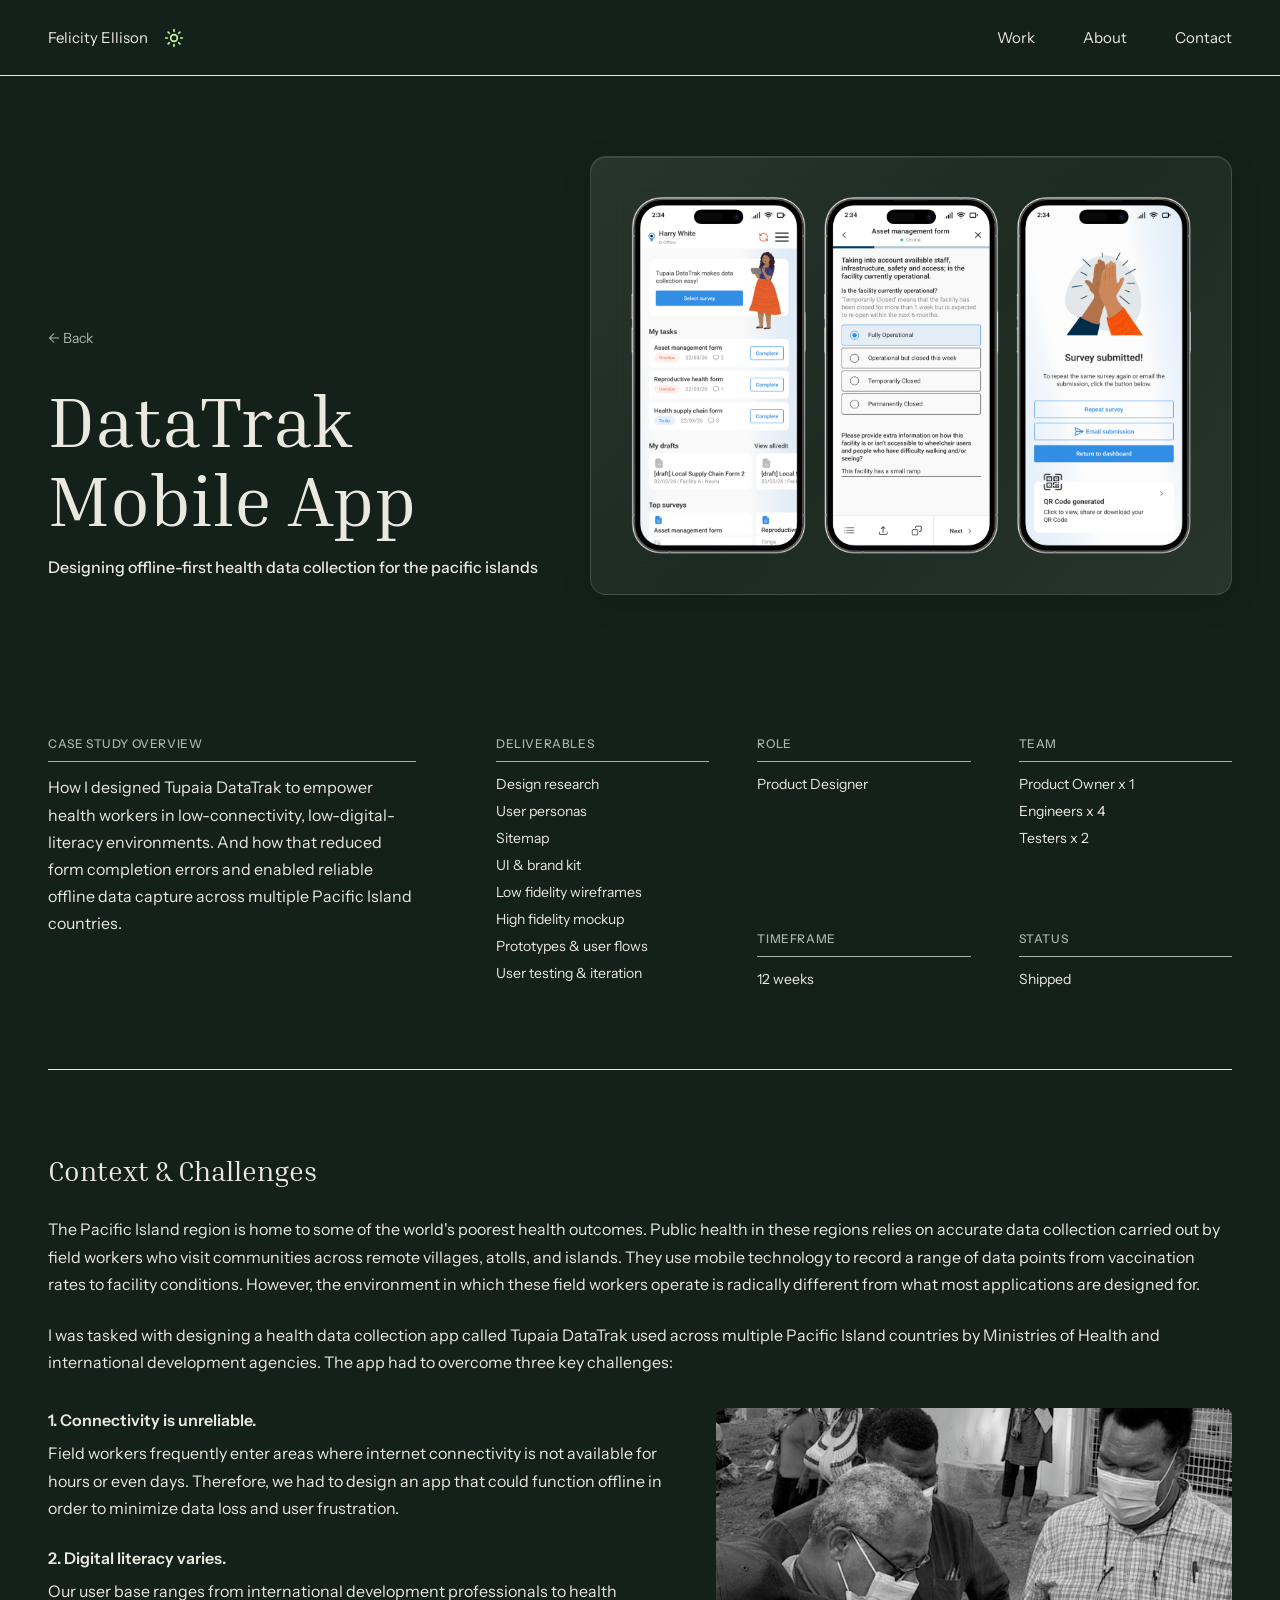
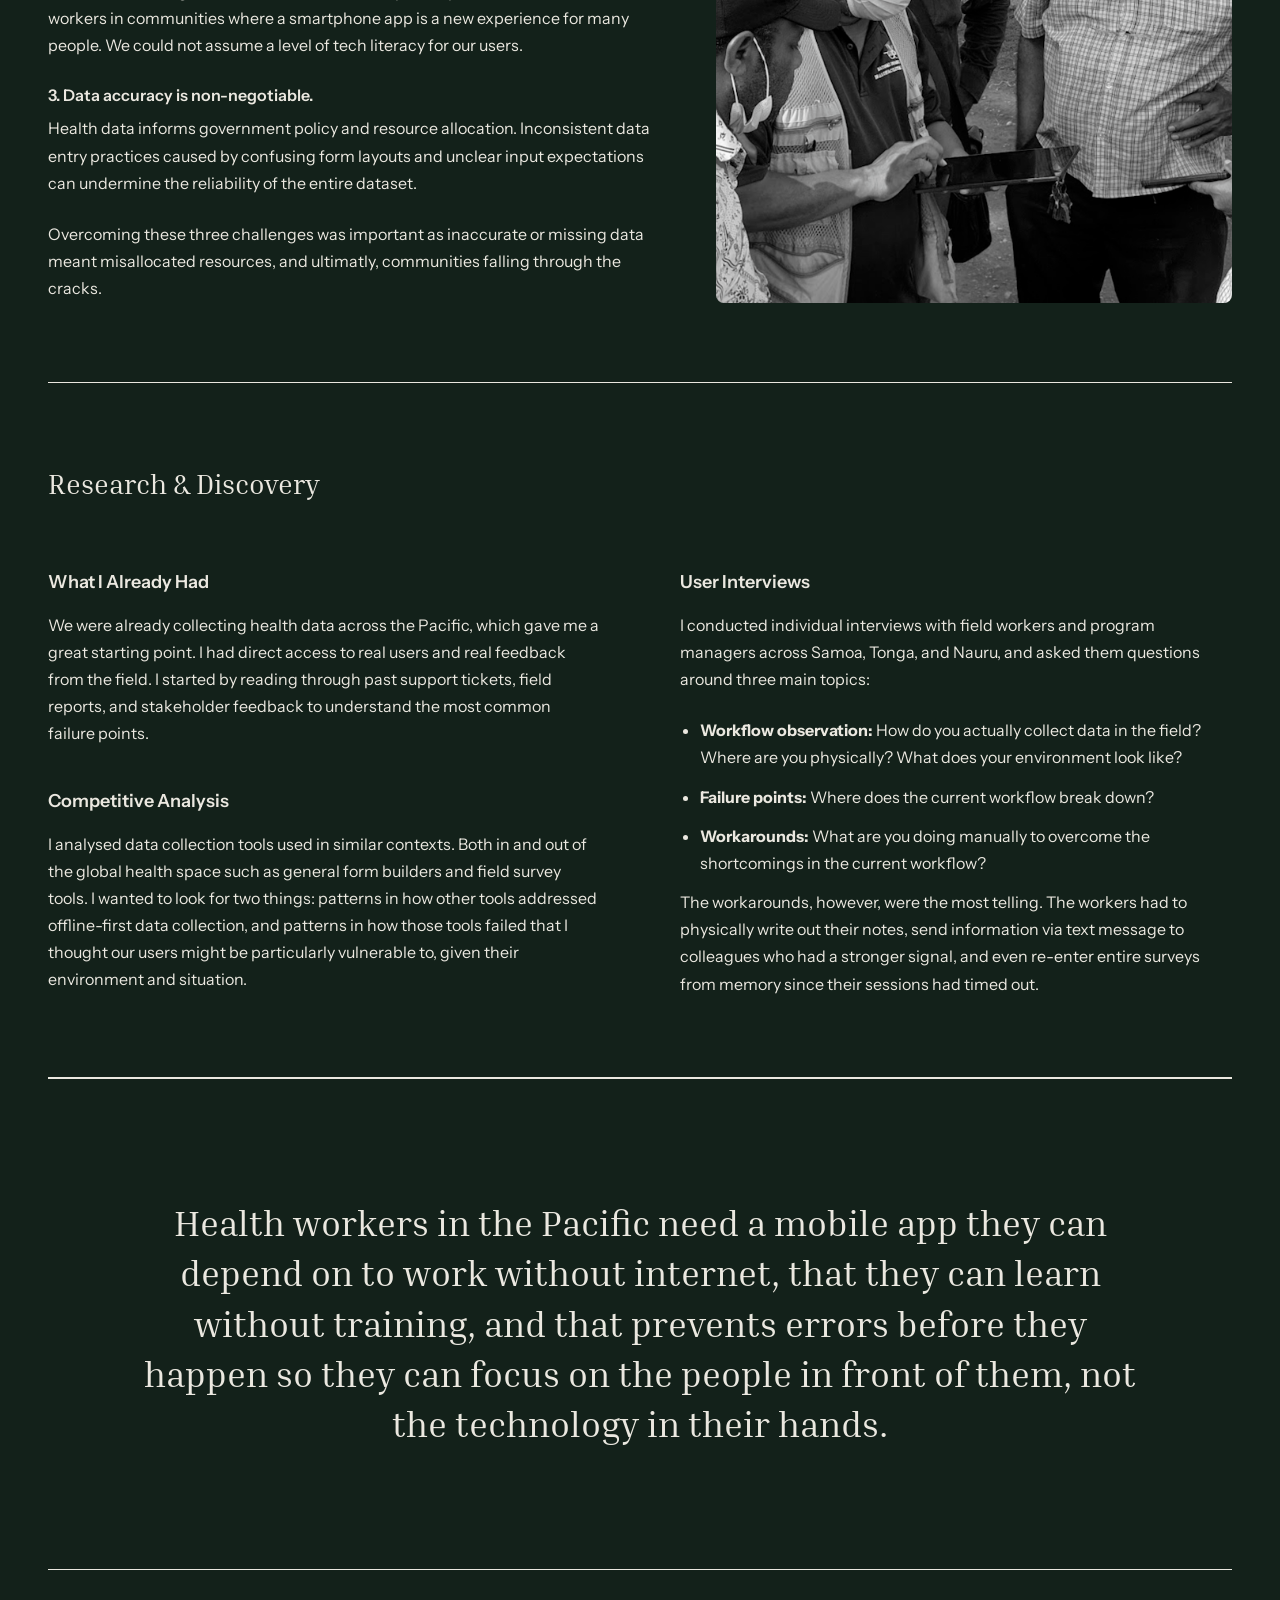
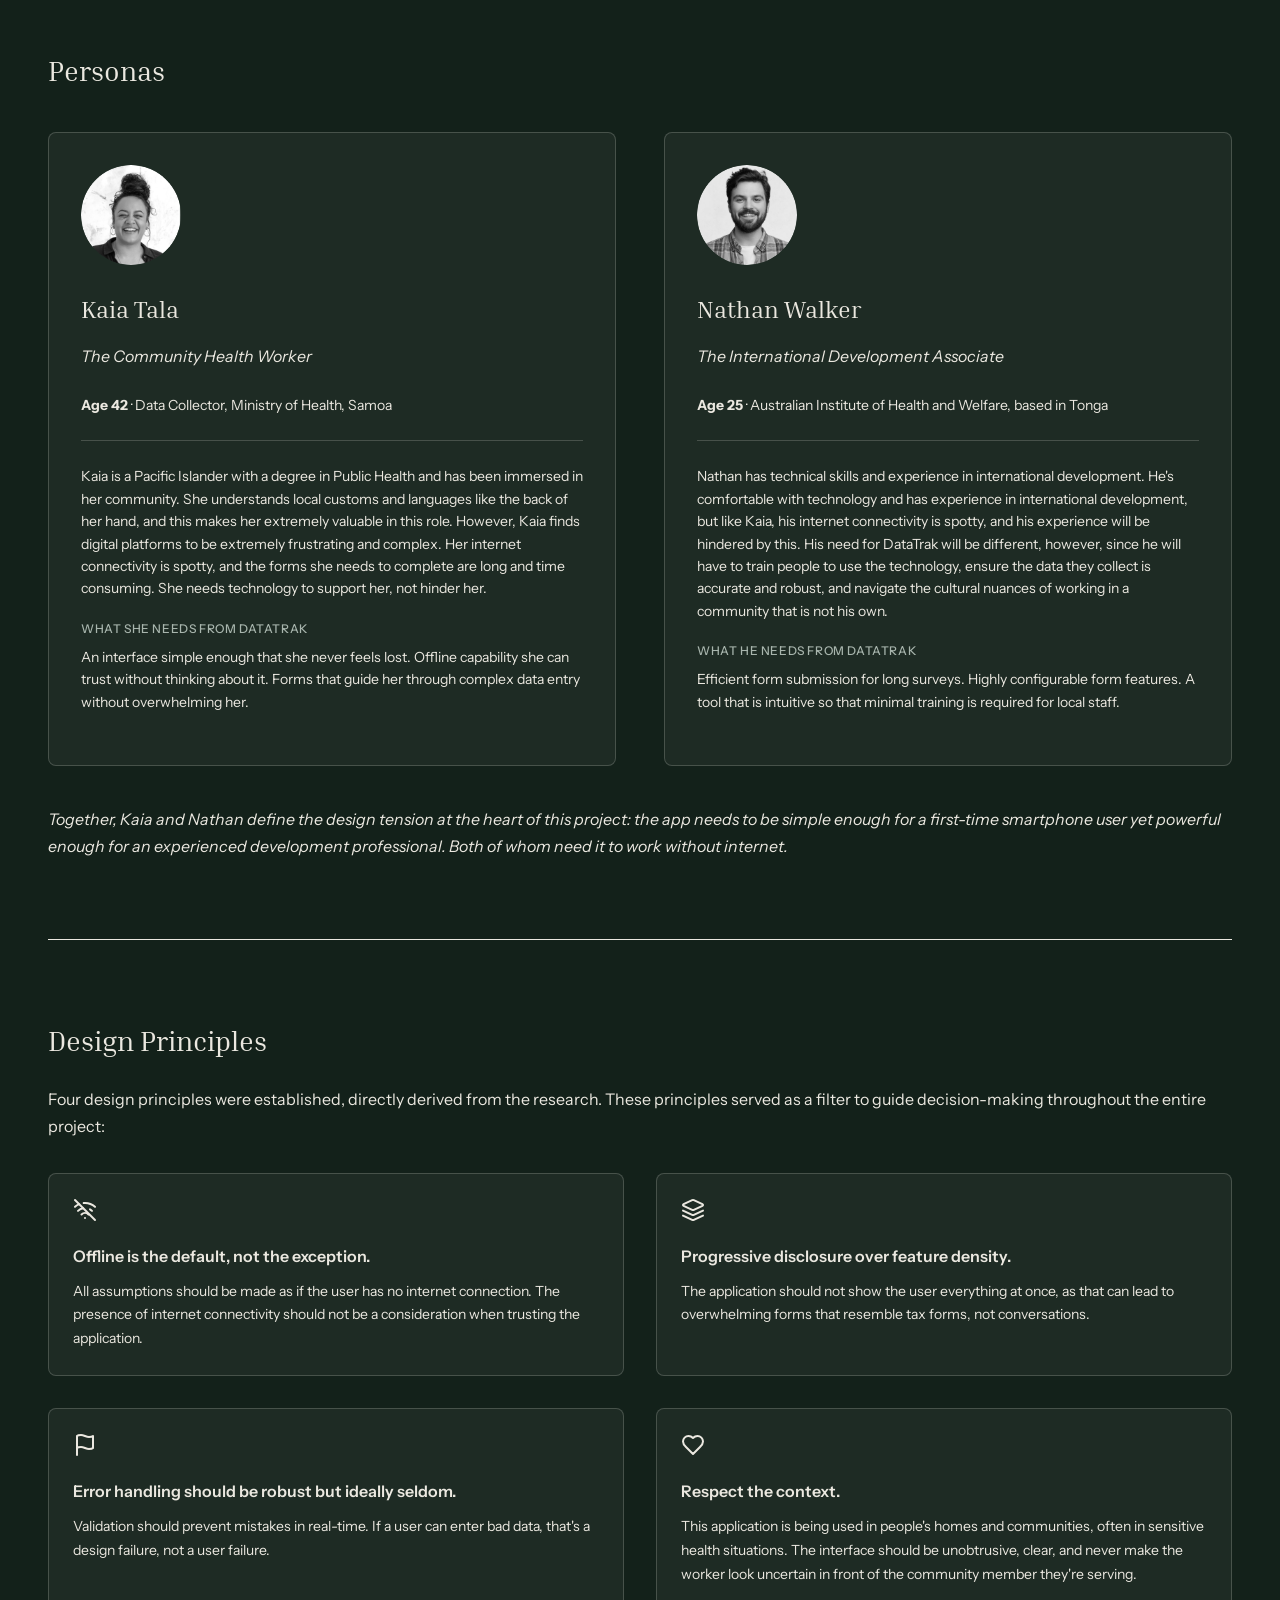
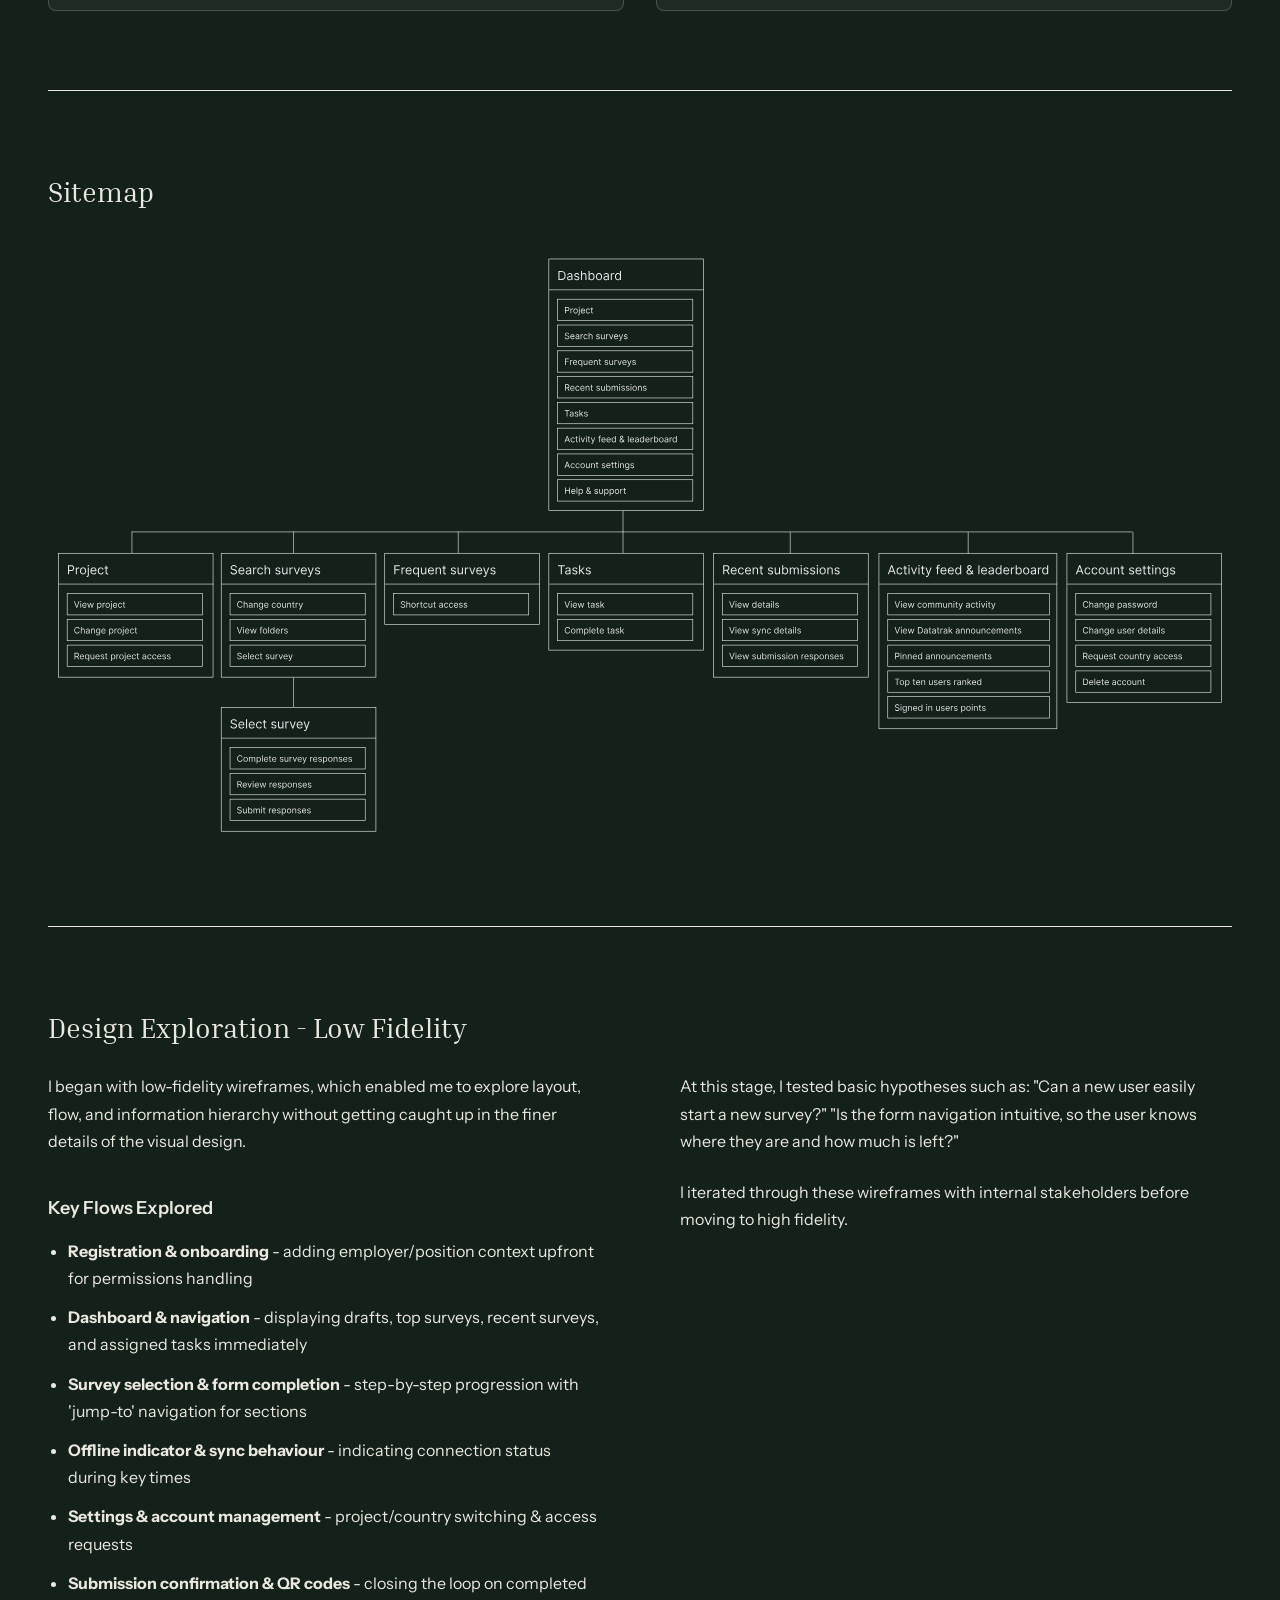
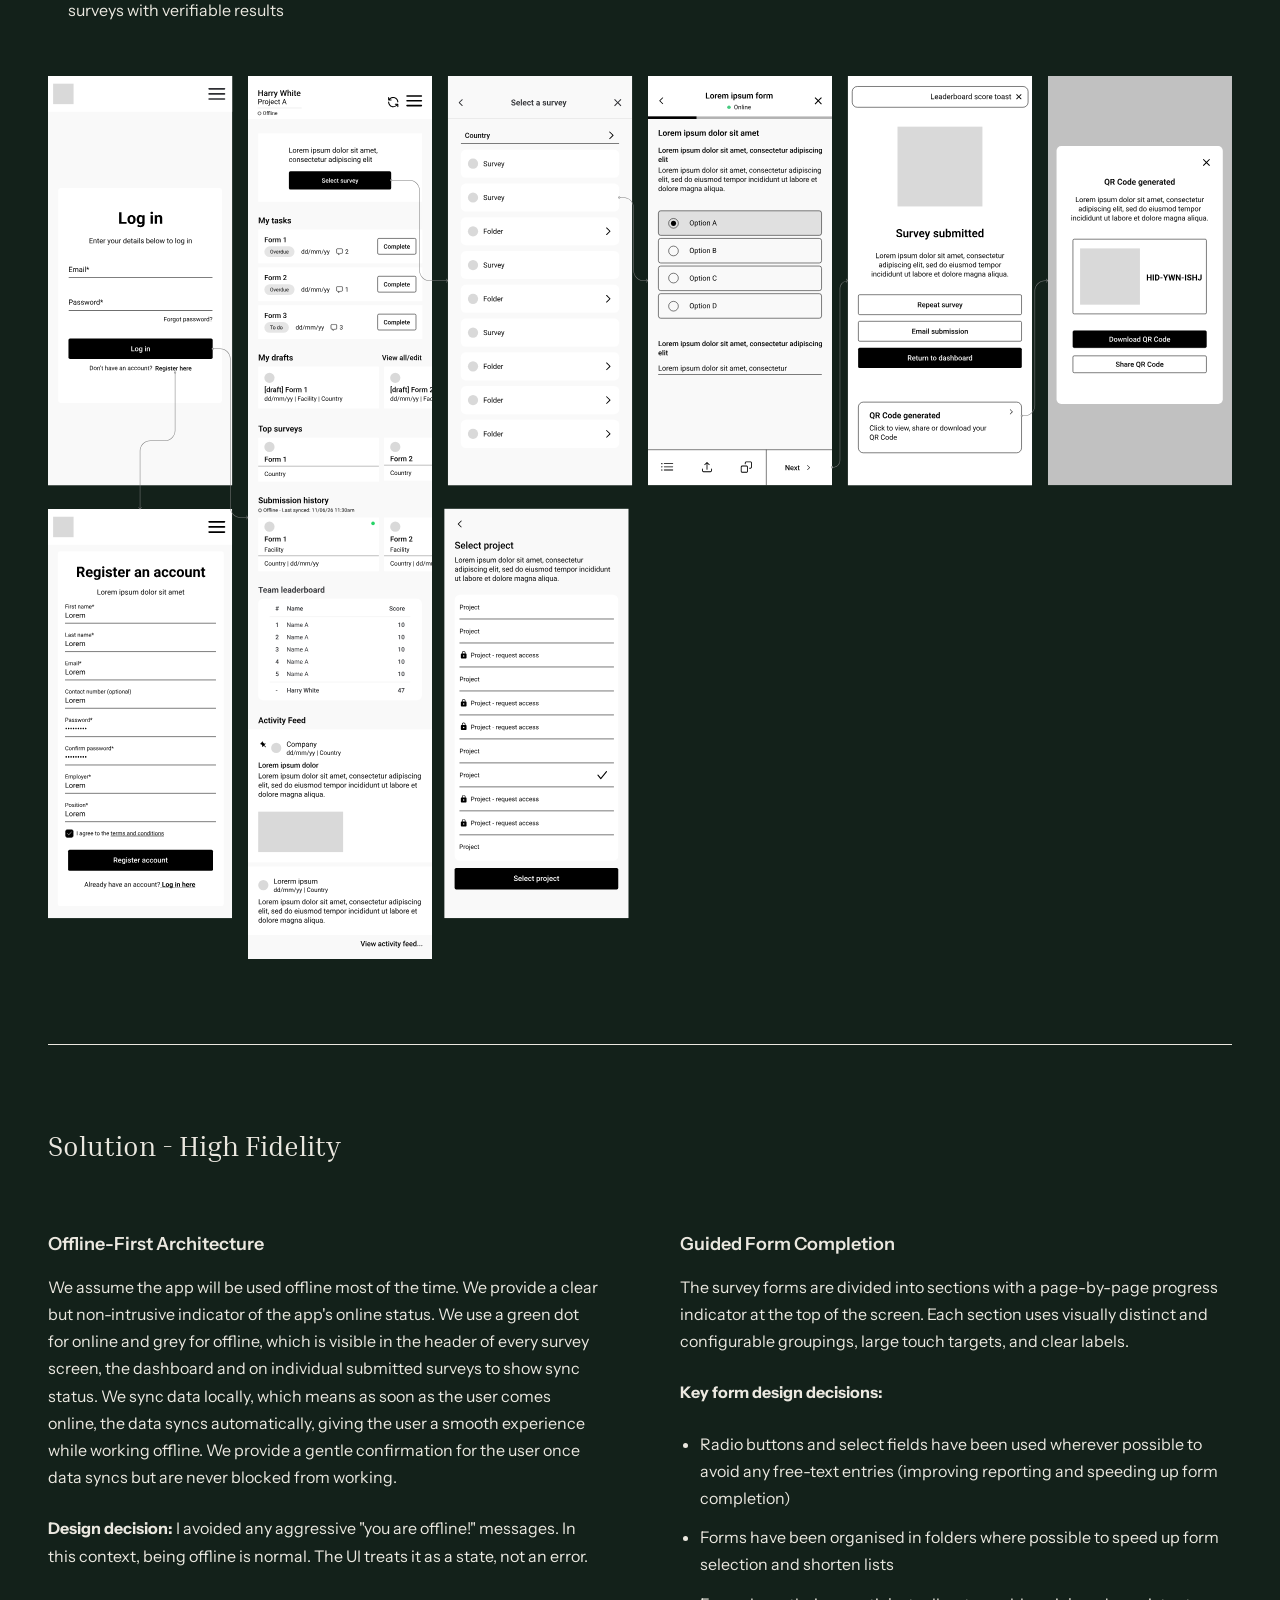
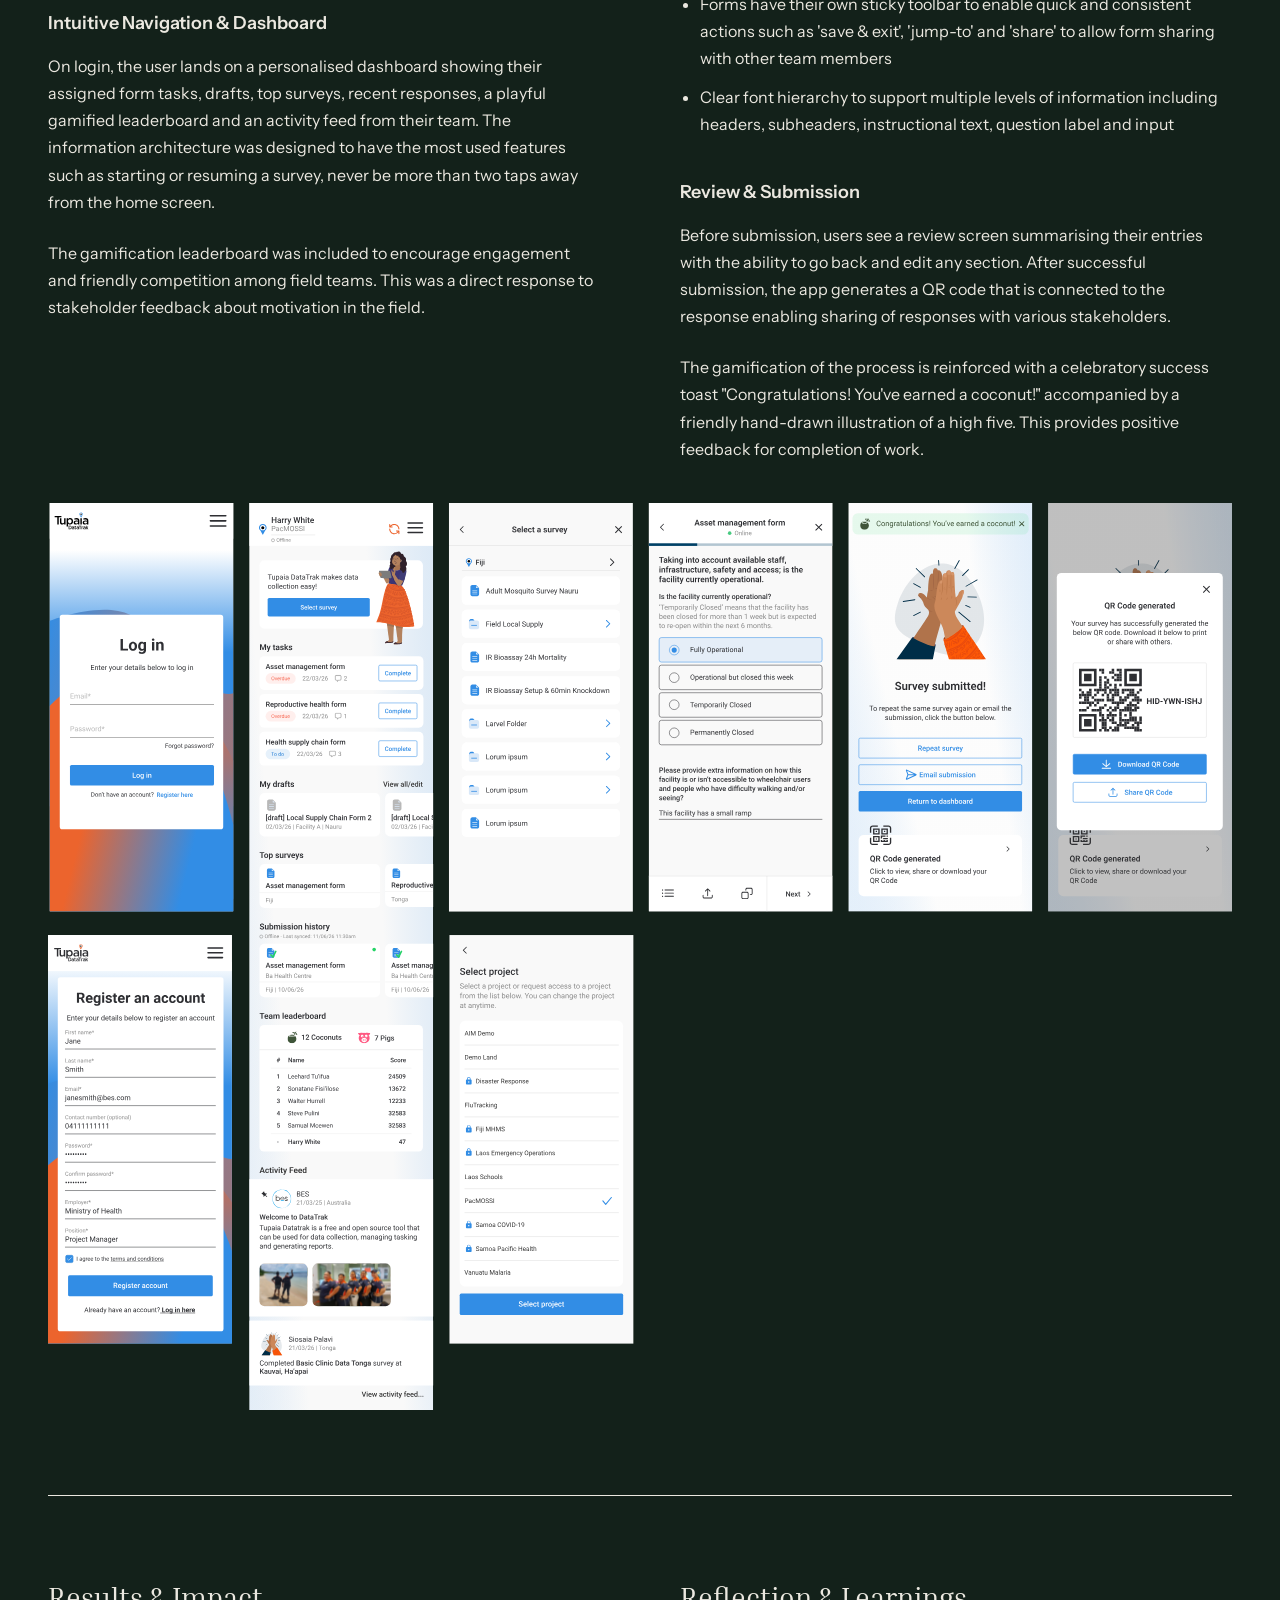
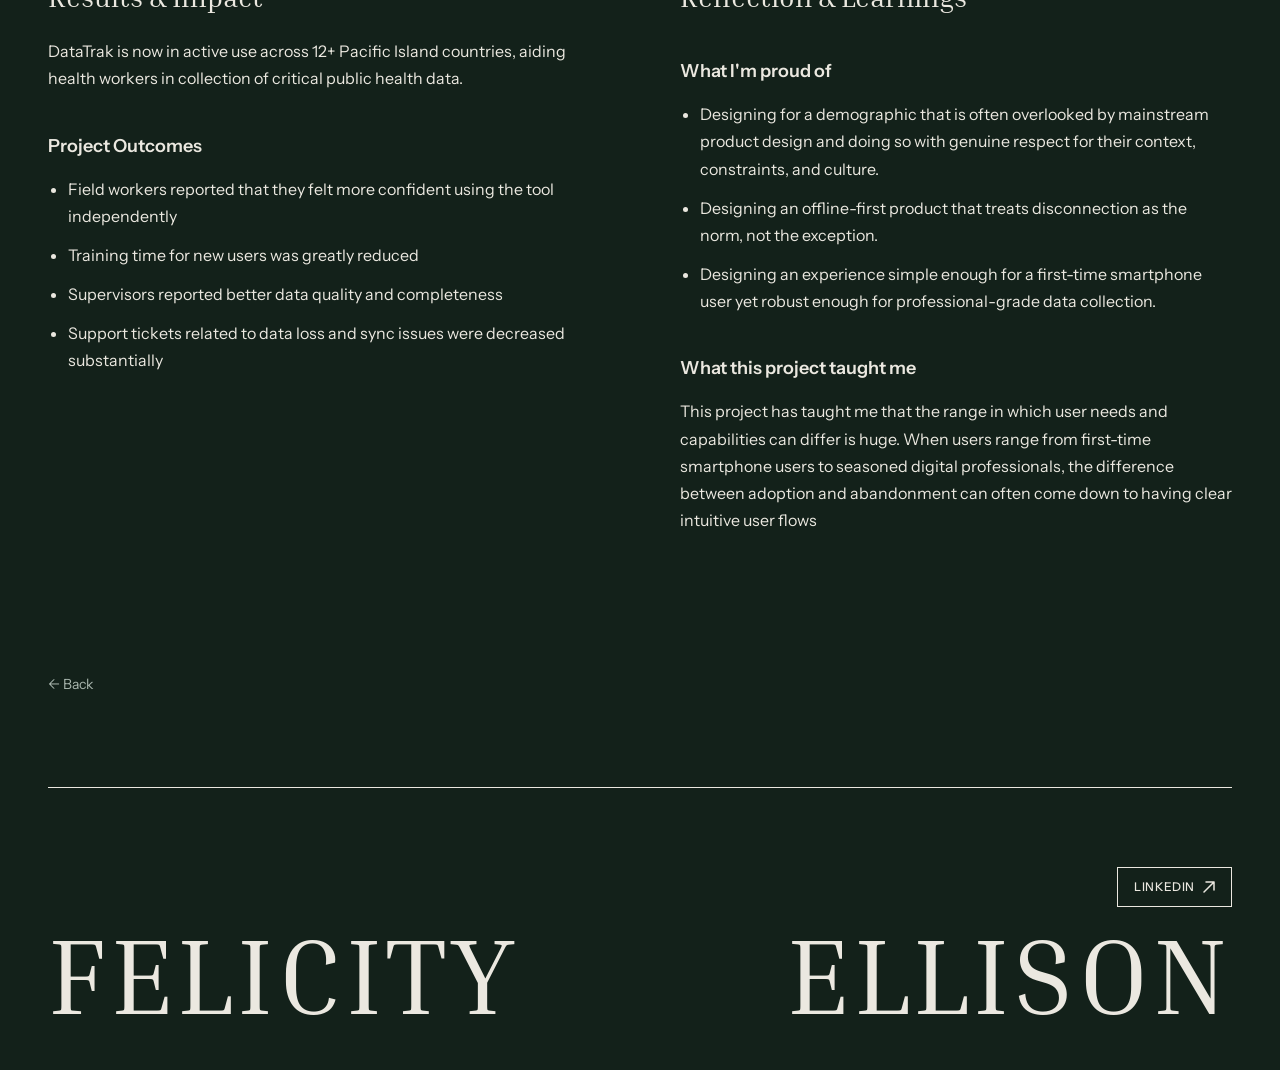
==== case-study-datatrak/index.html @ 6644d6e5 "Add files via upload" ====
<!DOCTYPE html>
<html lang="en">
<head>
    <meta charset="UTF-8">
    <meta name="viewport" content="width=device-width, initial-scale=1.0">
    <title>Felicity Ellison - Senior Product Designer</title>
    <link rel="icon" href="../assets/Favicon.svg" type="image/svg+xml">
    <link rel="preconnect" href="https://fonts.googleapis.com">
    <link rel="preconnect" href="https://fonts.gstatic.com" crossorigin>
    <link href="https://fonts.googleapis.com/css2?family=Instrument+Sans:wght@400;500;600;700&family=Inria+Serif:ital,wght@0,300;0,400;0,700;1,300;1,400;1,700&family=Caveat:wght@400;500;600;700&family=Reenie+Beanie&display=swap" rel="stylesheet">
    <link rel="stylesheet" href="../styles4.css">
    <link rel="stylesheet" href="../case-study.css">
</head>
<body>
    <header class="header">
        <div class="header-left">
            <a href="/" class="logo">Felicity Ellison</a>
            <button class="theme-toggle" aria-label="Toggle dark mode">
                <svg class="icon-sun" width="20" height="20" viewBox="0 0 24 24" fill="none" stroke="currentColor" stroke-width="2" stroke-linecap="round" stroke-linejoin="round" xmlns="http://www.w3.org/2000/svg">
                    <circle cx="12" cy="12" r="4"></circle>
                    <path d="M12 2v2"></path>
                    <path d="M12 20v2"></path>
                    <path d="m4.93 4.93 1.41 1.41"></path>
                    <path d="m17.66 17.66 1.41 1.41"></path>
                    <path d="M2 12h2"></path>
                    <path d="M20 12h2"></path>
                    <path d="m6.34 17.66-1.41 1.41"></path>
                    <path d="m19.07 4.93-1.41 1.41"></path>
                </svg>
                <svg class="icon-moon" width="20" height="20" viewBox="0 0 24 24" fill="none" stroke="currentColor" stroke-width="2" stroke-linecap="round" stroke-linejoin="round" xmlns="http://www.w3.org/2000/svg">
                    <path d="M21 12.79A9 9 0 1 1 11.21 3 7 7 0 0 0 21 12.79z"></path>
                </svg>
            </button>
        </div>
        <nav class="nav">
            <a href="/#work">Work</a>
            <a href="/#about">About</a>
            <a href="/#contact">Contact</a>
        </nav>
        <button class="mobile-menu-btn" aria-label="Toggle menu">
            <span></span>
            <span></span>
            <span></span>
        </button>
    </header>

    <main class="case-study">
        <section class="case-study-hero">
            <div class="case-study-hero-content">
                <a href="/" class="back-link">← Back</a>
                <h1 class="case-study-title">DataTrak Mobile App</h1>
                <h2 class="case-study-subtitle">Designing offline-first health data collection for the pacific islands</h2>
            </div>
            <div class="case-study-hero-image">
                <img src="../assets/datatrak/frames/3xframes.png" alt="Datatrak app screens">
            </div>
        </section>

        <section class="case-study-overview">
            <div class="overview-content">
                <h3>Case study overview</h3>
                <p>How I designed Tupaia DataTrak to empower health workers in low-connectivity, low-digital-literacy environments. And how that reduced form completion errors and enabled reliable offline data capture across multiple Pacific Island countries.</p>
            </div>
            <div class="overview-meta">
                <div class="meta-column">
                    <div class="meta-item">
                        <h3>Deliverables</h3>
                        <ul>
                            <li>Design research</li>
                            <li>User personas</li>
                            <li>Sitemap</li>
                            <li>UI & brand kit</li>
                            <li>Low fidelity wireframes</li>
                            <li>High fidelity mockup</li>
                            <li>Prototypes & user flows</li>
                            <li>User testing & iteration</li>
                        </ul>
                    </div>
                </div>
                <div class="meta-column">
                    <div class="meta-item">
                        <h3>Role</h3>
                        <p>Product Designer</p>
                    </div>
                    <div class="meta-item">
                        <h3>Timeframe</h3>
                        <p>12 weeks</p>
                    </div>
                </div>
                <div class="meta-column">
                    <div class="meta-item">
                        <h3>Team</h3>
                        <ul>
                            <li>Product Owner x 1</li>
                            <li>Engineers x 4</li>
                            <li>Testers x 2</li>
                        </ul>
                    </div>
                    <div class="meta-item">
                        <h3>Status</h3>
                        <p>Shipped</p>
                    </div>
                </div>
            </div>
        </section>

        <section class="case-study-section">
            <h2>Context & Challenges</h2>
            <p class="full-width">The Pacific Island region is home to some of the world's poorest health outcomes. Public health in these regions relies on accurate data collection carried out by field workers who visit communities across remote villages, atolls, and islands. They use mobile technology to record a range of data points from vaccination rates to facility conditions. However, the environment in which these field workers operate is radically different from what most applications are designed for.</p>
            <p class="full-width">I was tasked with designing a health data collection app called Tupaia DataTrak used across multiple Pacific Island countries by Ministries of Health and international development agencies. The app had to overcome three key challenges:</p>
            <div class="challenge-layout">
                <div class="challenge-content">
                    <div class="challenge-points">
                        <div class="challenge-point">
                            <h3>1. Connectivity is unreliable.</h3>
                            <p>Field workers frequently enter areas where internet connectivity is not available for hours or even days. Therefore, we had to design an app that could function offline in order to minimize data loss and user frustration.</p>
                        </div>
                        <div class="challenge-point">
                            <h3>2. Digital literacy varies.</h3>
                            <p>Our user base ranges from international development professionals to health workers in communities where a smartphone app is a new experience for many people. We could not assume a level of tech literacy for our users.</p>
                        </div>
                        <div class="challenge-point">
                            <h3>3. Data accuracy is non-negotiable.</h3>
                            <p>Health data informs government policy and resource allocation. Inconsistent data entry practices caused by confusing form layouts and unclear input expectations can undermine the reliability of the entire dataset.</p>
                        </div>
                    </div>
                    <p>Overcoming these three challenges was important as inaccurate or missing data meant misallocated resources, and ultimatly, communities falling through the cracks.</p>
                </div>
                <div class="challenge-image">
                    <img src="../assets/datatrak/Gau-Baru.png" alt="Health workers in the field using a tablet">
                </div>
            </div>
        </section>

        <section class="case-study-section">
            <h2>Research & Discovery</h2>
            <div class="two-column">
                <div class="column">
                    <h3 class="subsection-title">What I Already Had</h3>
                    <p>We were already collecting health data across the Pacific, which gave me a great starting point. I had direct access to real users and real feedback from the field. I started by reading through past support tickets, field reports, and stakeholder feedback to understand the most common failure points.</p>

                    <h3 class="subsection-title">Competitive Analysis</h3>
                    <p>I analysed data collection tools used in similar contexts. Both in and out of the global health space such as general form builders and field survey tools. I wanted to look for two things: patterns in how other tools addressed offline-first data collection, and patterns in how those tools failed that I thought our users might be particularly vulnerable to, given their environment and situation.</p>
                </div>
                <div class="column">
                    <h3 class="subsection-title">User Interviews</h3>
                    <p>I conducted individual interviews with field workers and program managers across Samoa, Tonga, and Nauru, and asked them questions around three main topics:</p>
                    <ul>
                        <li><strong>Workflow observation:</strong> How do you actually collect data in the field? Where are you physically? What does your environment look like?</li>
                        <li><strong>Failure points:</strong> Where does the current workflow break down?</li>
                        <li><strong>Workarounds:</strong> What are you doing manually to overcome the shortcomings in the current workflow?</li>
                    </ul>
                    <p>The workarounds, however, were the most telling. The workers had to physically write out their notes, send information via text message to colleagues who had a stronger signal, and even re-enter entire surveys from memory since their sessions had timed out.</p>
                </div>
            </div>
        </section>

        <section class="case-study-quote">
            <blockquote>
                Health workers in the Pacific need a mobile app they can depend on to work without internet, that they can learn without training, and that prevents errors before they happen so they can focus on the people in front of them, not the technology in their hands.
            </blockquote>
        </section>

        <section class="case-study-section">
            <h2>Personas</h2>
            <div class="personas-grid">
                <div class="persona-card">
                    <img src="../assets/datatrak/Kaia.png" alt="Kaia Tala" class="persona-image">
                    <h3>Kaia Tala</h3>
                    <p class="persona-subtitle">The Community Health Worker</p>
                    <div class="persona-details">
                        <p><strong>Age 42</strong> · Data Collector, Ministry of Health, Samoa</p>
                    </div>
                    <div class="persona-section">
                        <p>Kaia is a Pacific Islander with a degree in Public Health and has been immersed in her community. She understands local customs and languages like the back of her hand, and this makes her extremely valuable in this role. However, Kaia finds digital platforms to be extremely frustrating and complex. Her internet connectivity is spotty, and the forms she needs to complete are long and time consuming. She needs technology to support her, not hinder her.</p>
                    </div>
                    <div class="persona-section">
                        <h4>What she needs from DataTrak</h4>
                        <p>An interface simple enough that she never feels lost. Offline capability she can trust without thinking about it. Forms that guide her through complex data entry without overwhelming her.</p>
                    </div>
                </div>
                <div class="persona-card">
                    <img src="../assets/datatrak/Nathan.png" alt="Nathan Walker" class="persona-image">
                    <h3>Nathan Walker</h3>
                    <p class="persona-subtitle">The International Development Associate</p>
                    <div class="persona-details">
                        <p><strong>Age 25</strong> · Australian Institute of Health and Welfare, based in Tonga</p>
                    </div>
                    <div class="persona-section">
                        <p>Nathan has technical skills and experience in international development. He's comfortable with technology and has experience in international development, but like Kaia, his internet connectivity is spotty, and his experience will be hindered by this. His need for DataTrak will be different, however, since he will have to train people to use the technology, ensure the data they collect is accurate and robust, and navigate the cultural nuances of working in a community that is not his own.</p>
                    </div>
                    <div class="persona-section">
                        <h4>What he needs from DataTrak</h4>
                        <p>Efficient form submission for long surveys. Highly configurable form features. A tool that is intuitive so that minimal training is required for local staff.</p>
                    </div>
                </div>
            </div>
            <p class="personas-insight">Together, Kaia and Nathan define the design tension at the heart of this project: the app needs to be simple enough for a first-time smartphone user yet powerful enough for an experienced development professional. Both of whom need it to work without internet.</p>
        </section>

        <section class="case-study-section">
            <h2>Design Principles</h2>
            <p class="full-width">Four design principles were established, directly derived from the research. These principles served as a filter to guide decision-making throughout the entire project:</p>
            <div class="principles-grid">
                <div class="principle">
                    <svg class="principle-icon" width="24" height="24" viewBox="0 0 24 24" fill="none" stroke="currentColor" stroke-width="2" stroke-linecap="round" stroke-linejoin="round" xmlns="http://www.w3.org/2000/svg">
                        <path d="M12 20h.01"></path>
                        <path d="M8.5 16.429a5 5 0 0 1 7 0"></path>
                        <path d="M5 12.859a10 10 0 0 1 5.17-2.69"></path>
                        <path d="M19 12.859a10 10 0 0 0-2.007-1.523"></path>
                        <path d="M2 8.82a15 15 0 0 1 4.177-2.643"></path>
                        <path d="M22 8.82a15 15 0 0 0-11.288-3.764"></path>
                        <path d="m2 2 20 20"></path>
                    </svg>
                    <h3>Offline is the default, not the exception.</h3>
                    <p>All assumptions should be made as if the user has no internet connection. The presence of internet connectivity should not be a consideration when trusting the application.</p>
                </div>
                <div class="principle">
                    <svg class="principle-icon" width="24" height="24" viewBox="0 0 24 24" fill="none" stroke="currentColor" stroke-width="2" stroke-linecap="round" stroke-linejoin="round" xmlns="http://www.w3.org/2000/svg">
                        <path d="m12.83 2.18a2 2 0 0 0-1.66 0L2.6 6.08a1 1 0 0 0 0 1.83l8.58 3.91a2 2 0 0 0 1.66 0l8.58-3.9a1 1 0 0 0 0-1.83Z"></path>
                        <path d="m22 17.65-9.17 4.16a2 2 0 0 1-1.66 0L2 17.65"></path>
                        <path d="m22 12.65-9.17 4.16a2 2 0 0 1-1.66 0L2 12.65"></path>
                    </svg>
                    <h3>Progressive disclosure over feature density.</h3>
                    <p>The application should not show the user everything at once, as that can lead to overwhelming forms that resemble tax forms, not conversations.</p>
                </div>
                <div class="principle">
                    <svg class="principle-icon" width="24" height="24" viewBox="0 0 24 24" fill="none" stroke="currentColor" stroke-width="2" stroke-linecap="round" stroke-linejoin="round" xmlns="http://www.w3.org/2000/svg">
                        <path d="M4 15s1-1 4-1 5 2 8 2 4-1 4-1V3s-1 1-4 1-5-2-8-2-4 1-4 1z"></path>
                        <line x1="4" x2="4" y1="22" y2="15"></line>
                    </svg>
                    <h3>Error handling should be robust but ideally seldom.</h3>
                    <p>Validation should prevent mistakes in real-time. If a user can enter bad data, that's a design failure, not a user failure.</p>
                </div>
                <div class="principle">
                    <svg class="principle-icon" width="24" height="24" viewBox="0 0 24 24" fill="none" stroke="currentColor" stroke-width="2" stroke-linecap="round" stroke-linejoin="round" xmlns="http://www.w3.org/2000/svg">
                        <path d="M19 14c1.49-1.46 3-3.21 3-5.5A5.5 5.5 0 0 0 16.5 3c-1.76 0-3 .5-4.5 2-1.5-1.5-2.74-2-4.5-2A5.5 5.5 0 0 0 2 8.5c0 2.3 1.5 4.05 3 5.5l7 7Z"></path>
                    </svg>
                    <h3>Respect the context.</h3>
                    <p>This application is being used in people's homes and communities, often in sensitive health situations. The interface should be unobtrusive, clear, and never make the worker look uncertain in front of the community member they're serving.</p>
                </div>
            </div>
        </section>

        <section class="case-study-section">
            <h2>Sitemap</h2>
            <div class="sitemap-image">
                <img src="../assets/datatrak/sitemap.svg" alt="Datatrak app sitemap">
            </div>
        </section>

        <section class="case-study-section">
            <h2>Design Exploration - Low Fidelity</h2>
            <div class="two-column">
                <div class="column">
                    <p>I began with low-fidelity wireframes, which enabled me to explore layout, flow, and information hierarchy without getting caught up in the finer details of the visual design.</p>
                    <h3 class="subsection-title">Key Flows Explored</h3>
                    <ul>
                        <li><strong>Registration & onboarding</strong> - adding employer/position context upfront for permissions handling</li>
                        <li><strong>Dashboard & navigation</strong> - displaying drafts, top surveys, recent surveys, and assigned tasks immediately</li>
                        <li><strong>Survey selection & form completion</strong> - step-by-step progression with 'jump-to' navigation for sections</li>
                        <li><strong>Offline indicator & sync behaviour</strong> - indicating connection status during key times</li>
                        <li><strong>Settings & account management</strong> - project/country switching & access requests</li>
                        <li><strong>Submission confirmation & QR codes</strong> - closing the loop on completed surveys with verifiable results</li>
                    </ul>
                </div>
                <div class="column">
                    <p>At this stage, I tested basic hypotheses such as: "Can a new user easily start a new survey?" "Is the form navigation intuitive, so the user knows where they are and how much is left?"</p>
                    <p>I iterated through these wireframes with internal stakeholders before moving to high fidelity.</p>
                </div>
            </div>
            <div class="mockup-image no-radius">
                <img src="../assets/datatrak/low_fidelity_mockups/low_fidelity_flow.svg" alt="Low fidelity user flow for Datatrak app">
            </div>
        </section>

        <section class="case-study-section">
            <h2>Solution - High Fidelity</h2>
            <div class="two-column">
                <div class="column">
                    <h3 class="subsection-title">Offline-First Architecture</h3>
                    <p>We assume the app will be used offline most of the time. We provide a clear but non-intrusive indicator of the app's online status. We use a green dot for online and grey for offline, which is visible in the header of every survey screen, the dashboard and on individual submitted surveys to show sync status. We sync data locally, which means as soon as the user comes online, the data syncs automatically, giving the user a smooth experience while working offline. We provide a gentle confirmation for the user once data syncs but are never blocked from working.</p>
                    <p><strong>Design decision:</strong> I avoided any aggressive "you are offline!" messages. In this context, being offline is normal. The UI treats it as a state, not an error.</p>

                    <h3 class="subsection-title">Intuitive Navigation & Dashboard</h3>
                    <p>On login, the user lands on a personalised dashboard showing their assigned form tasks, drafts, top surveys, recent responses, a playful gamified leaderboard and an activity feed from their team. The information architecture was designed to have the most used features such as starting or resuming a survey, never be more than two taps away from the home screen.</p>
                    <p>The gamification leaderboard was included to encourage engagement and friendly competition among field teams. This was a direct response to stakeholder feedback about motivation in the field.</p>
                </div>
                <div class="column">
                    <h3 class="subsection-title">Guided Form Completion</h3>
                    <p>The survey forms are divided into sections with a page-by-page progress indicator at the top of the screen. Each section uses visually distinct and configurable groupings, large touch targets, and clear labels.</p>
                    <p><strong>Key form design decisions:</strong></p>
                    <ul>
                        <li>Radio buttons and select fields have been used wherever possible to avoid any free-text entries (improving reporting and speeding up form completion)</li>
                        <li>Forms have been organised in folders where possible to speed up form selection and shorten lists</li>
                        <li>Forms have their own sticky toolbar to enable quick and consistent actions such as 'save & exit', 'jump-to' and 'share' to allow form sharing with other team members</li>
                        <li>Clear font hierarchy to support multiple levels of information including headers, subheaders, instructional text, question label and input</li>
                    </ul>

                    <h3 class="subsection-title">Review & Submission</h3>
                    <p>Before submission, users see a review screen summarising their entries with the ability to go back and edit any section. After successful submission, the app generates a QR code that is connected to the response enabling sharing of responses with various stakeholders.</p>
                    <p>The gamification of the process is reinforced with a celebratory success toast "Congratulations! You've earned a coconut!" accompanied by a friendly hand-drawn illustration of a high five. This provides positive feedback for completion of work.</p>
                </div>
            </div>
            <div class="mockup-image no-radius">
                <img src="../assets/datatrak/high_fidelity_mockups/high_fidelity_flow.svg" alt="High fidelity mockups for Datatrak app">
            </div>
        </section>

        <section class="case-study-section no-divider">
            <div class="two-column">
                <div class="column">
                    <h2>Results & Impact</h2>
                    <p>DataTrak is now in active use across 12+ Pacific Island countries, aiding health workers in collection of critical public health data.</p>

                    <h3 class="subsection-title">Project Outcomes</h3>
                    <ul>
                        <li>Field workers reported that they felt more confident using the tool independently</li>
                        <li>Training time for new users was greatly reduced</li>
                        <li>Supervisors reported better data quality and completeness</li>
                        <li>Support tickets related to data loss and sync issues were decreased substantially</li>
                    </ul>
                </div>
                <div class="column">
                    <h2>Reflection & Learnings</h2>

                    <h3 class="subsection-title">What I'm proud of</h3>
                    <ul>
                        <li>Designing for a demographic that is often overlooked by mainstream product design and doing so with genuine respect for their context, constraints, and culture.</li>
                        <li>Designing an offline-first product that treats disconnection as the norm, not the exception.</li>
                        <li>Designing an experience simple enough for a first-time smartphone user yet robust enough for professional-grade data collection.</li>
                    </ul>

                    <h3 class="subsection-title">What this project taught me</h3>
                    <p>This project has taught me that the range in which user needs and capabilities can differ is huge. When users range from first-time smartphone users to seasoned digital professionals, the difference between adoption and abandonment can often come down to having clear intuitive user flows</p>
                </div>
            </div>
        </section>

        <section class="case-study-nav">
            <a href="/" class="back-link">← Back</a>
        </section>
    </main>

    <footer id="contact" class="footer">
        <div class="footer-content">
            <div class="footer-name-wrapper">
                <a href="https://www.linkedin.com/in/felicity-e-42785330/" target="_blank" rel="noopener" class="linkedin-btn">
                    LINKEDIN
                    <svg width="12" height="12" viewBox="0 0 12 12" fill="none" xmlns="http://www.w3.org/2000/svg">
                        <path d="M1 11L11 1M11 1H3M11 1V9" stroke="currentColor" stroke-width="1.5" stroke-linecap="round" stroke-linejoin="round"/>
                    </svg>
                </a>
                <svg class="footer-name-svg" viewBox="0 0 1000 100" preserveAspectRatio="none">
                    <text x="0" y="80" font-family="Inria Serif, Georgia, serif" font-size="90" font-weight="400" letter-spacing="4" fill="#EBE8E0">FELICITY</text>
                    <text x="1000" y="80" font-family="Inria Serif, Georgia, serif" font-size="90" font-weight="400" letter-spacing="4" fill="#EBE8E0" text-anchor="end">ELLISON</text>
                </svg>
            </div>
        </div>
    </footer>

    <script>
        // Mobile menu toggle
        const menuBtn = document.querySelector('.mobile-menu-btn');
        const nav = document.querySelector('.nav');

        menuBtn.addEventListener('click', () => {
            nav.classList.toggle('active');
            menuBtn.classList.toggle('active');
        });

        // Theme toggle (dark/light mode)
        const themeToggle = document.querySelector('.theme-toggle');

        themeToggle.addEventListener('click', () => {
            document.body.classList.toggle('light-mode');

            // Save preference to localStorage
            const isLightMode = document.body.classList.contains('light-mode');
            localStorage.setItem('theme', isLightMode ? 'light' : 'dark');
        });

        // Check for saved theme preference on load (default is dark mode)
        const savedTheme = localStorage.getItem('theme');
        if (savedTheme === 'light') {
            document.body.classList.add('light-mode');
        } else {
            document.body.classList.remove('light-mode');
        }

        // Hide header on scroll down, show on scroll up
        const header = document.querySelector('.header');
        let lastScroll = 0;

        window.addEventListener('scroll', () => {
            const currentScroll = window.pageYOffset;

            if (currentScroll <= 0) {
                header.classList.remove('header-hidden');
                return;
            }

            if (currentScroll > lastScroll) {
                header.classList.add('header-hidden');
            } else {
                header.classList.remove('header-hidden');
            }

            lastScroll = currentScroll;
        });

        // Scroll reveal animations
        const observerOptions = {
            threshold: 0.1,
            rootMargin: '0px 0px -50px 0px'
        };

        const observer = new IntersectionObserver((entries) => {
            entries.forEach(entry => {
                if (entry.isIntersecting) {
                    entry.target.classList.add('visible');
                }
            });
        }, observerOptions);

        document.querySelectorAll('.footer-name-wrapper').forEach(el => {
            observer.observe(el);
        });
    </script>
</body>
</html>
---- styles4.css ----
/* Reset and base styles */
*, *::before, *::after {
    margin: 0;
    padding: 0;
    box-sizing: border-box;
}

:root {
    --bg-color: #13211A;
    --bg-light: #EBE8E0;
    --text-color: #EBE8E0;
    --text-dark: #1a1a1a;
    --text-secondary: #a8b5ad;
    --dark-bg: #1a1a1a;
    --accent-green: #8fb573;
    --tan-bg: #C4A77D;
    --olive-bg: #C6E52B;
    --beige-bg: #B5C4C1;
}

/* Light mode */
.light-mode {
    --bg-color: #EBE8E0;
    --text-color: #13211A;
    --text-secondary: #4a5a50;
}

.light-mode .theme-toggle {
    color: #13211A;
}

.light-mode .project-card {
    background-color: #EBE8E0;
}

.light-mode .project-card.tamanu .project-card-footer,
.light-mode .project-card.datatrak .project-card-footer,
.light-mode .project-card.tupaia .project-card-footer {
    background-color: transparent;
}

.light-mode .project-card.tamanu .project-title,
.light-mode .project-card.datatrak .project-title,
.light-mode .project-card.tupaia .project-title,
.light-mode .project-card.tamanu .project-subtitle,
.light-mode .project-card.datatrak .project-subtitle,
.light-mode .project-card.tupaia .project-subtitle {
    color: #13211A;
    background-color: transparent;
}

.light-mode .project-card.tamanu .case-study-link,
.light-mode .project-card.datatrak .case-study-link,
.light-mode .project-card.tupaia .case-study-link {
    color: #EBE8E0;
    background-color: #13211A;
    border-color: #13211A;
}

.light-mode .project-card.tamanu .case-study-link:hover,
.light-mode .project-card.datatrak .case-study-link:hover,
.light-mode .project-card.tupaia .case-study-link:hover {
    background-color: transparent;
    color: #13211A;
}

/* Project card background dark/light mode switching */
.project-card .project-card-mockups-inner.bg-dark {
    display: flex;
}

.project-card .project-card-mockups-inner.bg-light {
    display: none !important;
}

.light-mode .project-card .project-card-mockups-inner.bg-dark {
    display: none !important;
}

.light-mode .project-card .project-card-mockups-inner.bg-light {
    display: flex !important;
}

.light-mode .skill-tag {
    border-color: rgba(19, 33, 26, 0.5);
}

.light-mode .skills-banner-wrapper::before {
    background: linear-gradient(to right, var(--bg-color), transparent);
}

.light-mode .skills-banner-wrapper::after {
    background: linear-gradient(to left, var(--bg-color), transparent);
}

.light-mode .footer-name-svg text {
    fill: #13211A;
}

.light-mode .header::after,
.light-mode .hero::after,
.light-mode .about::before,
.light-mode .experience::before,
.light-mode .education::before,
.light-mode .footer::before {
    background-color: #13211A;
}

.light-mode .experience-item,
.light-mode .education-item {
    border-bottom-color: rgba(19, 33, 26, 0.2);
}

html {
    scroll-behavior: smooth;
}

body {
    font-family: 'Instrument Sans', -apple-system, BlinkMacSystemFont, sans-serif;
    background-color: var(--bg-color);
    color: var(--text-color);
    line-height: 1.5;
    font-size: 16px;
}

/* Header */
.header {
    display: flex;
    justify-content: space-between;
    align-items: center;
    padding: 24px 48px;
    position: sticky;
    top: 0;
    background-color: var(--bg-color);
    z-index: 100;
    transition: transform 0.3s ease;
}

.header-hidden {
    transform: translateY(-100%);
}

.header::after {
    content: '';
    position: absolute;
    bottom: 0;
    left: 0;
    right: 0;
    height: 1px;
    background-color: #EBE8E0;
}

.header-left {
    display: flex;
    align-items: center;
    gap: 12px;
}

.theme-toggle {
    background: none;
    border: none;
    cursor: pointer;
    color: #C0FA9B;
    padding: 4px;
    display: flex;
    align-items: center;
    justify-content: center;
    transition: opacity 0.2s;
}

.theme-toggle:hover {
    opacity: 0.7;
}

/* Icon visibility */
.theme-toggle .icon-moon {
    display: none;
}

.light-mode .theme-toggle .icon-sun {
    display: none;
}

.light-mode .theme-toggle .icon-moon {
    display: block;
}

/* Section divider */
.section-divider {
    position: relative;
}

.section-divider::before {
    content: '';
    position: absolute;
    top: 0;
    left: 48px;
    right: 48px;
    height: 1px;
    background-color: var(--text-color);
}

.logo {
    font-family: 'Instrument Sans', -apple-system, BlinkMacSystemFont, sans-serif;
    font-size: 15px;
    font-weight: 400;
    letter-spacing: 0;
    text-decoration: none;
    color: var(--text-color);
}

.nav {
    display: flex;
    gap: 48px;
}

.nav a {
    text-decoration: none;
    color: var(--text-color);
    font-size: 15px;
    transition: opacity 0.2s;
}

.nav a:hover {
    opacity: 0.6;
}

.mobile-menu-btn {
    display: none;
    flex-direction: column;
    gap: 5px;
    background: none;
    border: none;
    cursor: pointer;
    padding: 8px;
}

.mobile-menu-btn span {
    display: block;
    width: 24px;
    height: 2px;
    background-color: var(--text-color);
    transition: transform 0.3s, opacity 0.3s;
}

/* Hero */
.hero {
    display: flex;
    flex-direction: column;
    gap: 240px;
    padding: 240px 48px 0;
    min-height: auto;
    position: relative;
}

.hero::after {
    content: '';
    position: absolute;
    bottom: 0;
    left: 48px;
    right: 48px;
    height: 1px;
    background-color: #EBE8E0;
}

.hero-headline {
    font-family: 'Inria Serif', Georgia, serif;
    font-size: clamp(32px, 5.5vw, 64px);
    font-weight: 400;
    line-height: 1.15;
    color: var(--text-color);
    width: 100%;
}

.hero-headline .script {
    font-family: 'Inria Serif', Georgia, serif;
    font-style: italic;
}

.hero-headline .handwritten {
    font-family: 'Reenie Beanie', cursive;
    font-weight: 400;
}

/* Skills banner */
.skills-banner-wrapper {
    width: 100vw;
    margin-left: calc(-48px);
    overflow: hidden;
    position: relative;
    padding-bottom: 40px;
}

.skills-banner-wrapper::before,
.skills-banner-wrapper::after {
    content: '';
    position: absolute;
    top: 0;
    bottom: 0;
    width: 60px;
    z-index: 2;
    pointer-events: none;
}

.skills-banner-wrapper::before {
    left: 0;
    background: linear-gradient(to right, var(--bg-color), transparent);
}

.skills-banner-wrapper::after {
    right: 0;
    background: linear-gradient(to left, var(--bg-color), transparent);
}

.skills-tags {
    display: flex;
    gap: 10px;
    animation: scrollBanner 25s linear infinite;
    width: max-content;
}

@keyframes scrollBanner {
    0% {
        transform: translateX(0);
    }
    100% {
        transform: translateX(-25%);
    }
}

.skill-tag {
    display: inline-block;
    padding: 8px 16px;
    border: 1px solid rgba(235, 232, 224, 0.5);
    border-radius: 0;
    font-size: 14px;
    color: var(--text-color);
    background: transparent;
    white-space: nowrap;
    flex-shrink: 0;
    pointer-events: none;
}

.hero-image {
    display: none;
}

.hero-content {
    text-align: left;
}

.profile-photo {
    width: 280px;
    height: 280px;
    border-radius: 50%;
    object-fit: cover;
    background-color: #ddd;
}

.profile-photo-placeholder {
    width: 280px;
    height: 280px;
    border-radius: 50%;
    background-color: #ccc;
    background-image: url('assets/profile.jpg');
    background-size: cover;
    background-position: center;
}

/* Section titles */
.section-title {
    font-family: 'Inria Serif', Georgia, serif;
    font-size: clamp(36px, 5vw, 56px);
    font-weight: 400;
    margin-bottom: 48px;
    line-height: 1;
    color: var(--text-color);
}

/* Remove margin when title is in grid layout sections */
.about .section-title,
.experience .section-title,
.education .section-title {
    margin-bottom: 0;
}

.section-title-small {
    font-size: 14px;
    font-weight: 400;
    margin-bottom: 32px;
    color: var(--text-color);
}

/* Work section */
.work {
    padding: 40px 48px 80px;
    position: relative;
}

.work::before {
    display: none;
}

/* New project card styles */
.project-card {
    position: relative;
    border-radius: 8px;
    overflow: hidden;
    margin-bottom: 24px;
    width: 100%;
    aspect-ratio: 1048 / 700;
    background-color: #13211A;
}

.project-card.tamanu {
    overflow: visible;
    margin-bottom: 80px;
    max-width: none;
    width: 100%;
    margin-left: 0;
    margin-right: 0;
    aspect-ratio: auto;
    border-radius: 0;
    display: flex;
    flex-direction: row;
    border: none;
}

.project-card.tamanu .project-card-bg {
    border-radius: 0;
    bottom: auto;
    height: 100%;
}

.project-card-bg {
    position: absolute;
    top: 0;
    left: 0;
    right: 0;
    bottom: 0;
    background-size: cover;
    background-position: center;
    z-index: 1;
}

.project-card-content {
    position: relative;
    z-index: 2;
    display: flex;
    justify-content: space-between;
    height: 100%;
}

/* Tamanu card specific styles */
.project-card.tamanu .project-card-content {
    position: relative;
    display: flex;
    flex-direction: row;
    height: auto;
    padding: 0;
    width: 100%;
}

.project-card.tamanu .project-card-mockups {
    position: relative;
    width: 60%;
    aspect-ratio: 4 / 3;
    display: flex;
    align-items: center;
    justify-content: center;
    padding: 0;
}

.project-card.tamanu .project-card-mockups-inner {
    width: 100%;
    height: 100%;
    display: flex;
    align-items: center;
    justify-content: center;
    border: none;
    padding: 0;
    background-size: 95%;
    background-position: center;
    background-repeat: no-repeat;
}

.project-card.tamanu .mockup-desktop {
    width: 80%;
    max-width: 848px;
    height: auto;
    filter: drop-shadow(0 25px 50px rgba(0,0,0,0.3));
}

.project-card.tamanu .project-card-footer {
    display: flex;
    flex-direction: column;
    justify-content: flex-end;
    align-items: flex-start;
    width: 40%;
    padding: 48px 48px 3.5% 24px;
    background-color: #13211A;
    gap: 24px;
}

.project-card.tamanu .project-card-footer-left {
    display: flex;
    flex-direction: column;
    gap: 12px;
}

.project-card.tamanu .project-title {
    font-family: 'Instrument Sans', -apple-system, BlinkMacSystemFont, sans-serif;
    font-size: 16px;
    font-weight: 700;
    letter-spacing: 0.02em;
    color: #EBE8E0;
    margin: 0;
}

.project-card.tamanu .project-subtitle {
    font-family: 'Instrument Sans', -apple-system, BlinkMacSystemFont, sans-serif;
    font-size: 14px;
    font-weight: 400;
    color: #EBE8E0;
    margin: 0;
}

.project-card.tamanu .case-study-link {
    display: inline-flex;
    align-items: center;
    gap: 8px;
    padding: 12px 24px;
    border: 1px solid #EBE8E0;
    border-radius: 0;
    font-size: 14px;
    color: #13211A;
    background-color: #EBE8E0;
    text-decoration: none;
    font-weight: 500;
    letter-spacing: 0.02em;
    transition: background-color 0.2s, color 0.2s;
}

.project-card.tamanu .case-study-link:hover {
    background-color: transparent;
    color: #EBE8E0;
}

/* DataTrak card specific styles */
.project-card.datatrak {
    overflow: visible;
    margin-bottom: 80px;
    max-width: none;
    width: 100%;
    margin-left: 0;
    margin-right: 0;
    aspect-ratio: auto;
    border-radius: 0;
    display: flex;
    flex-direction: row;
    border: none;
}

.project-card.datatrak .project-card-bg {
    border-radius: 0;
    bottom: auto;
    height: 100%;
}

.project-card.datatrak .project-card-content {
    position: relative;
    display: flex;
    flex-direction: row;
    height: auto;
    padding: 0;
    width: 100%;
}

.project-card.datatrak .project-card-mockups {
    position: relative;
    width: 60%;
    aspect-ratio: 4 / 3;
    display: flex;
    align-items: center;
    justify-content: center;
    padding: 0;
}

.project-card.datatrak .project-card-mockups-inner {
    width: 100%;
    height: 100%;
    display: flex;
    align-items: center;
    justify-content: center;
    border: none;
    padding: 0;
    background-size: 95%;
    background-position: center;
    background-repeat: no-repeat;
}

.project-card.datatrak .mockup-devices {
    width: 73%;
    max-width: 765px;
    height: auto;
    filter: drop-shadow(0 25px 50px rgba(0,0,0,0.3));
}

.project-card.datatrak .project-card-footer {
    display: flex;
    flex-direction: column;
    justify-content: flex-end;
    align-items: flex-start;
    width: 40%;
    padding: 48px 48px 3.5% 24px;
    background-color: #13211A;
    gap: 24px;
}

.project-card.datatrak .project-card-footer-left {
    display: flex;
    flex-direction: column;
    gap: 12px;
}

.project-card.datatrak .project-title {
    font-family: 'Instrument Sans', -apple-system, BlinkMacSystemFont, sans-serif;
    font-size: 16px;
    font-weight: 700;
    letter-spacing: 0.02em;
    color: #EBE8E0;
    margin: 0;
}

.project-card.datatrak .project-subtitle {
    font-family: 'Instrument Sans', -apple-system, BlinkMacSystemFont, sans-serif;
    font-size: 14px;
    font-weight: 400;
    color: #EBE8E0;
    margin: 0;
}

.project-card.datatrak .case-study-link {
    display: inline-flex;
    align-items: center;
    gap: 8px;
    padding: 12px 24px;
    border: 1px solid #EBE8E0;
    border-radius: 0;
    font-size: 14px;
    color: #13211A;
    background-color: #EBE8E0;
    text-decoration: none;
    font-weight: 500;
    letter-spacing: 0.02em;
    transition: background-color 0.2s, color 0.2s;
}

.project-card.datatrak .case-study-link:hover {
    background-color: transparent;
    color: #EBE8E0;
}

/* Tupaia card specific styles */
.project-card.tupaia {
    overflow: visible;
    margin-bottom: 80px;
    max-width: none;
    width: calc(75vw - 288px);
    margin-left: calc(12.5vw + 96px);
    margin-right: calc(12.5vw + 96px);
    aspect-ratio: auto;
    border-radius: 0;
    display: flex;
    flex-direction: column;
}

.project-card.tupaia .project-card-bg {
    border-radius: 0;
    bottom: auto;
    height: 100%;
}

.project-card.tupaia .project-card-content {
    position: relative;
    display: flex;
    flex-direction: column;
    height: auto;
    padding: 0;
}

.project-card.tupaia .project-card-mockups {
    position: relative;
    aspect-ratio: 16 / 10;
    display: flex;
    align-items: center;
    justify-content: center;
    padding: 60px;
}

.project-card.tupaia .mockup-laptop {
    width: 95%;
    max-width: 950px;
    height: auto;
    filter: drop-shadow(0 25px 50px rgba(0,0,0,0.3));
}

.project-card.tupaia .project-card-footer {
    display: flex;
    justify-content: space-between;
    align-items: flex-end;
    padding: 16px 0 32px 0;
    background-color: #13211A;
}

.project-card.tupaia .project-card-footer-left {
    display: flex;
    flex-direction: column;
    gap: 4px;
}

.project-card.tupaia .project-title {
    font-family: 'Instrument Sans', -apple-system, BlinkMacSystemFont, sans-serif;
    font-size: 16px;
    font-weight: 700;
    letter-spacing: 0.02em;
    color: #EBE8E0;
    margin: 0;
}

.project-card.tupaia .project-subtitle {
    font-family: 'Instrument Sans', -apple-system, BlinkMacSystemFont, sans-serif;
    font-size: 14px;
    font-weight: 400;
    color: #EBE8E0;
    margin: 0;
}

.project-card.tupaia .case-study-link {
    display: inline-flex;
    align-items: center;
    gap: 8px;
    padding: 10px 20px;
    border: 1px solid #EBE8E0;
    border-radius: 0;
    font-size: 12px;
    color: #EBE8E0;
    text-decoration: none;
    font-weight: 500;
    letter-spacing: 0.05em;
    transition: background-color 0.2s, color 0.2s;
}

.project-card.tupaia .case-study-link:hover {
    background-color: #EBE8E0;
    color: #13211A;
}

/* Default styles for other cards (will be overridden) */
.project-card-info {
    display: flex;
    flex-direction: column;
    gap: 50px;
    padding: 150px 0 285px 80px;
}

.project-logo {
    height: 52px;
    width: auto;
    object-fit: contain;
    object-position: left;
    align-self: flex-start;
}

.project-heading {
    font-family: 'Instrument Sans', -apple-system, BlinkMacSystemFont, sans-serif;
    font-size: 43px;
    font-weight: 600;
    line-height: 1.1;
    letter-spacing: 0;
    color: white;
}

.project-heading.italic {
    font-style: italic;
}

.project-card .case-study-link {
    font-size: 14px;
    color: white;
    text-decoration: none;
    font-weight: 400;
    opacity: 0.85;
}

.project-card .case-study-link:hover {
    opacity: 1;
    text-decoration: underline;
}

.project-card-mockups {
    position: absolute;
    right: 0;
    bottom: 0;
    display: flex;
    align-items: flex-end;
}

.mockup-desktop {
    width: 100%;
    height: auto;
    object-fit: contain;
    filter: drop-shadow(0 25px 50px rgba(0,0,0,0.3));
}

.mockup-laptop {
    width: 100%;
    height: auto;
    object-fit: contain;
    filter: drop-shadow(0 25px 50px rgba(0,0,0,0.3));
}

/* Additional Work Grid */
.additional-work-grid {
    display: grid;
    grid-template-columns: repeat(3, 1fr);
    width: 100vw;
    margin-left: calc(-48px);
    gap: 0;
}

.additional-work-grid img {
    width: 100%;
    height: 100%;
    object-fit: cover;
    display: block;
}

/* About section */
.about {
    padding: 80px 48px;
    display: grid;
    grid-template-columns: 1fr 2fr;
    gap: 48px;
    position: relative;
    align-items: start;
    background-color: var(--bg-color);
    color: var(--text-color);
}

.about::before {
    content: '';
    position: absolute;
    top: 0;
    left: 48px;
    right: 48px;
    height: 1px;
    background-color: #EBE8E0;
}

.about .section-title {
    color: var(--text-color);
    margin-bottom: 0;
}

.about-left {
    display: flex;
    flex-direction: column;
    gap: 32px;
}

.about-photo {
    max-width: 280px;
}

.about-content {
    display: flex;
    flex-direction: column;
    gap: 48px;
}

.about-bio {
    display: flex;
    flex-direction: column;
    gap: 16px;
}

.about-bio p {
    font-size: 16px;
    line-height: 1.7;
    color: var(--text-color);
}

.about-grid {
    display: grid;
    grid-template-columns: 1fr 1fr;
    gap: 48px;
}

.about-column h3 {
    font-size: 12px;
    text-transform: uppercase;
    letter-spacing: 0.05em;
    color: var(--text-secondary);
    margin-bottom: 16px;
    font-weight: 500;
    line-height: 1;
}

.about-column ul {
    list-style: none;
}

.about-column li {
    font-size: 14px;
    margin-bottom: 8px;
    color: var(--text-color);
}

/* Experience section */
.experience {
    padding: 80px 48px;
    display: grid;
    grid-template-columns: 1fr 2fr;
    gap: 48px;
    position: relative;
    align-items: start;
    background-color: var(--bg-color);
    color: var(--text-color);
}

.experience::before {
    content: '';
    position: absolute;
    top: 0;
    left: 48px;
    right: 48px;
    height: 1px;
    background-color: #EBE8E0;
}

.experience .section-title {
    color: var(--text-color);
    margin-bottom: 0;
}

.experience-list {
    display: flex;
    flex-direction: column;
}

.experience-item {
    display: flex;
    justify-content: space-between;
    align-items: center;
    padding: 24px 0;
    border-bottom: 1px solid rgba(235, 232, 224, 0.2);
}

.experience-item:first-child {
    padding-top: 0;
}

.experience-role h3 {
    font-size: 16px;
    font-weight: 500;
    margin-bottom: 4px;
    color: var(--text-color);
}

.experience-role .company {
    font-size: 14px;
    color: var(--text-secondary);
}

.experience-date {
    font-size: 14px;
    color: var(--text-secondary);
}

/* Education section */
.education {
    padding: 80px 48px;
    display: grid;
    grid-template-columns: 1fr 2fr;
    gap: 48px;
    position: relative;
    align-items: start;
    background-color: var(--bg-color);
    color: var(--text-color);
}

.education::before {
    content: '';
    position: absolute;
    top: 0;
    left: 48px;
    right: 48px;
    height: 1px;
    background-color: #EBE8E0;
}

.education .section-title {
    color: var(--text-color);
    margin-bottom: 0;
}

.education-list {
    display: flex;
    flex-direction: column;
}

.education-item {
    display: flex;
    justify-content: space-between;
    align-items: center;
    padding: 24px 0;
    border-bottom: 1px solid rgba(235, 232, 224, 0.2);
}

.education-item:first-child {
    padding-top: 0;
}

.education-info h3 {
    font-size: 16px;
    font-weight: 500;
    margin-bottom: 4px;
    color: var(--text-color);
}

.education-info .institution {
    font-size: 14px;
    color: var(--text-secondary);
}

.education-date {
    font-size: 14px;
    color: var(--text-secondary);
}

/* Contact Form */
.contact-section {
    display: grid;
    grid-template-columns: 1fr 2fr;
    gap: 48px;
    align-items: start;
    margin-bottom: 64px;
}

.contact-section .section-title {
    margin-bottom: 0;
    color: var(--text-color);
}

.contact-form-wrapper {
    max-width: 500px;
}

.contact-form {
    display: flex;
    flex-direction: column;
    gap: 24px;
}

.form-group {
    display: flex;
    flex-direction: column;
    gap: 8px;
}

.form-group label {
    font-size: 12px;
    text-transform: uppercase;
    letter-spacing: 0.05em;
    color: var(--text-secondary);
    font-weight: 500;
}

.form-group input,
.form-group textarea {
    font-family: 'Instrument Sans', -apple-system, BlinkMacSystemFont, sans-serif;
    font-size: 16px;
    padding: 12px 16px;
    border: 1px solid var(--text-color);
    border-radius: 4px;
    background-color: transparent;
    color: var(--text-color);
    transition: border-color 0.2s, box-shadow 0.2s;
}

.form-group input:-webkit-autofill,
.form-group input:-webkit-autofill:hover,
.form-group input:-webkit-autofill:focus,
.form-group textarea:-webkit-autofill,
.form-group textarea:-webkit-autofill:hover,
.form-group textarea:-webkit-autofill:focus {
    -webkit-box-shadow: 0 0 0 1000px transparent inset !important;
    -webkit-text-fill-color: var(--text-color) !important;
    background-color: transparent !important;
    transition: background-color 5000s ease-in-out 0s;
}

.form-group input:focus,
.form-group textarea:focus {
    outline: none;
    border-color: #C0FA9B;
    box-shadow: none;
    background-color: transparent;
}

.light-mode .form-group input:focus,
.light-mode .form-group textarea:focus {
    border-color: #53896E;
}

.form-group textarea {
    resize: vertical;
    min-height: 120px;
}

.submit-btn {
    align-self: flex-start;
    display: inline-flex;
    align-items: center;
    gap: 8px;
    padding: 12px 24px;
    border: 1px solid var(--text-color);
    border-radius: 0;
    background-color: var(--text-color);
    color: var(--bg-color);
    font-family: 'Instrument Sans', -apple-system, BlinkMacSystemFont, sans-serif;
    font-size: 14px;
    font-weight: 500;
    letter-spacing: 0.02em;
    cursor: pointer;
    transition: background-color 0.2s, color 0.2s, transform 0.2s;
}

.submit-btn:hover {
    background-color: transparent;
    color: var(--text-color);
}

.submit-btn svg {
    transition: transform 0.2s;
}

.submit-btn:hover svg {
    transform: translate(2px, -2px);
}

.form-success {
    display: none;
    min-height: clamp(36px, 5vw, 56px);
    align-items: center;
}

.form-success p {
    font-size: 16px;
    color: var(--text-color);
    font-weight: 500;
    margin: 0;
    padding: 0;
}

/* Footer */
.footer {
    padding: 80px 48px 32px;
    position: relative;
    background-color: var(--bg-color);
    color: var(--text-color);
}

.footer::before {
    content: '';
    position: absolute;
    top: 0;
    left: 48px;
    right: 48px;
    height: 1px;
    background-color: #EBE8E0;
}

.footer-content {
    display: flex;
    flex-direction: column;
    gap: 64px;
}

.footer-contact {
    display: grid;
    grid-template-columns: 1fr 2fr;
    gap: 48px;
    align-items: start;
}

.footer-contact-stack {
    display: flex;
    flex-direction: column;
    gap: 12px;
}

.footer-label {
    font-size: 14px;
    color: var(--text-secondary);
}

.footer-links {
    display: flex;
    flex-direction: column;
    gap: 4px;
}

.footer-links a {
    font-size: 16px;
    font-weight: 500;
    color: var(--text-color);
    text-decoration: none;
}

.footer-links a:hover {
    text-decoration: underline;
}

.footer-name-wrapper {
    display: flex;
    flex-direction: column;
    gap: 12px;
}

.linkedin-btn {
    align-self: flex-end;
    display: inline-flex;
    align-items: center;
    gap: 8px;
    padding: 10px 16px;
    border: 1px solid var(--text-color);
    border-radius: 0;
    text-decoration: none;
    color: var(--text-color);
    font-size: 12px;
    font-weight: 500;
    letter-spacing: 0.05em;
    transition: background-color 0.2s, color 0.2s;
}

.linkedin-btn:hover {
    background-color: var(--text-color);
    color: var(--bg-color);
}

.linkedin-btn svg {
    transition: transform 0.2s;
}

.linkedin-btn:hover svg {
    transform: translate(2px, -2px);
}

.made-with {
    font-size: 14px;
    color: var(--text-secondary);
    text-align: right;
}

.footer-name-svg {
    width: 100%;
    height: auto;
}

/* Tablet styles */
@media (max-width: 1024px) {
    .header {
        padding: 20px 32px;
    }

    .hero {
        padding: 192px 32px 0;
        gap: 192px;
    }

    .hero::after {
        left: 32px;
        right: 32px;
    }

    .about::before,
    .experience::before,
    .education::before,
    .footer::before {
        left: 32px;
        right: 32px;
    }

    .hero-headline {
        font-size: clamp(28px, 4.5vw, 48px);
    }

    .skills-banner-wrapper {
        margin-left: calc(-32px);
    }

    .profile-photo {
        width: 200px;
        height: 200px;
    }

    .work,
    .about,
    .experience,
    .education,
    .footer {
        padding: 60px 32px;
    }

    .about,
    .experience,
    .education {
        grid-template-columns: 1fr;
        gap: 32px;
    }

    .contact-section {
        grid-template-columns: 1fr;
        gap: 32px;
    }

    .project-card:not(.tamanu):not(.datatrak):not(.tupaia) .project-card-content {
        padding: 48px;
        min-height: 420px;
    }

    .project-card:not(.tamanu):not(.datatrak):not(.tupaia) .project-heading {
        font-size: 36px;
    }

    .project-card:not(.tamanu):not(.datatrak):not(.tupaia) .project-card-info {
        max-width: 320px;
        padding-bottom: 48px;
    }

    .project-card:not(.tamanu):not(.datatrak):not(.tupaia) .project-logo {
        height: 36px;
    }

    /* Work cards tablet - consolidated styles */
    .project-card.tamanu,
    .project-card.datatrak,
    .project-card.tupaia {
        width: calc(100vw - 128px);
        margin-left: calc(64px - 32px);
        margin-right: calc(64px - 32px);
        margin-bottom: 60px;
    }

    .project-card.tamanu .project-card-mockups,
    .project-card.datatrak .project-card-mockups,
    .project-card.tupaia .project-card-mockups {
        padding: 0;
    }

    .project-card.tamanu .mockup-desktop,
    .project-card.datatrak .mockup-devices {
        width: 90%;
    }

    .project-card.tupaia .mockup-laptop {
        width: 100%;
    }

    .project-card.tamanu .project-card-footer,
    .project-card.datatrak .project-card-footer,
    .project-card.tupaia .project-card-footer {
        padding: 16px 24px 24px 24px;
    }

    .footer-contact {
        grid-template-columns: 1fr;
        gap: 12px;
    }

    .additional-work-grid {
        margin-left: calc(-32px);
    }
}

/* Mobile styles */
@media (max-width: 768px) {
    .header {
        padding: 16px 24px;
    }

    .nav {
        position: fixed;
        top: 60px;
        left: 0;
        right: 0;
        background-color: var(--bg-color);
        flex-direction: column;
        align-items: center;
        padding: 32px;
        gap: 24px;
        transform: translateY(-100%);
        opacity: 0;
        pointer-events: none;
        transition: transform 0.3s, opacity 0.3s;
    }

    .nav.active {
        transform: translateY(0);
        opacity: 1;
        pointer-events: auto;
    }

    .mobile-menu-btn {
        display: flex;
    }

    .mobile-menu-btn.active span:nth-child(1) {
        transform: rotate(45deg) translate(5px, 5px);
    }

    .mobile-menu-btn.active span:nth-child(2) {
        opacity: 0;
    }

    .mobile-menu-btn.active span:nth-child(3) {
        transform: rotate(-45deg) translate(5px, -5px);
    }

    .hero {
        padding: 160px 24px 0;
        gap: 160px;
    }

    .hero::after {
        left: 24px;
        right: 24px;
    }

    .about::before,
    .experience::before,
    .education::before,
    .footer::before {
        left: 24px;
        right: 24px;
    }

    .hero-headline {
        font-size: 28px;
    }

    .skills-banner-wrapper {
        margin-left: calc(-24px);
    }

    .skills-tags {
        gap: 8px;
    }

    .skill-tag {
        padding: 6px 12px;
        font-size: 13px;
    }

    .profile-photo {
        width: 80px;
        height: 80px;
    }

    .work,
    .about,
    .experience,
    .education,
    .footer {
        padding: 48px 24px;
    }

    .section-title {
        font-size: 32px;
        margin-bottom: 32px;
    }

    .project-card:not(.tamanu):not(.datatrak):not(.tupaia) .project-card-content {
        flex-direction: column;
        padding: 32px;
        min-height: 500px;
    }

    .project-card:not(.tamanu):not(.datatrak):not(.tupaia) .project-card-info {
        max-width: 100%;
        padding-bottom: 24px;
        gap: 16px;
    }

    .project-card:not(.tamanu):not(.datatrak):not(.tupaia) .project-card-mockups {
        max-width: 100%;
        justify-content: center;
    }

    .project-card:not(.tamanu):not(.datatrak):not(.tupaia) .project-heading {
        font-size: 28px;
    }

    .project-card:not(.tamanu):not(.datatrak):not(.tupaia) .project-logo {
        height: 32px;
    }

    /* Work cards mobile - stacked layout */
    .project-card.tamanu,
    .project-card.datatrak,
    .project-card.tupaia {
        flex-direction: column;
        aspect-ratio: auto;
        min-height: auto;
        overflow: hidden;
        margin-bottom: 32px;
        width: 100%;
        margin-left: 0;
        margin-right: 0;
    }

    .project-card.tamanu .project-card-content,
    .project-card.datatrak .project-card-content {
        flex-direction: column;
    }

    /* Work cards mobile */
    .project-card.tamanu .project-card-mockups,
    .project-card.datatrak .project-card-mockups,
    .project-card.tupaia .project-card-mockups {
        width: 100%;
        padding: 0;
        aspect-ratio: 4 / 3;
    }

    .project-card.tamanu .mockup-desktop,
    .project-card.datatrak .mockup-devices {
        width: 80%;
        max-width: none;
    }

    .project-card.tupaia .mockup-laptop {
        width: 100%;
        max-width: none;
    }

    .project-card.tamanu .project-card-footer,
    .project-card.datatrak .project-card-footer,
    .project-card.tupaia .project-card-footer {
        width: 100%;
        padding: 0 24px 24px 12px !important;
        flex-direction: column;
        align-items: flex-start;
        gap: 16px;
    }

    .about-grid {
        grid-template-columns: 1fr;
        gap: 32px;
    }

    .experience-item,
    .education-item {
        flex-direction: column;
        align-items: flex-start;
        gap: 8px;
    }

    .contact-section {
        grid-template-columns: 1fr;
        gap: 24px;
        margin-bottom: 48px;
    }

    .contact-form-wrapper {
        max-width: 100%;
    }

    .submit-btn {
        width: 100%;
        justify-content: center;
    }

    .additional-work-grid {
        grid-template-columns: 1fr;
        margin-left: calc(-24px);
    }
}

/* Smooth image loading */
img {
    opacity: 1;
    transition: opacity 0.3s;
}

img[src=""] {
    opacity: 0;
}

/* Animations */
@keyframes fadeInUp {
    from {
        opacity: 0;
        transform: translateY(30px);
    }
    to {
        opacity: 1;
        transform: translateY(0);
    }
}

@keyframes fadeIn {
    from {
        opacity: 0;
    }
    to {
        opacity: 1;
    }
}

/* Hero animations */
.hero-headline {
    animation: fadeInUp 1s ease-out 0.2s both;
}

.skills-banner-wrapper {
    animation: fadeIn 1s ease-out 0.4s both;
}

/* Scroll animations */
.about,
.experience,
.education,
.contact-section,
.footer-name-wrapper {
    opacity: 0;
    transform: translateY(30px);
    transition: opacity 0.8s ease-out, transform 0.8s ease-out;
}

.about.visible,
.experience.visible,
.education.visible,
.contact-section.visible,
.footer-name-wrapper.visible {
    opacity: 1;
    transform: translateY(0);
}

/* Nav link hover animation */
.nav a {
    position: relative;
}

.nav a::after {
    content: '';
    position: absolute;
    bottom: -2px;
    left: 0;
    width: 0;
    height: 1px;
    background-color: var(--text-color);
    transition: width 0.3s ease;
}

.nav a:hover::after {
    width: 100%;
}

.nav a:hover {
    opacity: 1;
}

/* Light section nav overrides */
.about .nav a::after,
.experience .nav a::after,
.education .nav a::after,
.footer .nav a::after {
    background-color: var(--text-dark);
}

/* Case study link hover */
.case-study-link {
    display: inline-block;
    transition: transform 0.2s ease;
}

.case-study-link:hover {
    transform: translateX(4px);
}

/* Profile photo subtle animation */
.profile-photo {
    transition: transform 0.5s ease;
}

.profile-photo:hover {
    transform: scale(1.02);
}
---- case-study.css ----
/* Case Study Styles */

.case-study {
    padding-top: 80px;
}

/* Hero Section */
.case-study-hero {
    display: grid;
    grid-template-columns: 1fr 1.3fr;
    gap: 48px;
    align-items: end;
    padding: 0 48px 0;
    position: relative;
}


.case-study-hero-content {
    padding-bottom: 60px;
}

.back-link {
    display: inline-block;
    font-size: 14px;
    color: var(--text-secondary);
    text-decoration: none;
    margin-bottom: 32px;
    transition: color 0.2s;
}

.back-link:hover {
    color: var(--text-color);
}

.case-study-title {
    font-family: 'Inria Serif', Georgia, serif;
    font-size: clamp(40px, 6vw, 72px);
    font-weight: 400;
    line-height: 1.1;
    margin-bottom: 16px;
    color: var(--text-color);
}

.case-study-subtitle {
    font-family: 'Instrument Sans', -apple-system, BlinkMacSystemFont, sans-serif;
    font-size: 16px;
    font-weight: 500;
    color: var(--text-color);
    margin-bottom: 16px;
}

.case-study-intro {
    font-size: 16px;
    line-height: 1.7;
    color: var(--text-secondary);
}

.case-study-hero-image {
    display: flex;
    align-items: flex-end;
    background: linear-gradient(
        135deg,
        rgba(235, 232, 224, 0.1) 0%,
        rgba(235, 232, 224, 0.05) 50%,
        rgba(235, 232, 224, 0.1) 100%
    );
    backdrop-filter: blur(20px);
    -webkit-backdrop-filter: blur(20px);
    border: 1px solid rgba(235, 232, 224, 0.15);
    border-radius: 16px;
    padding: 40px;
    margin-bottom: 60px;
    box-shadow:
        0 8px 32px rgba(0, 0, 0, 0.1),
        inset 0 1px 0 rgba(255, 255, 255, 0.1);
}

.light-mode .case-study-hero-image {
    background: linear-gradient(
        135deg,
        rgba(19, 33, 26, 0.08) 0%,
        rgba(19, 33, 26, 0.03) 50%,
        rgba(19, 33, 26, 0.08) 100%
    );
    border-color: rgba(19, 33, 26, 0.15);
    box-shadow:
        0 8px 32px rgba(0, 0, 0, 0.05),
        inset 0 1px 0 rgba(255, 255, 255, 0.5);
}

.case-study-hero-image img {
    width: 100%;
    height: auto;
    display: block;
}

/* Overview Section */
.case-study-overview {
    display: grid;
    grid-template-columns: 1fr 2fr;
    gap: 80px;
    padding: 80px 48px;
    position: relative;
}

.case-study-overview::after {
    content: '';
    position: absolute;
    bottom: 0;
    left: 48px;
    right: 48px;
    height: 1px;
    background-color: #EBE8E0;
}

.light-mode .case-study-overview::after {
    background-color: #13211A;
}

.overview-content h3 {
    font-size: 12px;
    text-transform: uppercase;
    letter-spacing: 0.05em;
    color: var(--text-secondary);
    margin-bottom: 12px;
    font-weight: 500;
    padding-bottom: 8px;
    border-bottom: 1px solid var(--text-secondary);
}

.overview-content p {
    font-size: 16px;
    line-height: 1.7;
    color: var(--text-color);
    margin-bottom: 16px;
}

.overview-meta {
    display: grid;
    grid-template-columns: repeat(3, 1fr);
    gap: 48px;
}

.meta-column {
    display: flex;
    flex-direction: column;
    gap: 32px;
}

.meta-column:nth-child(2) .meta-item:last-child,
.meta-column:nth-child(3) .meta-item:last-child {
    margin-top: auto;
}

.meta-item h3 {
    font-size: 12px;
    text-transform: uppercase;
    letter-spacing: 0.05em;
    color: var(--text-secondary);
    margin-bottom: 12px;
    font-weight: 500;
    padding-bottom: 8px;
    border-bottom: 1px solid var(--text-secondary);
}

.meta-item ul {
    list-style: none;
}

.meta-item li {
    font-size: 14px;
    margin-bottom: 6px;
    color: var(--text-color);
}

.meta-item p {
    font-size: 14px;
    color: var(--text-color);
}

/* Content Sections */
.case-study-section {
    padding: 80px 48px;
    position: relative;
}

.case-study-section::after {
    content: '';
    position: absolute;
    bottom: 0;
    left: 48px;
    right: 48px;
    height: 1px;
    background-color: #EBE8E0;
}

.light-mode .case-study-section::after {
    background-color: #13211A;
}

.case-study-section h2 {
    font-family: 'Inria Serif', Georgia, serif;
    font-size: 28px;
    font-weight: 400;
    margin-bottom: 24px;
    color: var(--text-color);
}

.case-study-section p {
    font-size: 16px;
    line-height: 1.7;
    color: var(--text-color);
    max-width: 800px;
    margin-bottom: 24px;
}

.case-study-section p:last-child {
    margin-bottom: 0;
}

.case-study-section ul {
    list-style: disc;
    padding-left: 20px;
}

.case-study-section li {
    font-size: 16px;
    line-height: 1.7;
    color: var(--text-color);
    margin-bottom: 12px;
}

/* Subsection titles */
.subsection-title {
    font-family: 'Instrument Sans', -apple-system, BlinkMacSystemFont, sans-serif;
    font-size: 18px;
    font-weight: 600;
    color: var(--text-color);
    margin-top: 40px;
    margin-bottom: 16px;
}

/* Challenge layout */
.challenge-layout {
    display: grid;
    grid-template-columns: 1.2fr 1fr;
    gap: 48px;
    margin-top: 32px;
}

.challenge-image {
    height: 100%;
}

.challenge-image img {
    width: 100%;
    height: 100%;
    object-fit: cover;
    border-radius: 8px;
}

.challenge-content {
    display: flex;
    flex-direction: column;
}

/* Challenge points */
.challenge-points {
    display: flex;
    flex-direction: column;
    gap: 24px;
    margin: 0 0 24px 0;
}

.challenge-point h3 {
    font-family: 'Instrument Sans', -apple-system, BlinkMacSystemFont, sans-serif;
    font-size: 16px;
    font-weight: 600;
    color: var(--text-color);
    margin-bottom: 8px;
}

.challenge-point p {
    margin-bottom: 0;
}

/* Persona subtitle */
.persona-subtitle {
    font-size: 14px;
    color: var(--text-secondary);
    margin-bottom: 16px;
    font-style: italic;
}

.case-study-section p.personas-insight {
    margin-top: 40px;
    font-style: italic;
    color: #EBE8E0;
    max-width: 100%;
    width: 100%;
}

.light-mode .case-study-section p.personas-insight {
    color: #13211A;
}

/* Full width text */
.case-study-section p.full-width {
    max-width: 100%;
    width: 100%;
}

/* Principles grid */
.principles-grid {
    display: grid;
    grid-template-columns: repeat(2, 1fr);
    gap: 32px;
    margin-top: 32px;
}

.principle {
    background-color: rgba(235, 232, 224, 0.05);
    border: 1px solid rgba(235, 232, 224, 0.2);
    border-radius: 8px;
    padding: 24px;
}

.light-mode .principle {
    background-color: rgba(19, 33, 26, 0.05);
    border-color: rgba(19, 33, 26, 0.2);
}

.principle-icon {
    color: var(--text-color);
    margin-bottom: 16px;
}

.principle h3 {
    font-family: 'Instrument Sans', -apple-system, BlinkMacSystemFont, sans-serif;
    font-size: 16px;
    font-weight: 600;
    color: var(--text-color);
    margin-bottom: 12px;
}

.principle p {
    font-size: 14px;
    margin-bottom: 0;
}

/* Two Column Layout */
.two-column {
    display: grid;
    grid-template-columns: 1fr 1fr;
    gap: 80px;
}

.column h2 {
    margin-bottom: 20px;
}

/* Quote Section */
.case-study-quote {
    padding: 120px 48px;
    position: relative;
}

.case-study-quote::before,
.case-study-quote::after {
    content: '';
    position: absolute;
    left: 48px;
    right: 48px;
    height: 1px;
    background-color: #EBE8E0;
}

.light-mode .case-study-quote::before,
.light-mode .case-study-quote::after {
    background-color: #13211A;
}

.case-study-quote::before {
    top: 0;
}

.case-study-quote::after {
    bottom: 0;
}

.case-study-quote blockquote {
    font-family: 'Inria Serif', Georgia, serif;
    font-size: clamp(24px, 3.5vw, 36px);
    font-weight: 400;
    line-height: 1.4;
    color: var(--text-color);
    max-width: 1000px;
    margin: 0 auto;
    text-align: center;
}

/* Personas */
.personas-grid {
    display: grid;
    grid-template-columns: 1fr 1fr;
    gap: 48px;
    margin-top: 40px;
}

.persona-card {
    background-color: rgba(235, 232, 224, 0.05);
    border: 1px solid rgba(235, 232, 224, 0.2);
    border-radius: 8px;
    padding: 32px;
}

.light-mode .persona-card {
    background-color: rgba(19, 33, 26, 0.05);
    border-color: rgba(19, 33, 26, 0.2);
}

.persona-image {
    width: 100px;
    height: 100px;
    border-radius: 50%;
    object-fit: cover;
    margin-bottom: 20px;
}

.persona-card h3 {
    font-family: 'Inria Serif', Georgia, serif;
    font-size: 24px;
    font-weight: 400;
    margin-bottom: 16px;
    color: var(--text-color);
}

.persona-details {
    margin-bottom: 24px;
    padding-bottom: 24px;
    border-bottom: 1px solid rgba(235, 232, 224, 0.2);
}

.light-mode .persona-details {
    border-bottom-color: rgba(19, 33, 26, 0.2);
}

.persona-details p {
    font-size: 14px;
    line-height: 1.6;
    color: var(--text-color);
    margin-bottom: 8px;
}

.persona-section {
    margin-bottom: 20px;
}

.persona-section h4 {
    font-size: 12px;
    text-transform: uppercase;
    letter-spacing: 0.05em;
    color: var(--text-secondary);
    margin-bottom: 8px;
    font-weight: 500;
}

.persona-section p {
    font-size: 14px;
    line-height: 1.6;
    color: var(--text-color);
}

.persona-section ul {
    list-style: disc;
    padding-left: 16px;
}

.persona-section li {
    font-size: 14px;
    line-height: 1.6;
    color: var(--text-color);
    margin-bottom: 6px;
}

/* Sitemap Image */
.sitemap-image {
    margin-top: 40px;
}

.sitemap-image img {
    width: 100%;
    height: auto;
    filter: invert(1) brightness(0.9);
}

.light-mode .sitemap-image img {
    filter: none;
}

/* Mockup Images */
.mockup-image {
    margin-top: 40px;
}

.mockup-image img {
    width: 100%;
    height: auto;
    border-radius: 8px;
}

.mockup-image.no-radius img {
    border-radius: 0;
}

/* Wireframe dark/light mode switching */
.wireframe-dark {
    display: block;
}

.wireframe-light {
    display: none;
}

.light-mode .wireframe-dark {
    display: none;
}

.light-mode .wireframe-light {
    display: block;
}

/* Thin divider for subsections */
.subsection-divider {
    border-bottom: 0.5px solid rgba(235, 232, 224, 0.5);
    padding-bottom: 48px;
    margin-bottom: 48px;
}

.light-mode .subsection-divider {
    border-bottom-color: rgba(19, 33, 26, 0.5);
}

/* Context Layout with Figma Embed */
.context-layout {
    display: grid;
    grid-template-columns: 1fr 1fr;
    gap: 48px;
    margin-top: 24px;
}

.context-content {
    display: flex;
    flex-direction: column;
}

.context-content .challenge-points {
    margin: 24px 0;
}

.context-figma {
    min-height: 600px;
}

.context-figma iframe {
    width: 100%;
    height: 100%;
    min-height: 600px;
}

/* Navigation */
.case-study-nav {
    padding: 60px 48px;
    display: flex;
    justify-content: space-between;
}

/* Remove dividers around nav */
.case-study-section.no-divider::after {
    display: none;
}

.case-study-nav::after {
    display: none;
}

.case-study .footer {
    border-top: none;
}

.nav-link {
    font-size: 16px;
    color: var(--text-color);
    text-decoration: none;
    transition: opacity 0.2s;
}

.nav-link:hover {
    opacity: 0.7;
}

/* Responsive */
@media (max-width: 1024px) {
    .case-study-hero {
        grid-template-columns: 1fr;
        padding: 60px 32px 0;
    }

    .case-study-hero-content {
        padding-bottom: 40px;
    }


    .case-study-overview {
        grid-template-columns: 1fr;
        gap: 48px;
        padding: 60px 32px;
    }

    .case-study-overview::after {
        left: 32px;
        right: 32px;
    }

    .overview-meta {
        grid-template-columns: repeat(3, 1fr);
        gap: 32px;
    }

    .case-study-section {
        padding: 60px 32px;
    }

    .case-study-section::after {
        left: 32px;
        right: 32px;
    }

    .challenge-layout {
        grid-template-columns: 1fr;
        gap: 32px;
    }

    .case-study-quote {
        padding: 80px 32px;
    }

    .case-study-quote::before,
    .case-study-quote::after {
        left: 32px;
        right: 32px;
    }

    .two-column {
        grid-template-columns: 1fr;
        gap: 48px;
    }

    .personas-grid {
        grid-template-columns: 1fr;
    }

    .principles-grid {
        grid-template-columns: 1fr;
    }

    .context-layout {
        grid-template-columns: 1fr;
    }

    .context-figma {
        min-height: 500px;
    }

    .wireframe-grid {
        flex-direction: column;
    }

    .context-figma iframe {
        min-height: 500px;
    }

    .case-study-nav {
        padding: 48px 32px;
    }
}

@media (max-width: 768px) {
    .case-study-hero {
        padding: 48px 24px 0;
    }

    .case-study-hero-content {
        padding-bottom: 32px;
    }


    .case-study-overview {
        padding: 48px 24px;
    }

    .case-study-overview::after {
        left: 24px;
        right: 24px;
    }

    .overview-meta {
        grid-template-columns: 1fr;
        gap: 32px;
    }

    .case-study-section {
        padding: 48px 24px;
    }

    .case-study-section::after {
        left: 24px;
        right: 24px;
    }

    .case-study-quote {
        padding: 60px 24px;
    }

    .case-study-quote::before,
    .case-study-quote::after {
        left: 24px;
        right: 24px;
    }

    .context-figma {
        min-height: 450px;
    }

    .context-figma iframe {
        min-height: 450px;
    }

    .case-study-nav {
        padding: 40px 24px;
    }
}
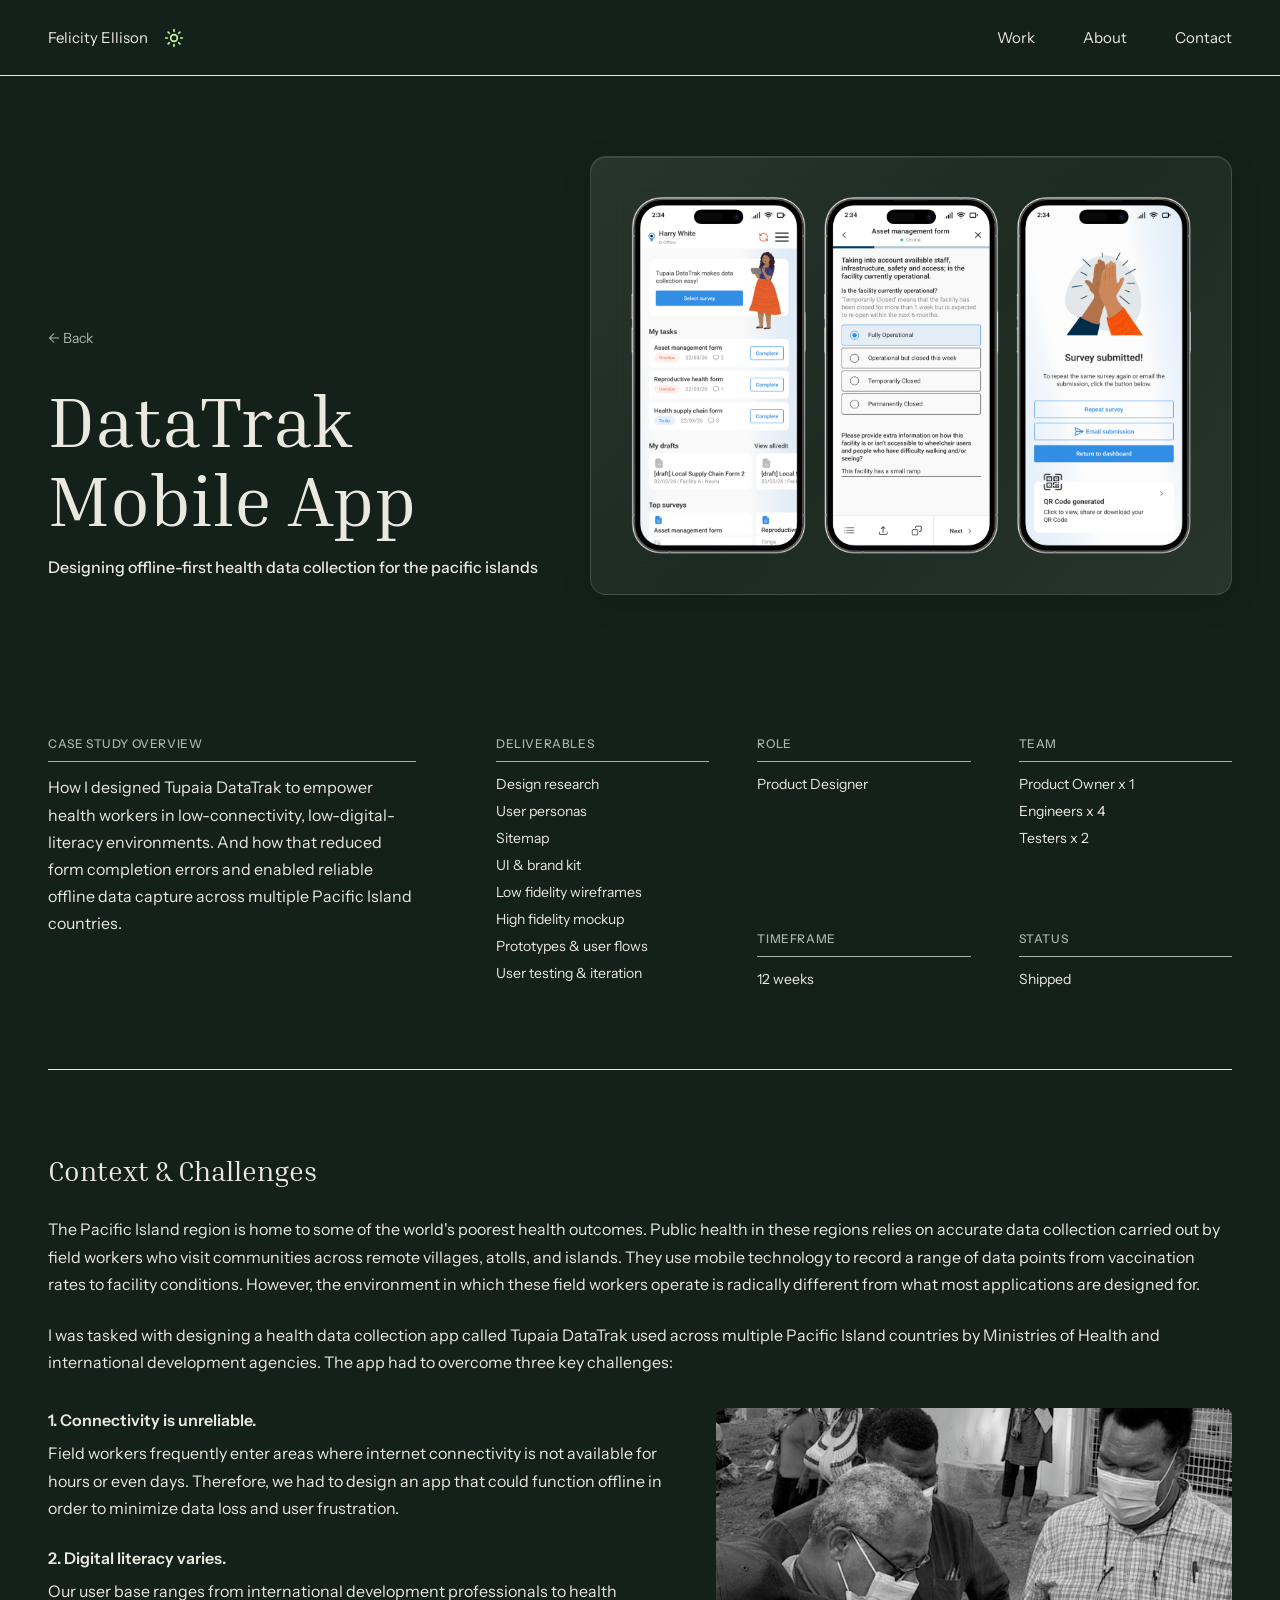
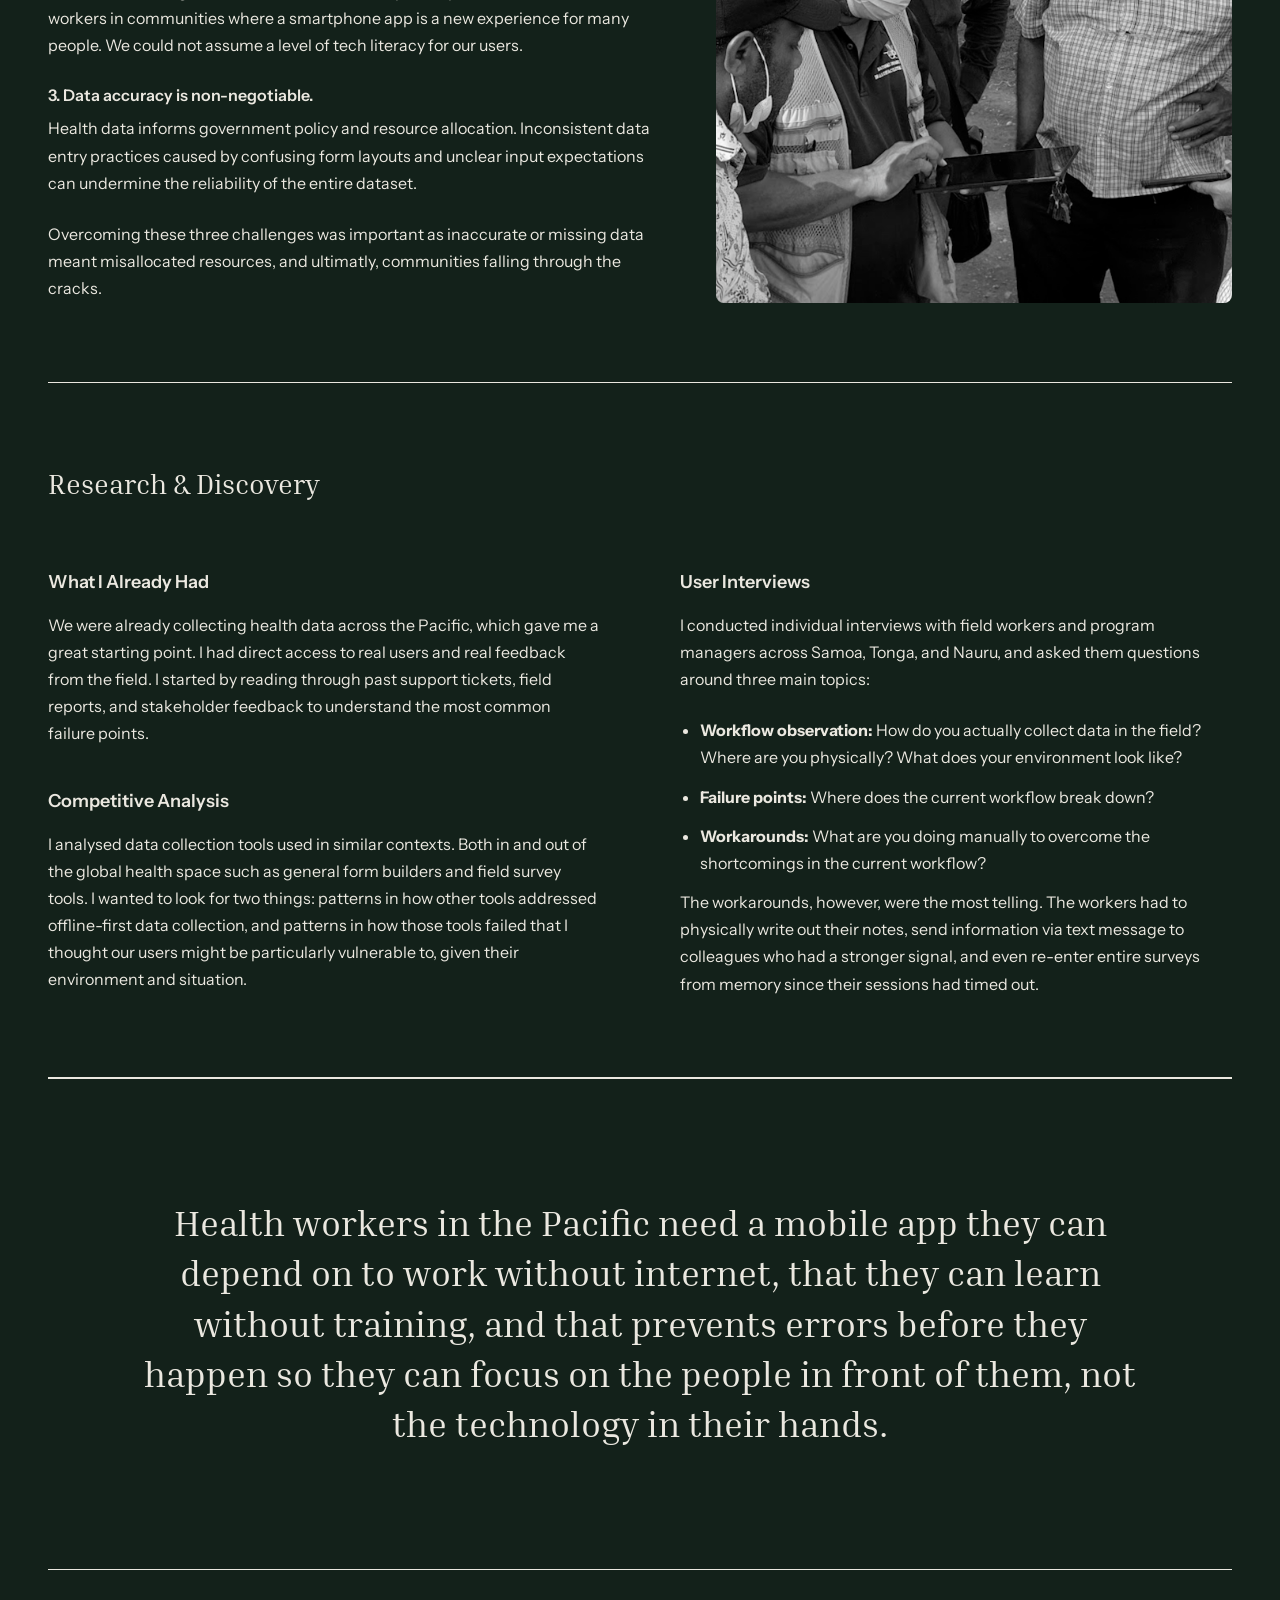
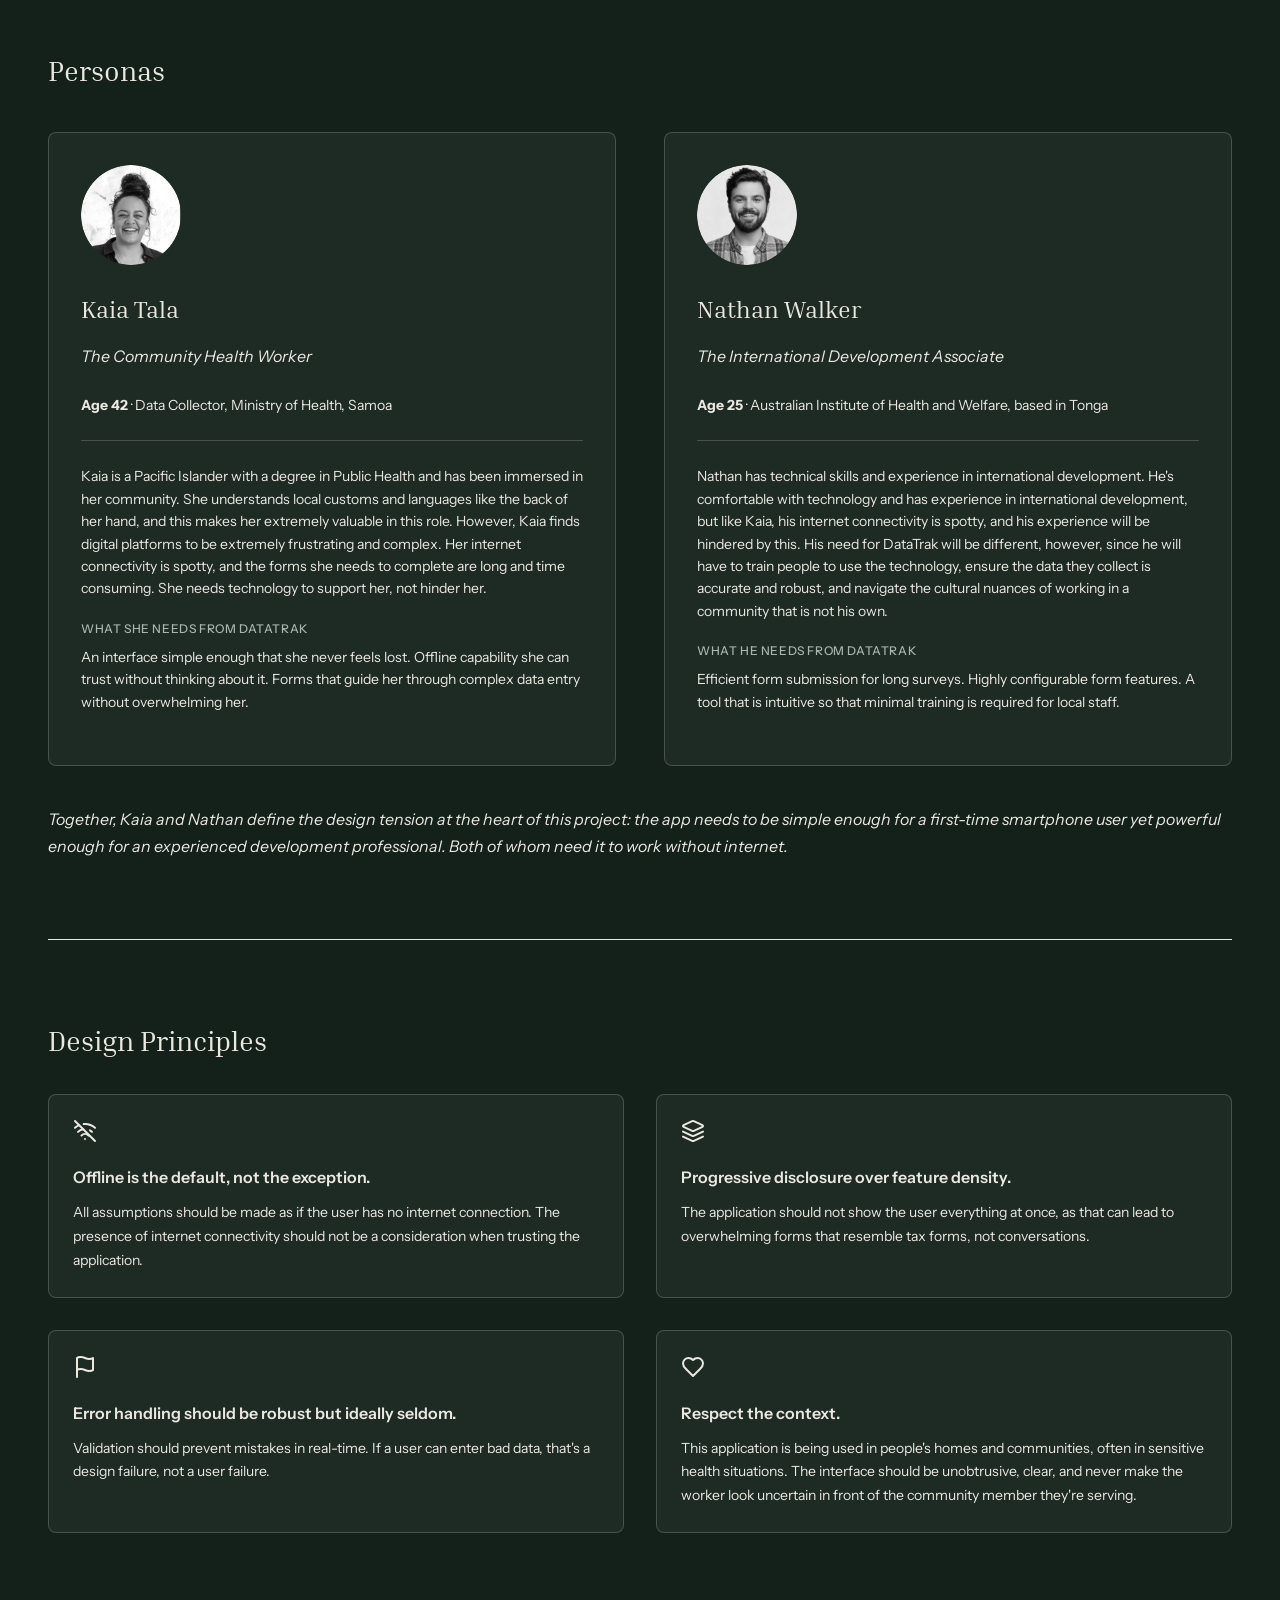
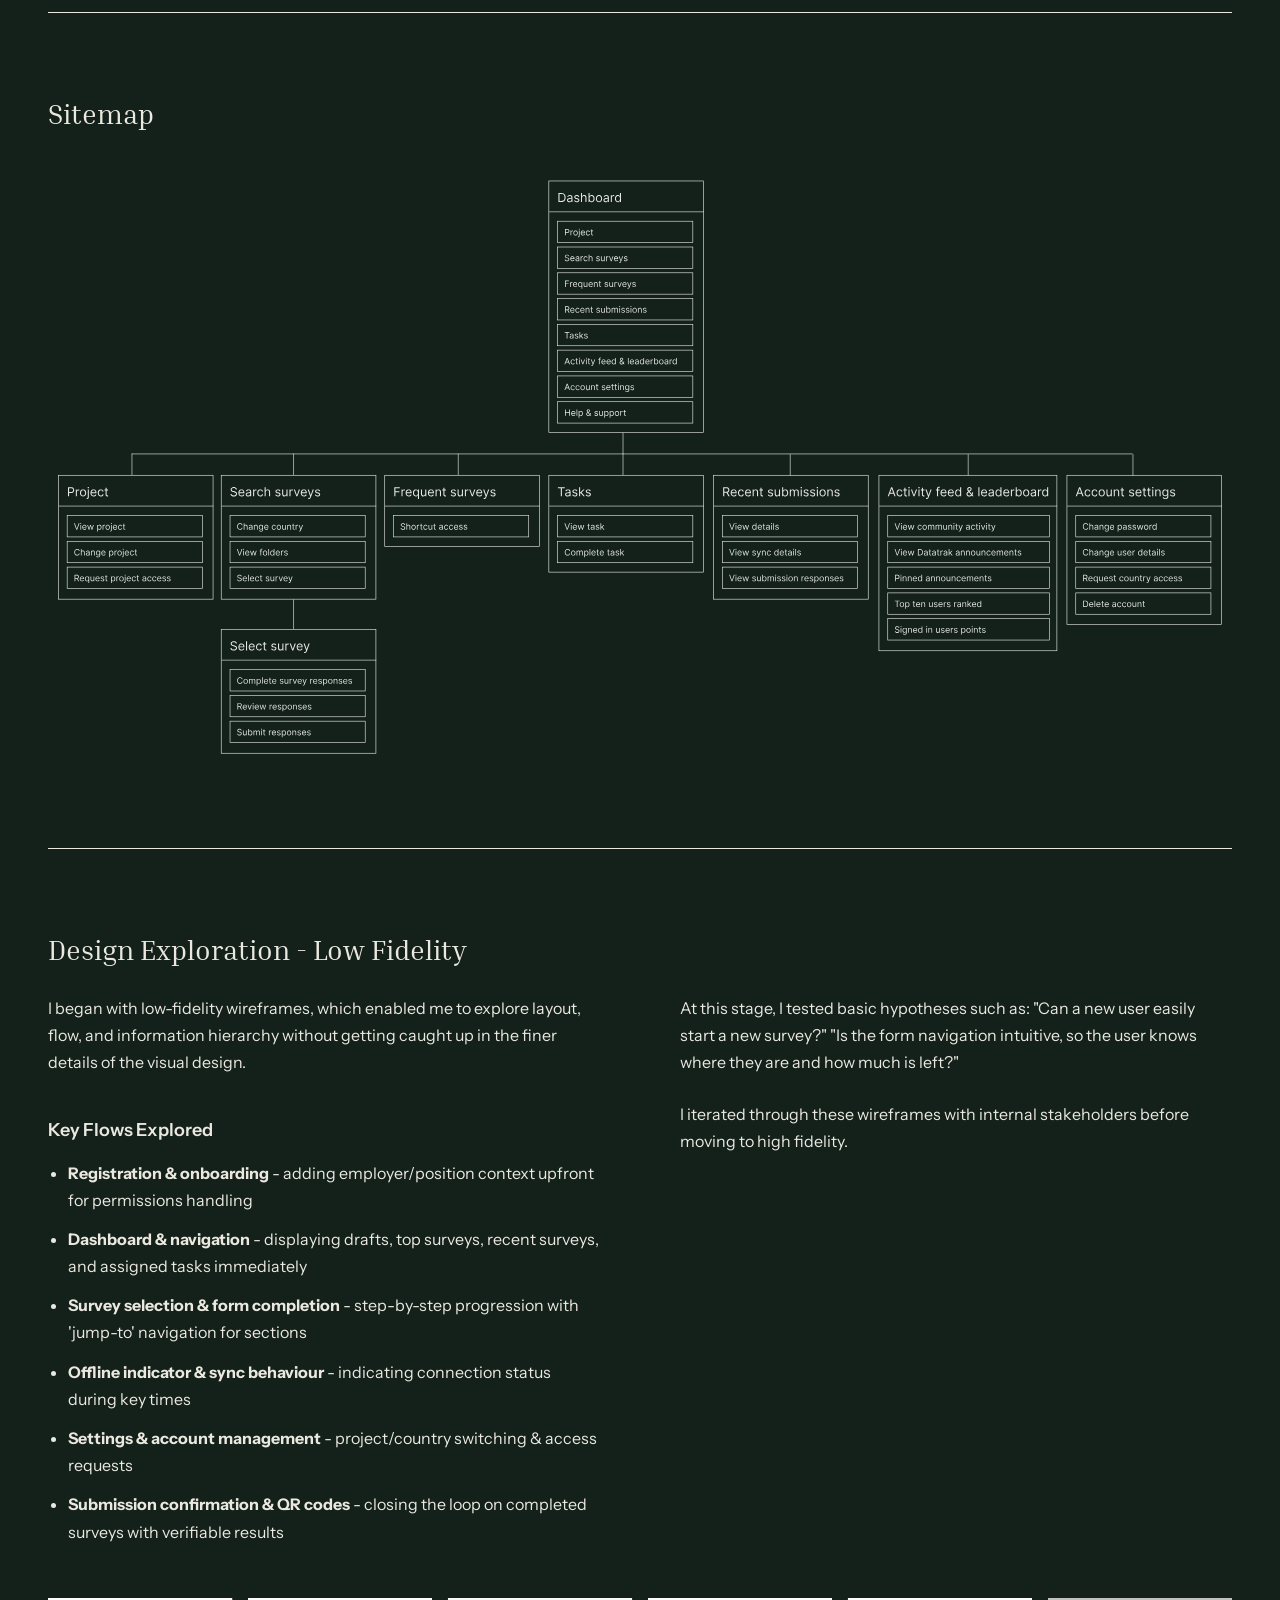
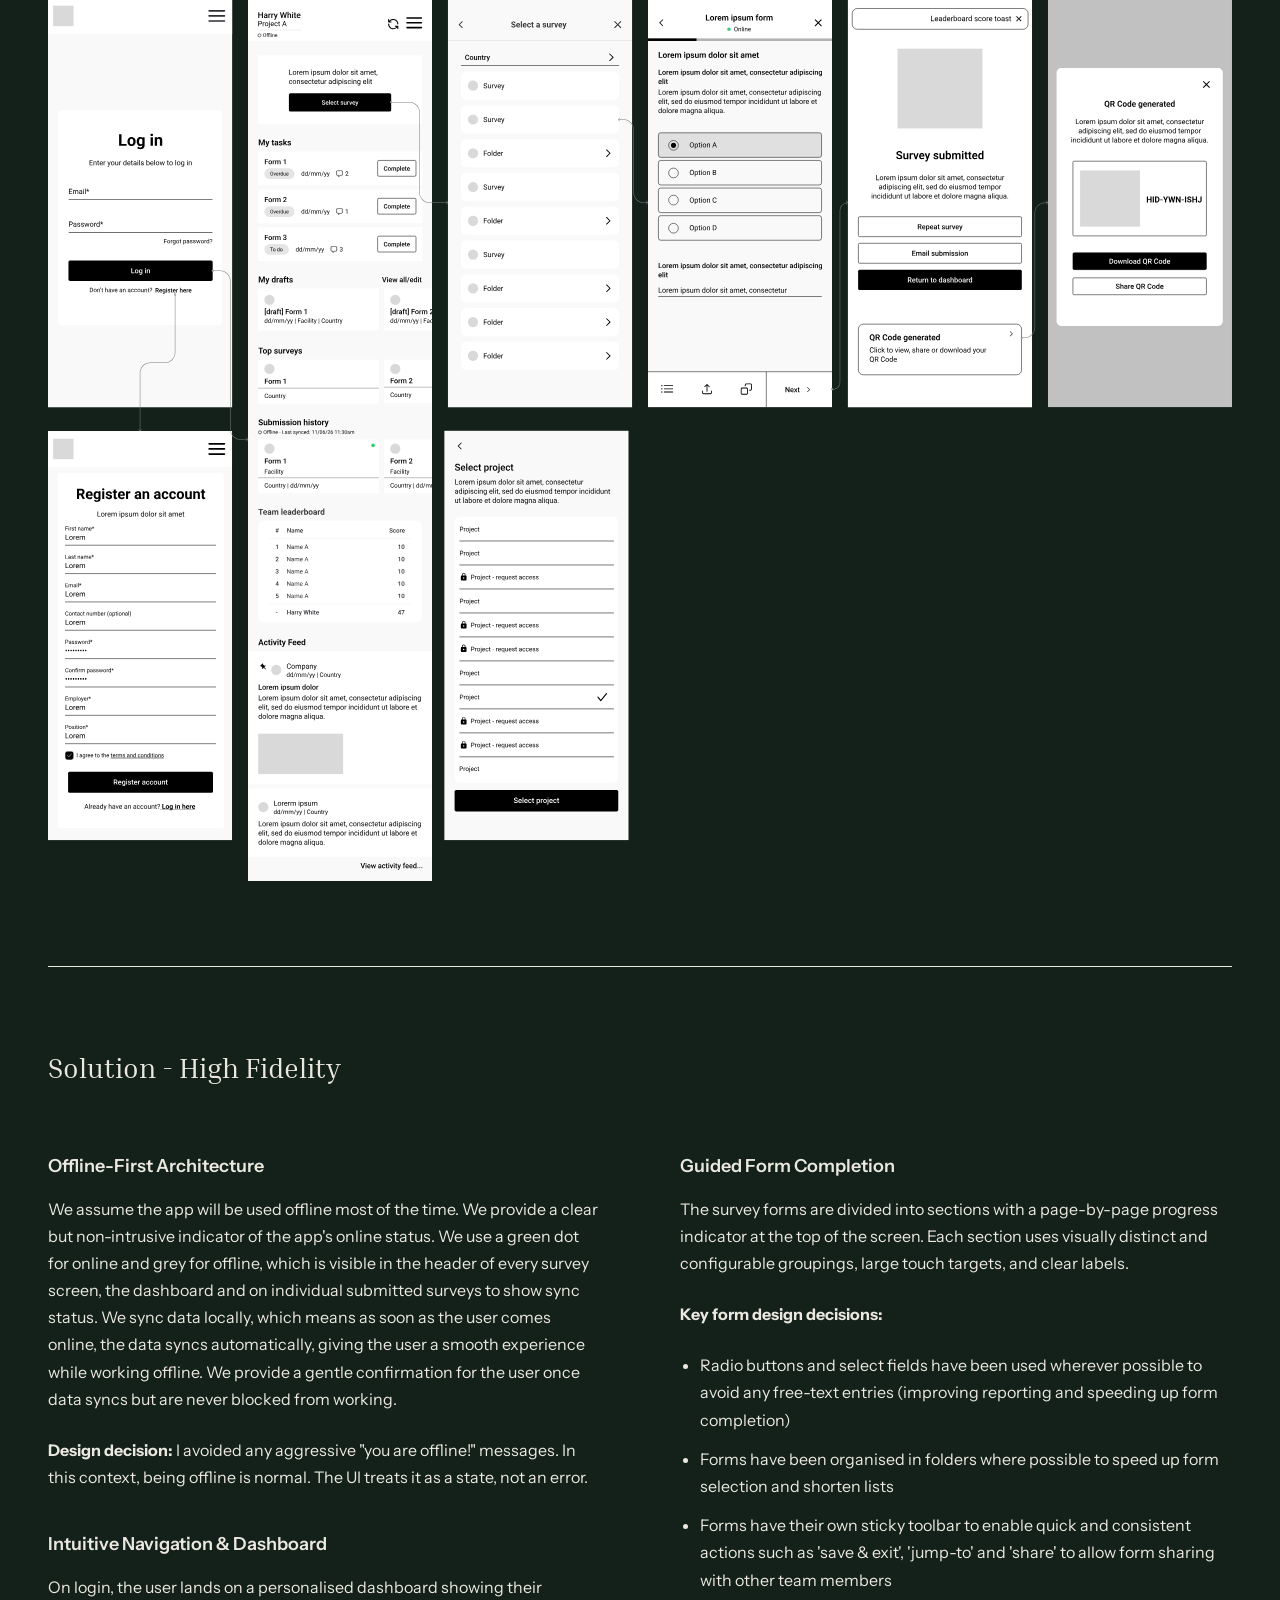
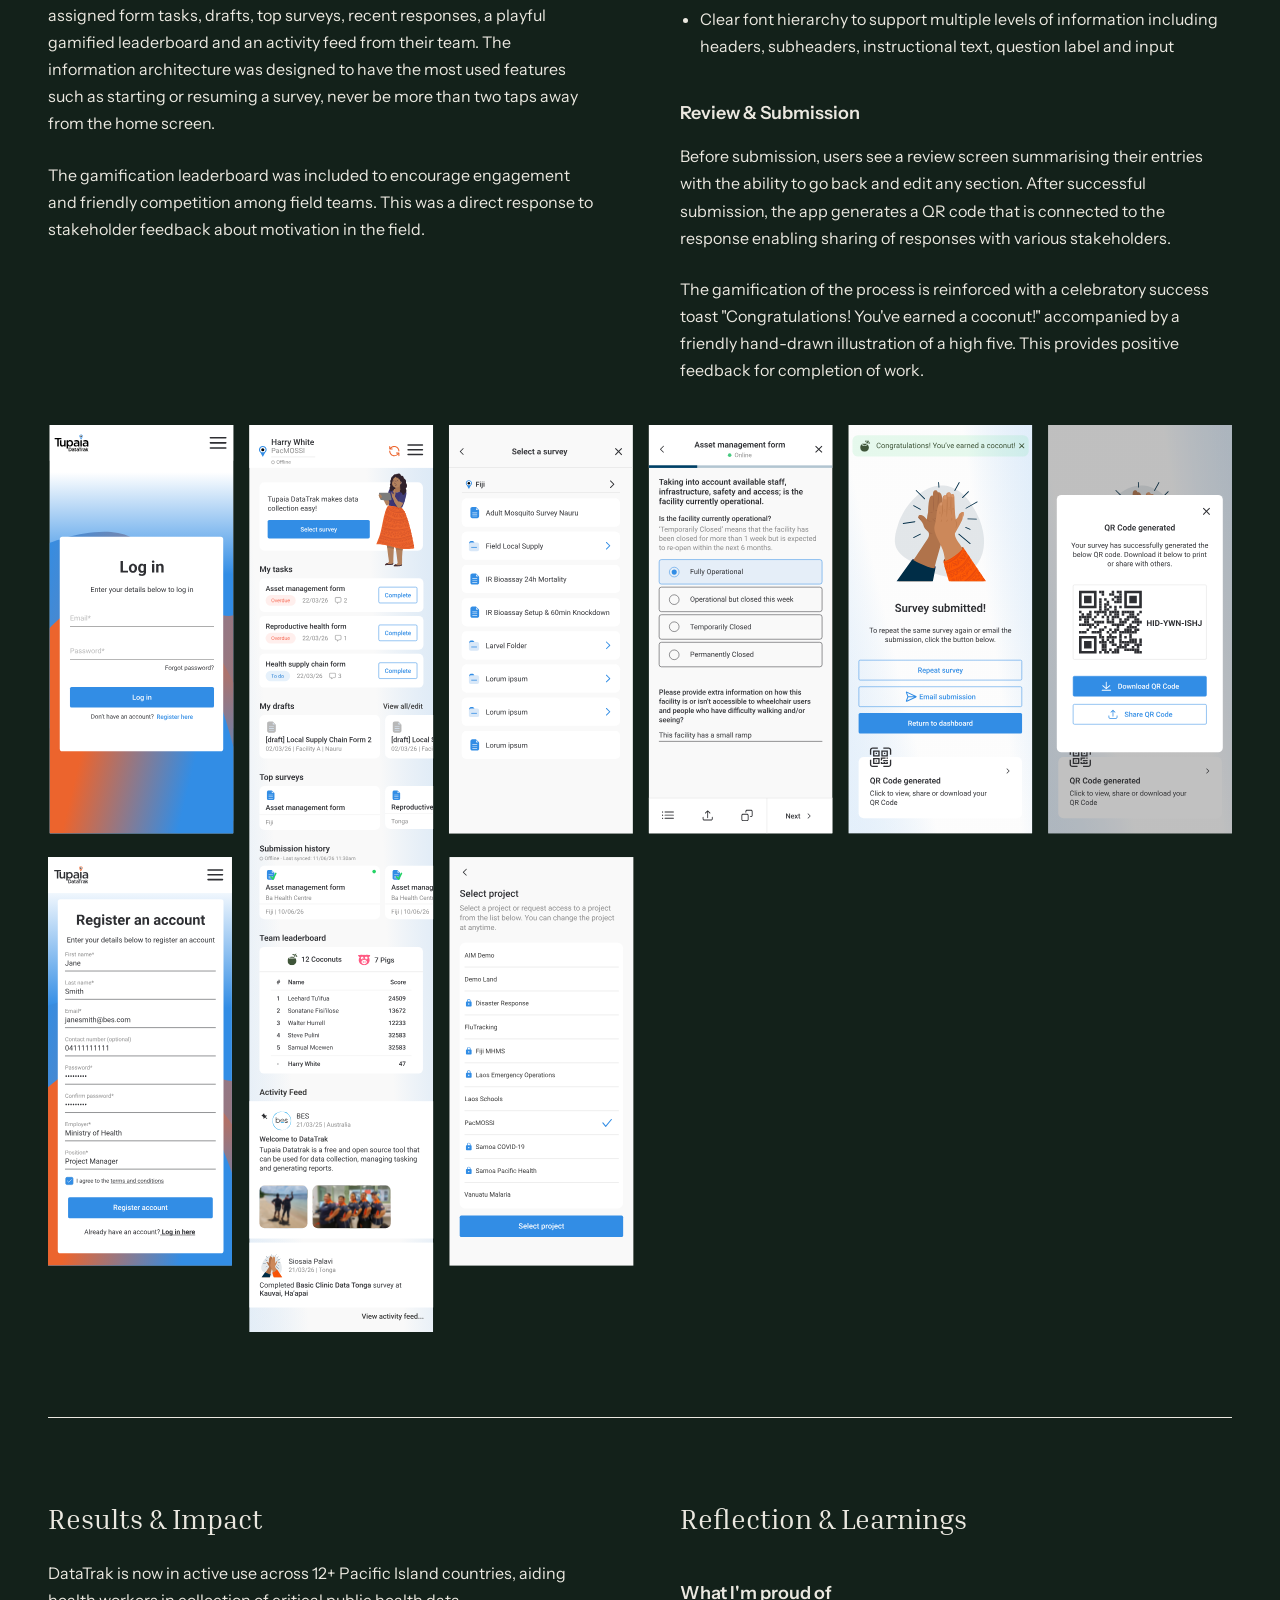
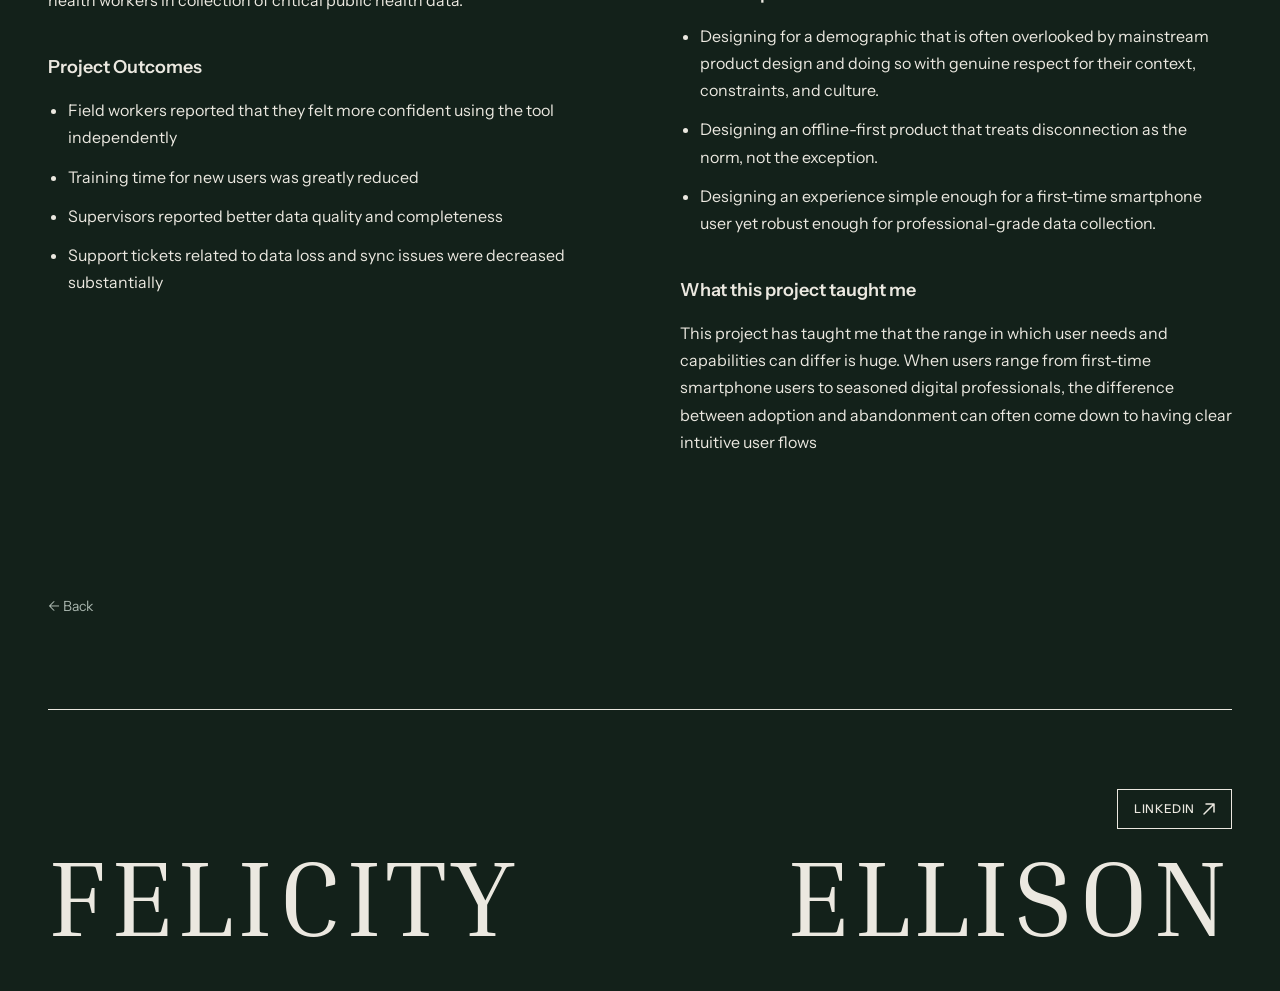
==== commit c7f9f1b9: "Update index.html" ====
--- a/case-study-datatrak/index.html
+++ b/case-study-datatrak/index.html
@@ -200,7 +200,6 @@
 
         <section class="case-study-section">
             <h2>Design Principles</h2>
-            <p class="full-width">Four design principles were established, directly derived from the research. These principles served as a filter to guide decision-making throughout the entire project:</p>
             <div class="principles-grid">
                 <div class="principle">
                     <svg class="principle-icon" width="24" height="24" viewBox="0 0 24 24" fill="none" stroke="currentColor" stroke-width="2" stroke-linecap="round" stroke-linejoin="round" xmlns="http://www.w3.org/2000/svg">
--- a/styles4.css
+++ b/styles4.css
@@ -52,16 +52,18 @@
 .light-mode .project-card.tamanu .case-study-link,
 .light-mode .project-card.datatrak .case-study-link,
 .light-mode .project-card.tupaia .case-study-link {
-    color: #EBE8E0;
-    background-color: #13211A;
-    border-color: #13211A;
+    color: #EBE8E0 !important;
+    background-color: #13211A !important;
+    border-color: #13211A !important;
+    opacity: 1 !important;
 }
 
 .light-mode .project-card.tamanu .case-study-link:hover,
 .light-mode .project-card.datatrak .case-study-link:hover,
 .light-mode .project-card.tupaia .case-study-link:hover {
-    background-color: transparent;
-    color: #13211A;
+    background-color: transparent !important;
+    color: #13211A !important;
+    border-color: #13211A !important;
 }
 
 /* Project card background dark/light mode switching */
@@ -544,6 +546,7 @@
 .project-card.tamanu .case-study-link:hover {
     background-color: transparent;
     color: #EBE8E0;
+    border-color: #EBE8E0;
 }
 
 /* DataTrak card specific styles */
@@ -659,6 +662,7 @@
 .project-card.datatrak .case-study-link:hover {
     background-color: transparent;
     color: #EBE8E0;
+    border-color: #EBE8E0;
 }
 
 /* Tupaia card specific styles */
@@ -795,7 +799,7 @@
 
 .project-card .case-study-link:hover {
     opacity: 1;
-    text-decoration: underline;
+    text-decoration: none;
 }
 
 .project-card-mockups {
@@ -1083,7 +1087,7 @@
     font-size: 16px;
     padding: 12px 16px;
     border: 1px solid var(--text-color);
-    border-radius: 4px;
+    border-radius: 0px;
     background-color: transparent;
     color: var(--text-color);
     transition: border-color 0.2s, box-shadow 0.2s;
@@ -1269,6 +1273,13 @@
     height: auto;
 }
 
+.copyright {
+    text-align: left;
+    font-size: 12px;
+    color: var(--text-secondary);
+    margin-top: 0;
+}
+
 /* Tablet styles */
 @media (max-width: 1024px) {
     .header {
@@ -1684,11 +1695,6 @@
 /* Case study link hover */
 .case-study-link {
     display: inline-block;
-    transition: transform 0.2s ease;
-}
-
-.case-study-link:hover {
-    transform: translateX(4px);
 }
 
 /* Profile photo subtle animation */
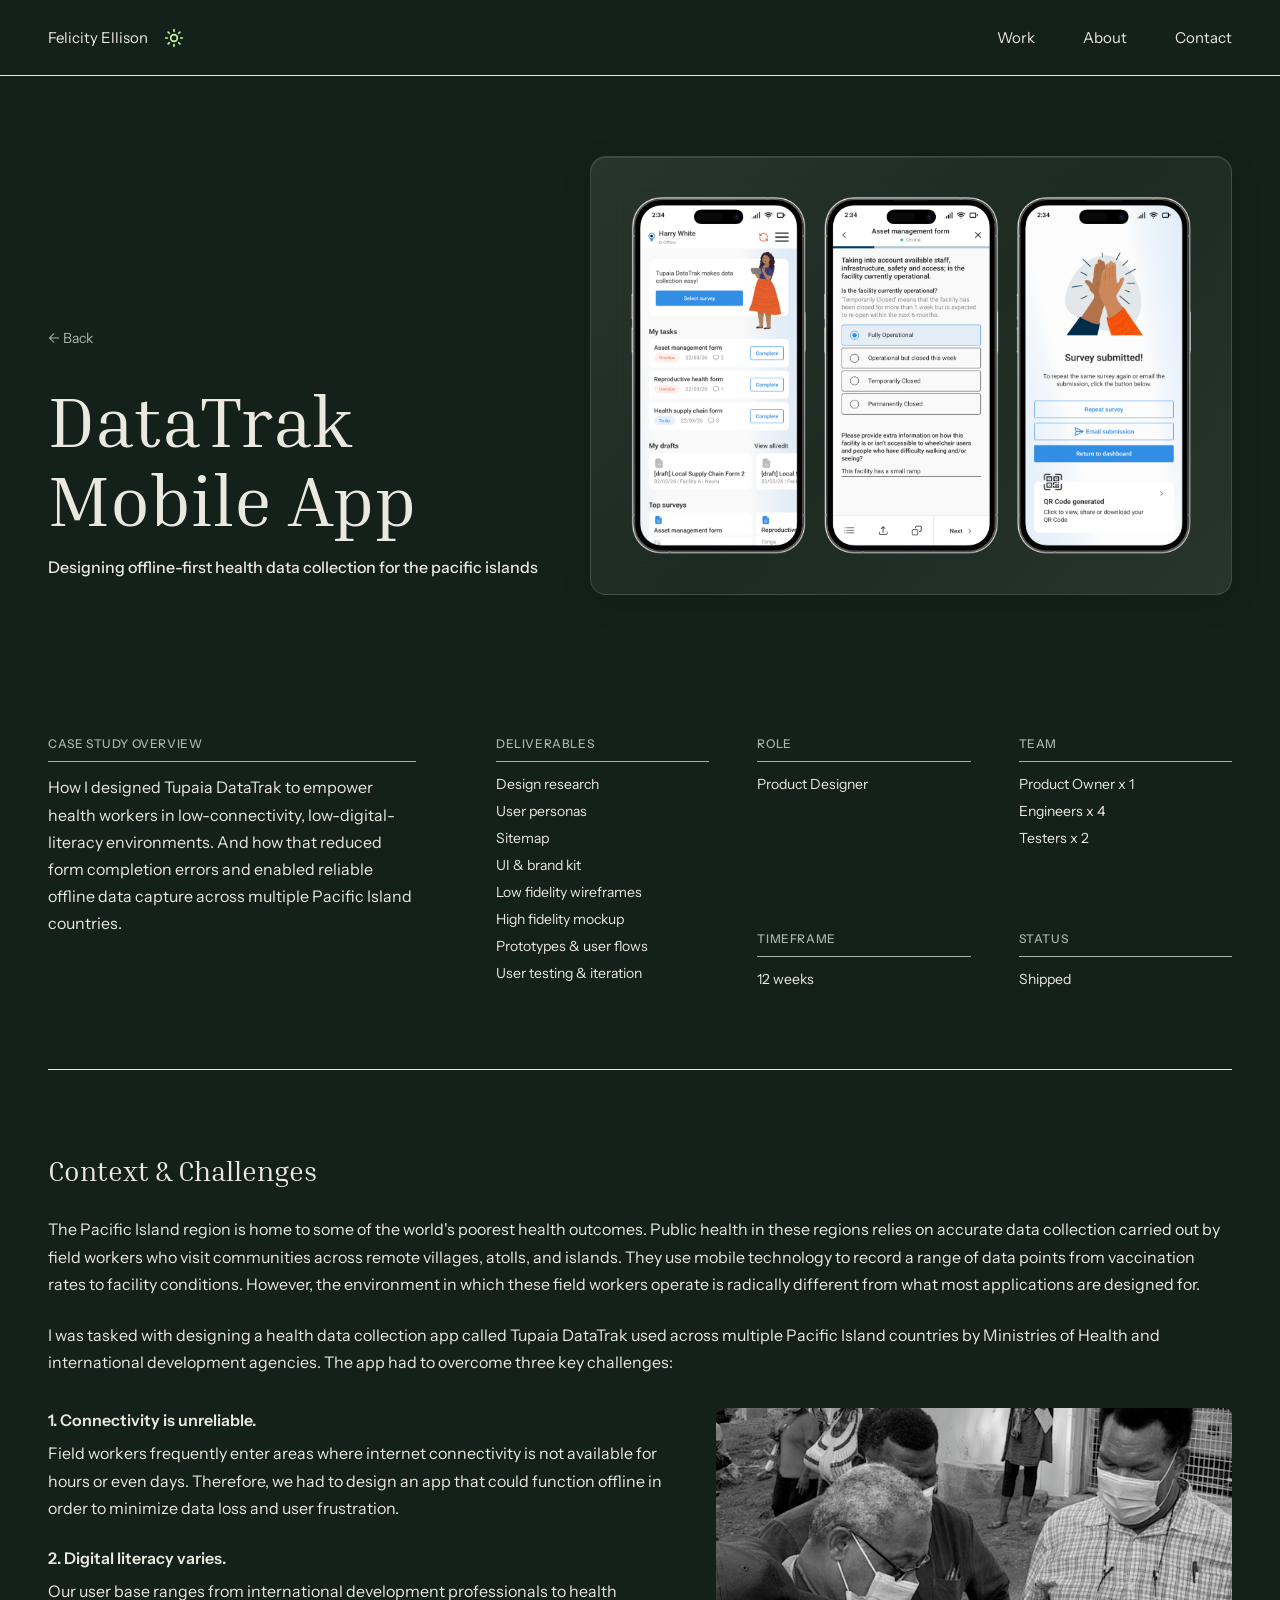
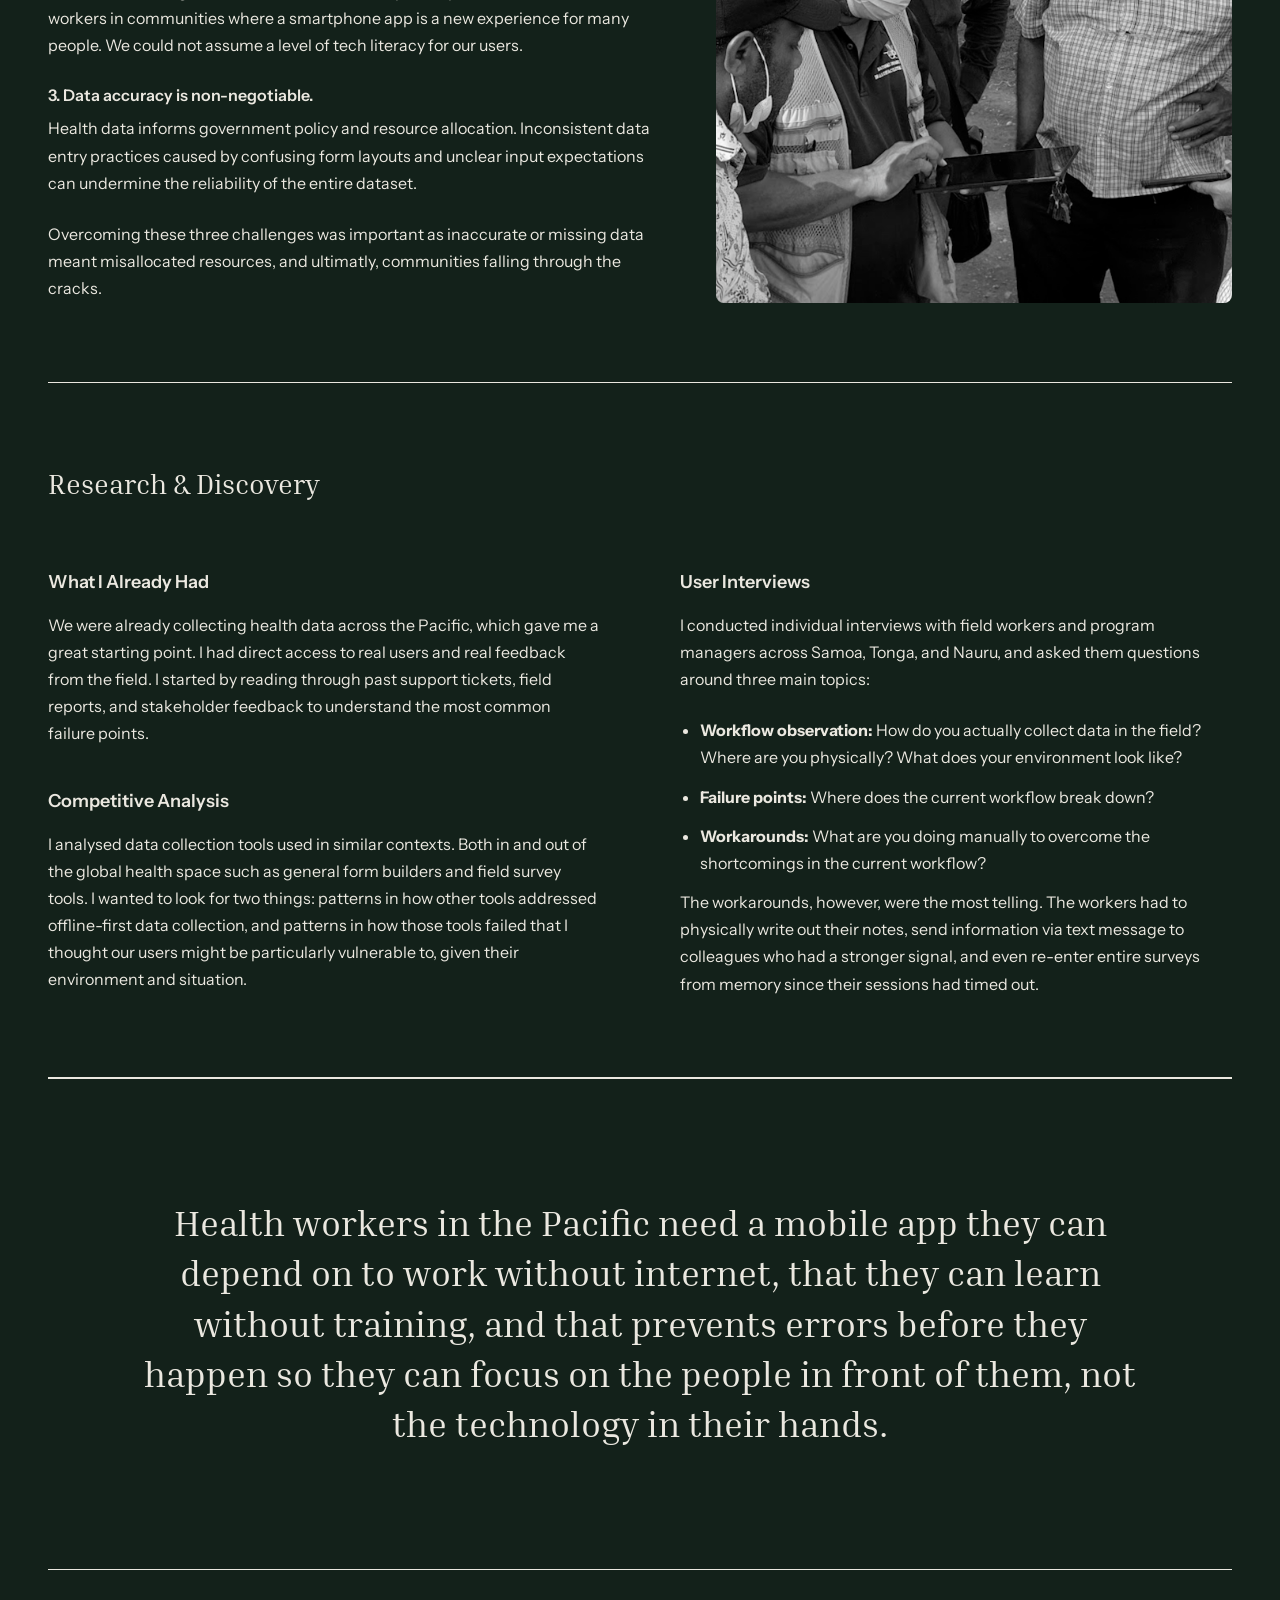
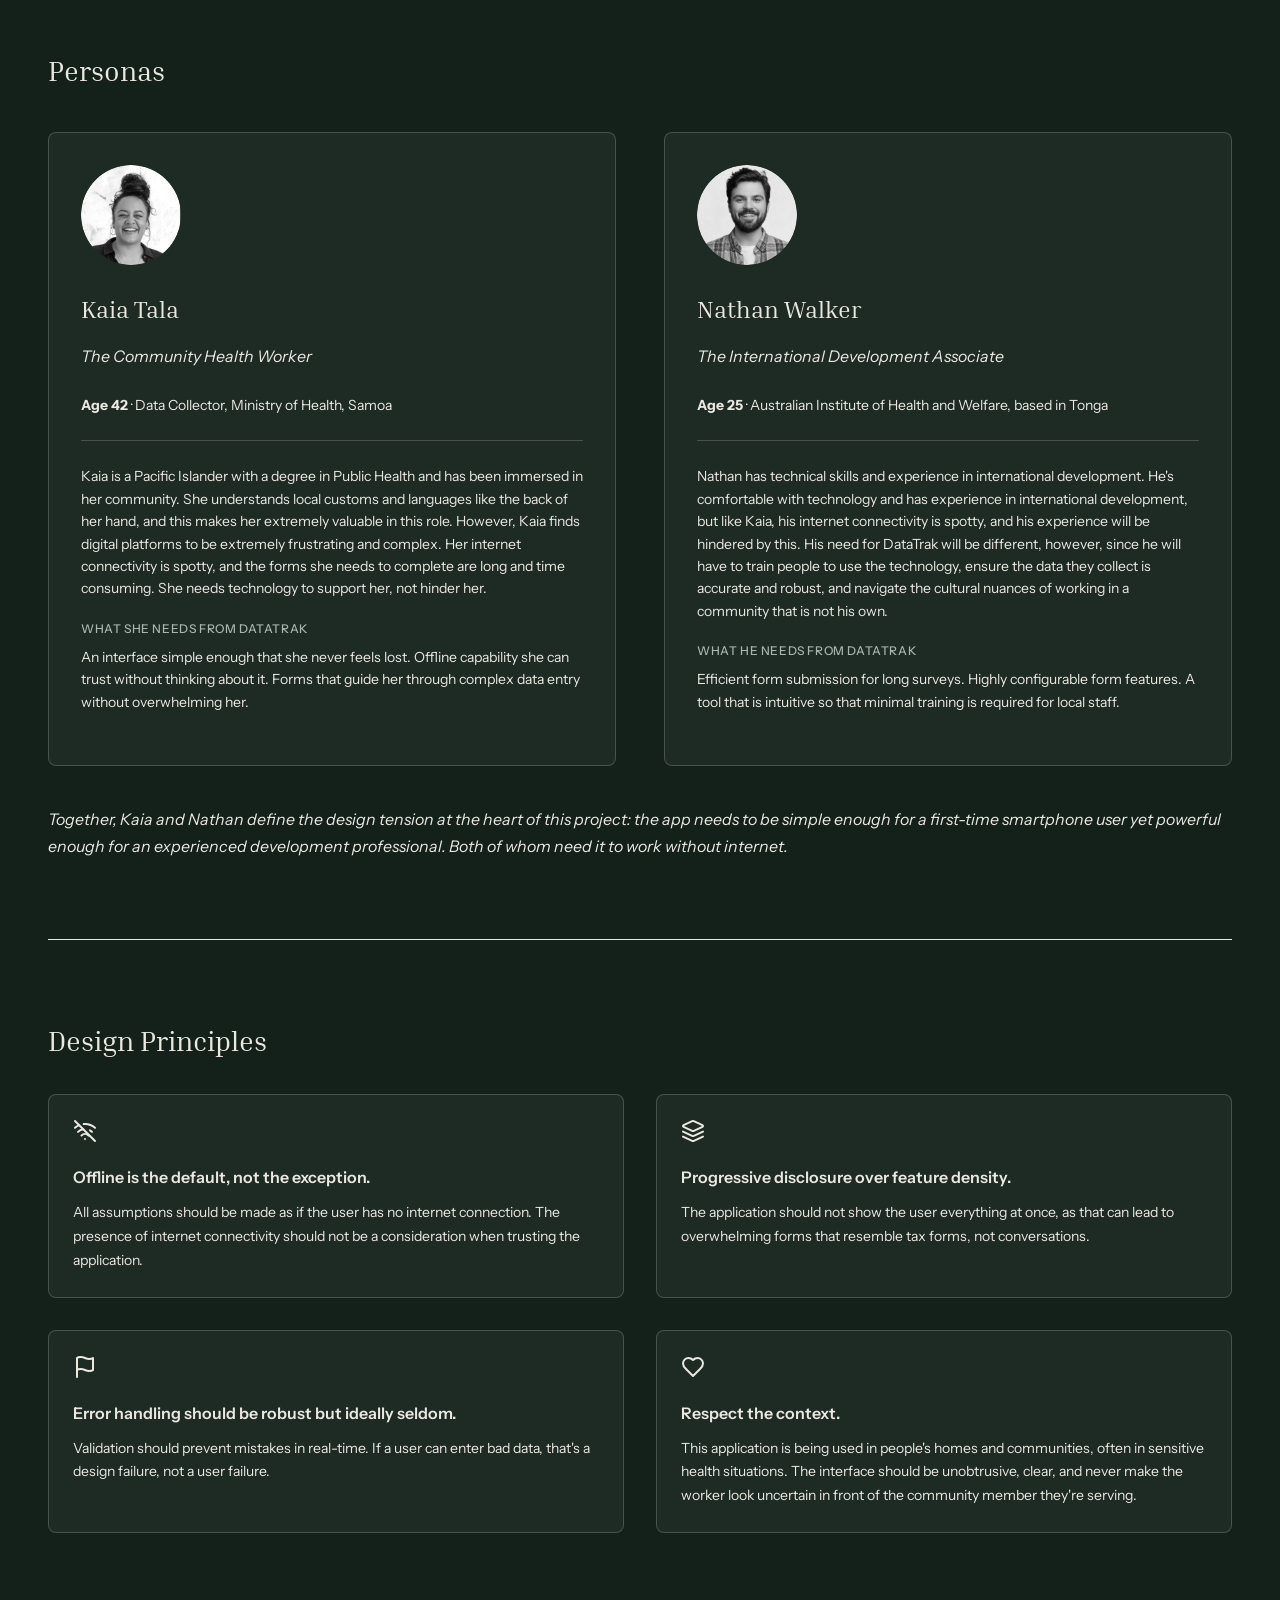
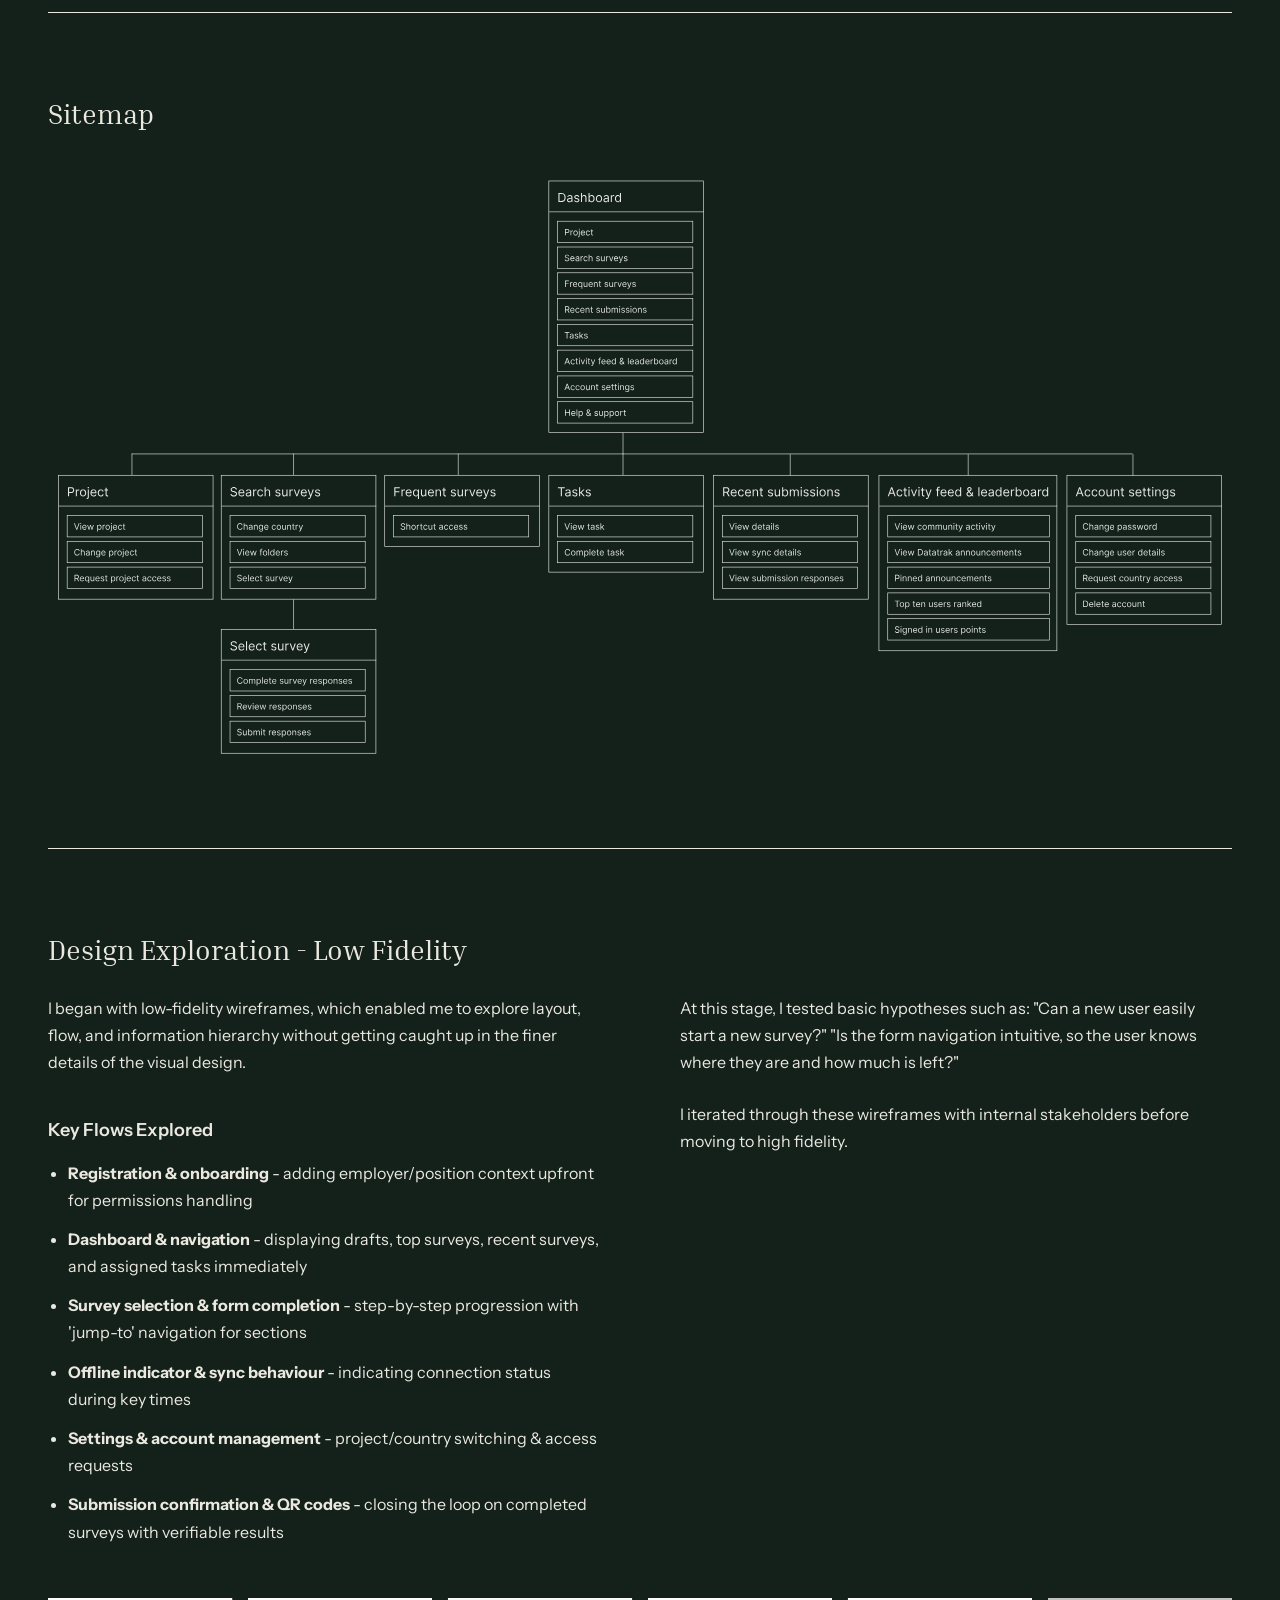
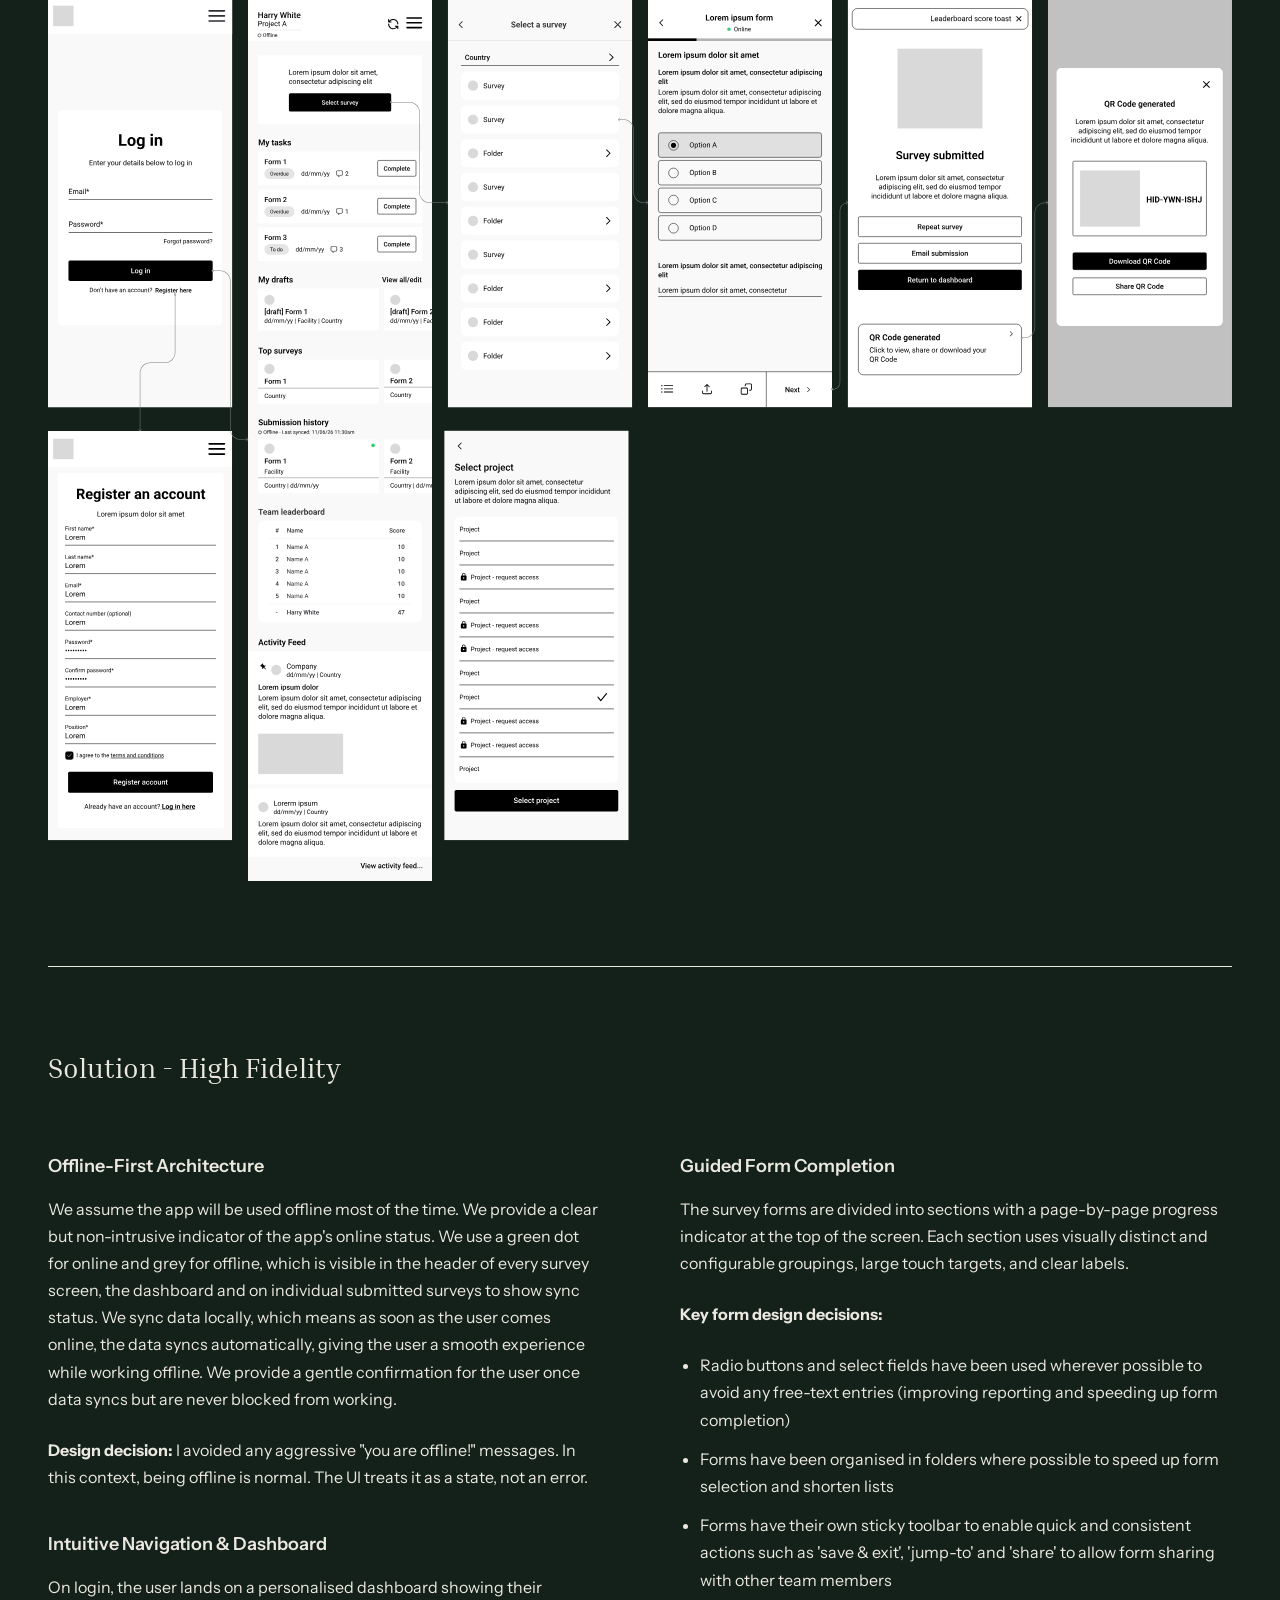
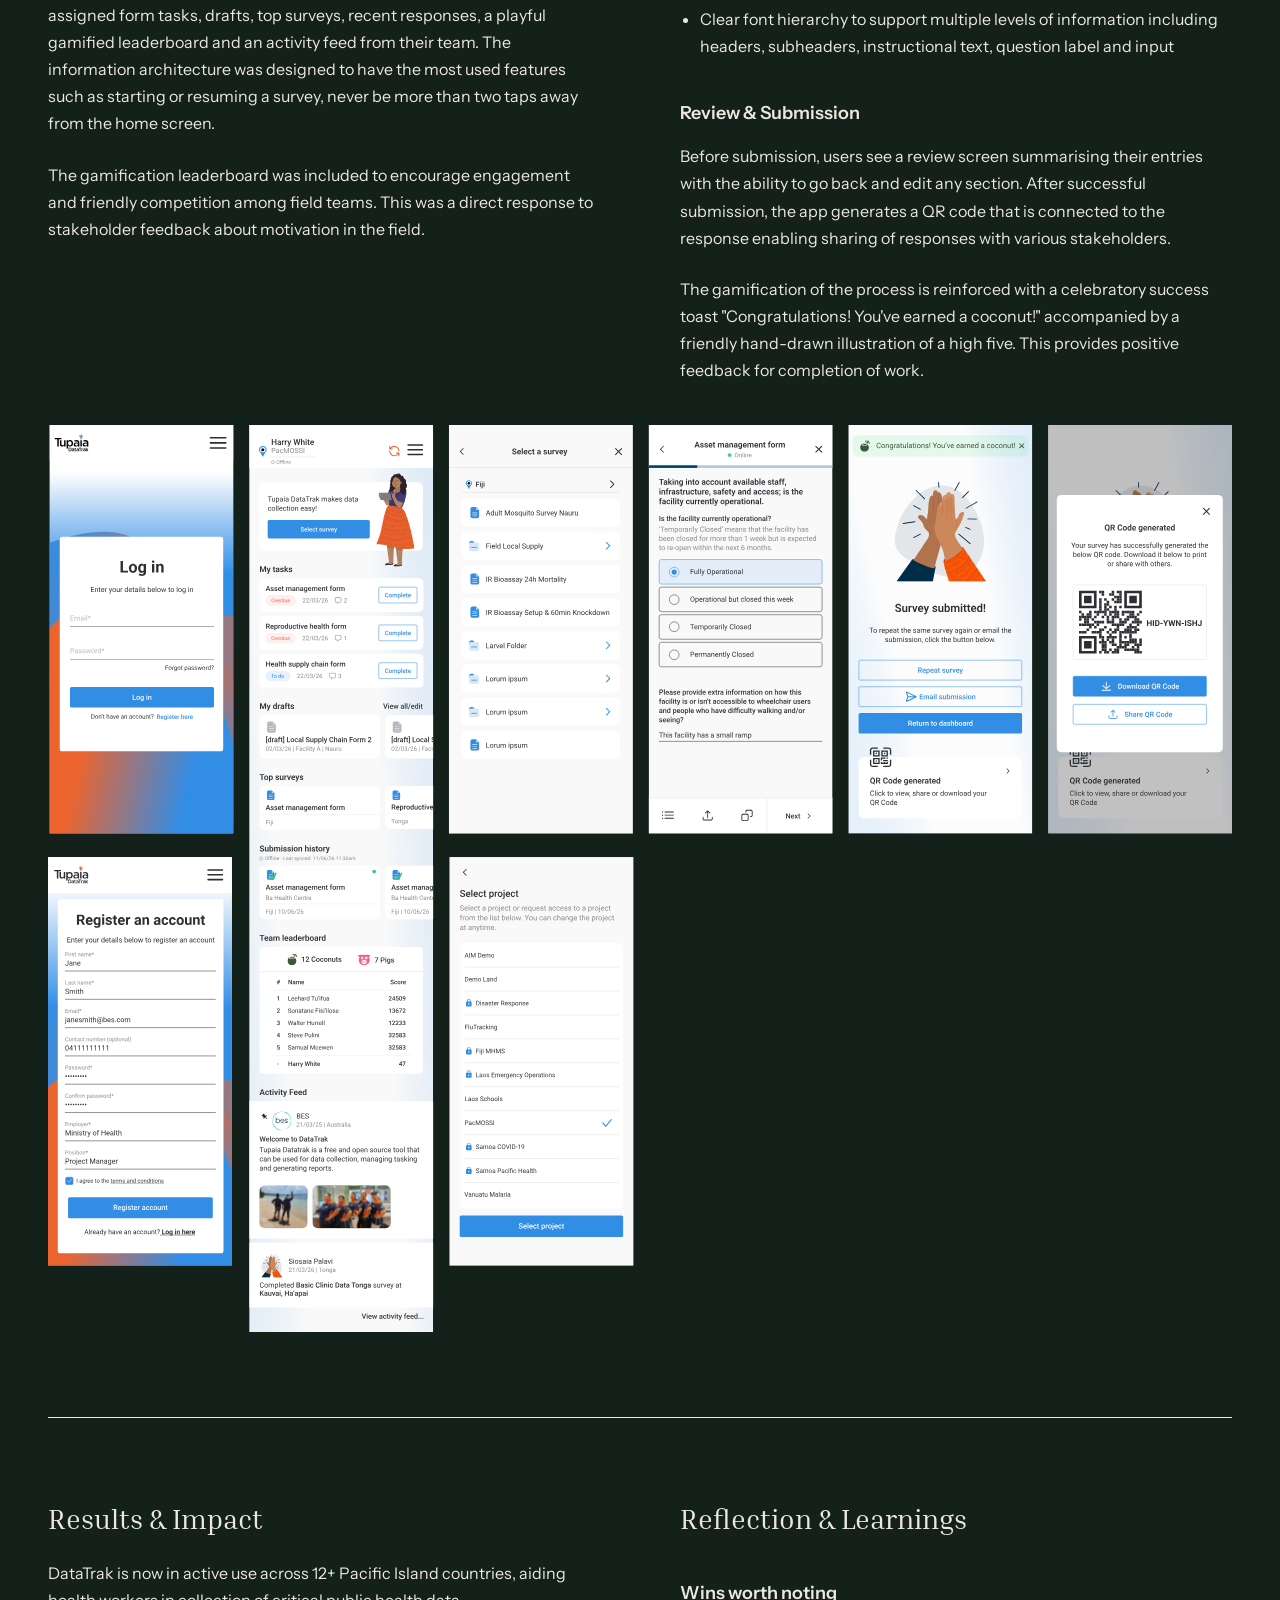
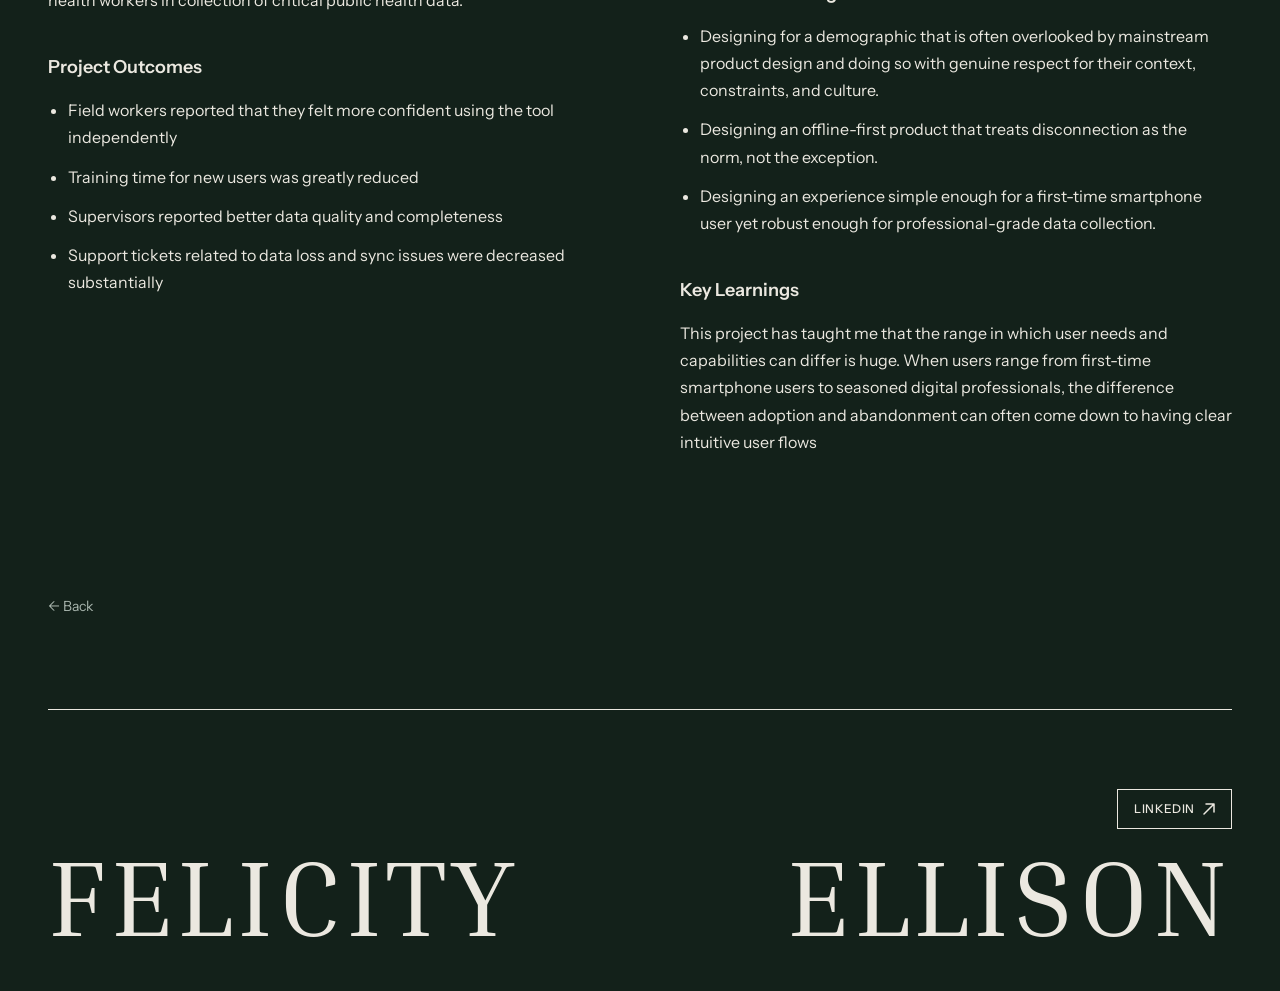
==== commit bb85c050: "Update index.html" ====
--- a/case-study-datatrak/index.html
+++ b/case-study-datatrak/index.html
@@ -323,14 +323,14 @@
                 <div class="column">
                     <h2>Reflection & Learnings</h2>
 
-                    <h3 class="subsection-title">What I'm proud of</h3>
+                    <h3 class="subsection-title">Wins worth noting</h3>
                     <ul>
                         <li>Designing for a demographic that is often overlooked by mainstream product design and doing so with genuine respect for their context, constraints, and culture.</li>
                         <li>Designing an offline-first product that treats disconnection as the norm, not the exception.</li>
                         <li>Designing an experience simple enough for a first-time smartphone user yet robust enough for professional-grade data collection.</li>
                     </ul>
 
-                    <h3 class="subsection-title">What this project taught me</h3>
+                    <h3 class="subsection-title">Key Learnings</h3>
                     <p>This project has taught me that the range in which user needs and capabilities can differ is huge. When users range from first-time smartphone users to seasoned digital professionals, the difference between adoption and abandonment can often come down to having clear intuitive user flows</p>
                 </div>
             </div>
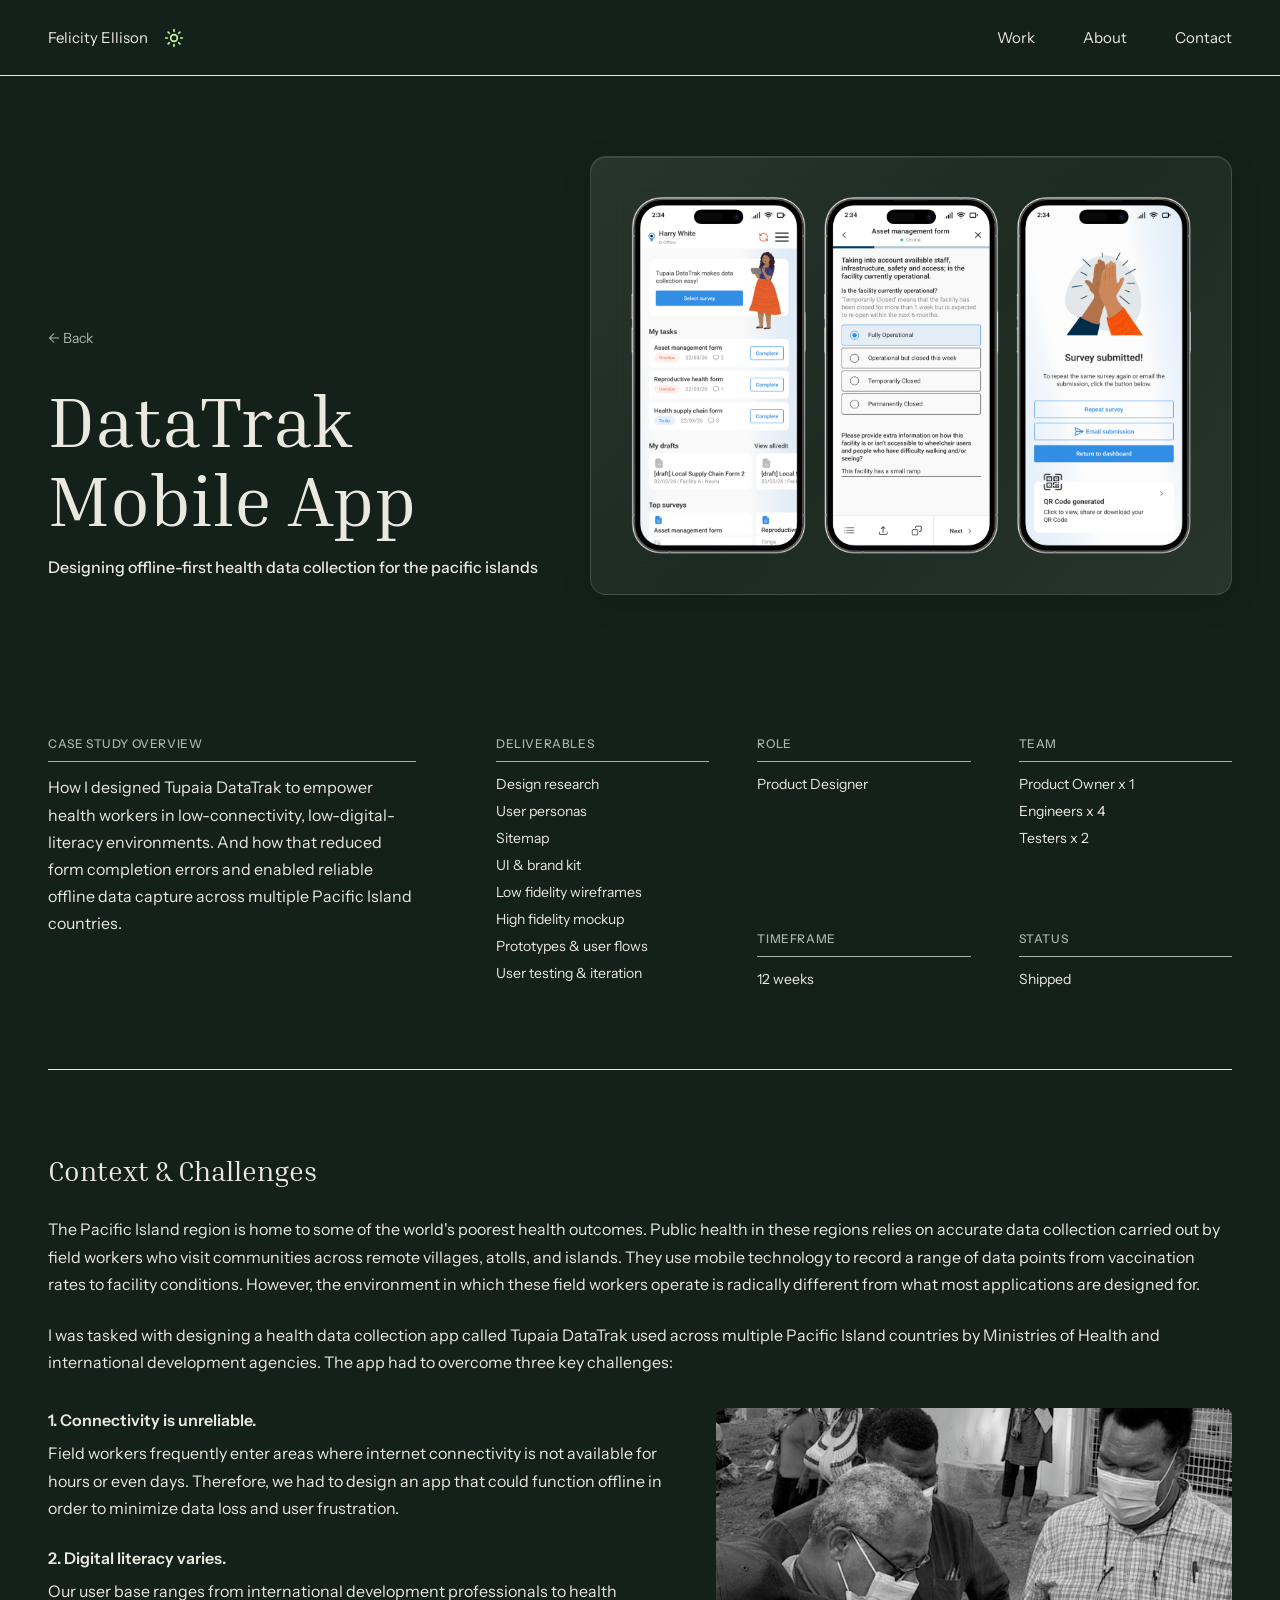
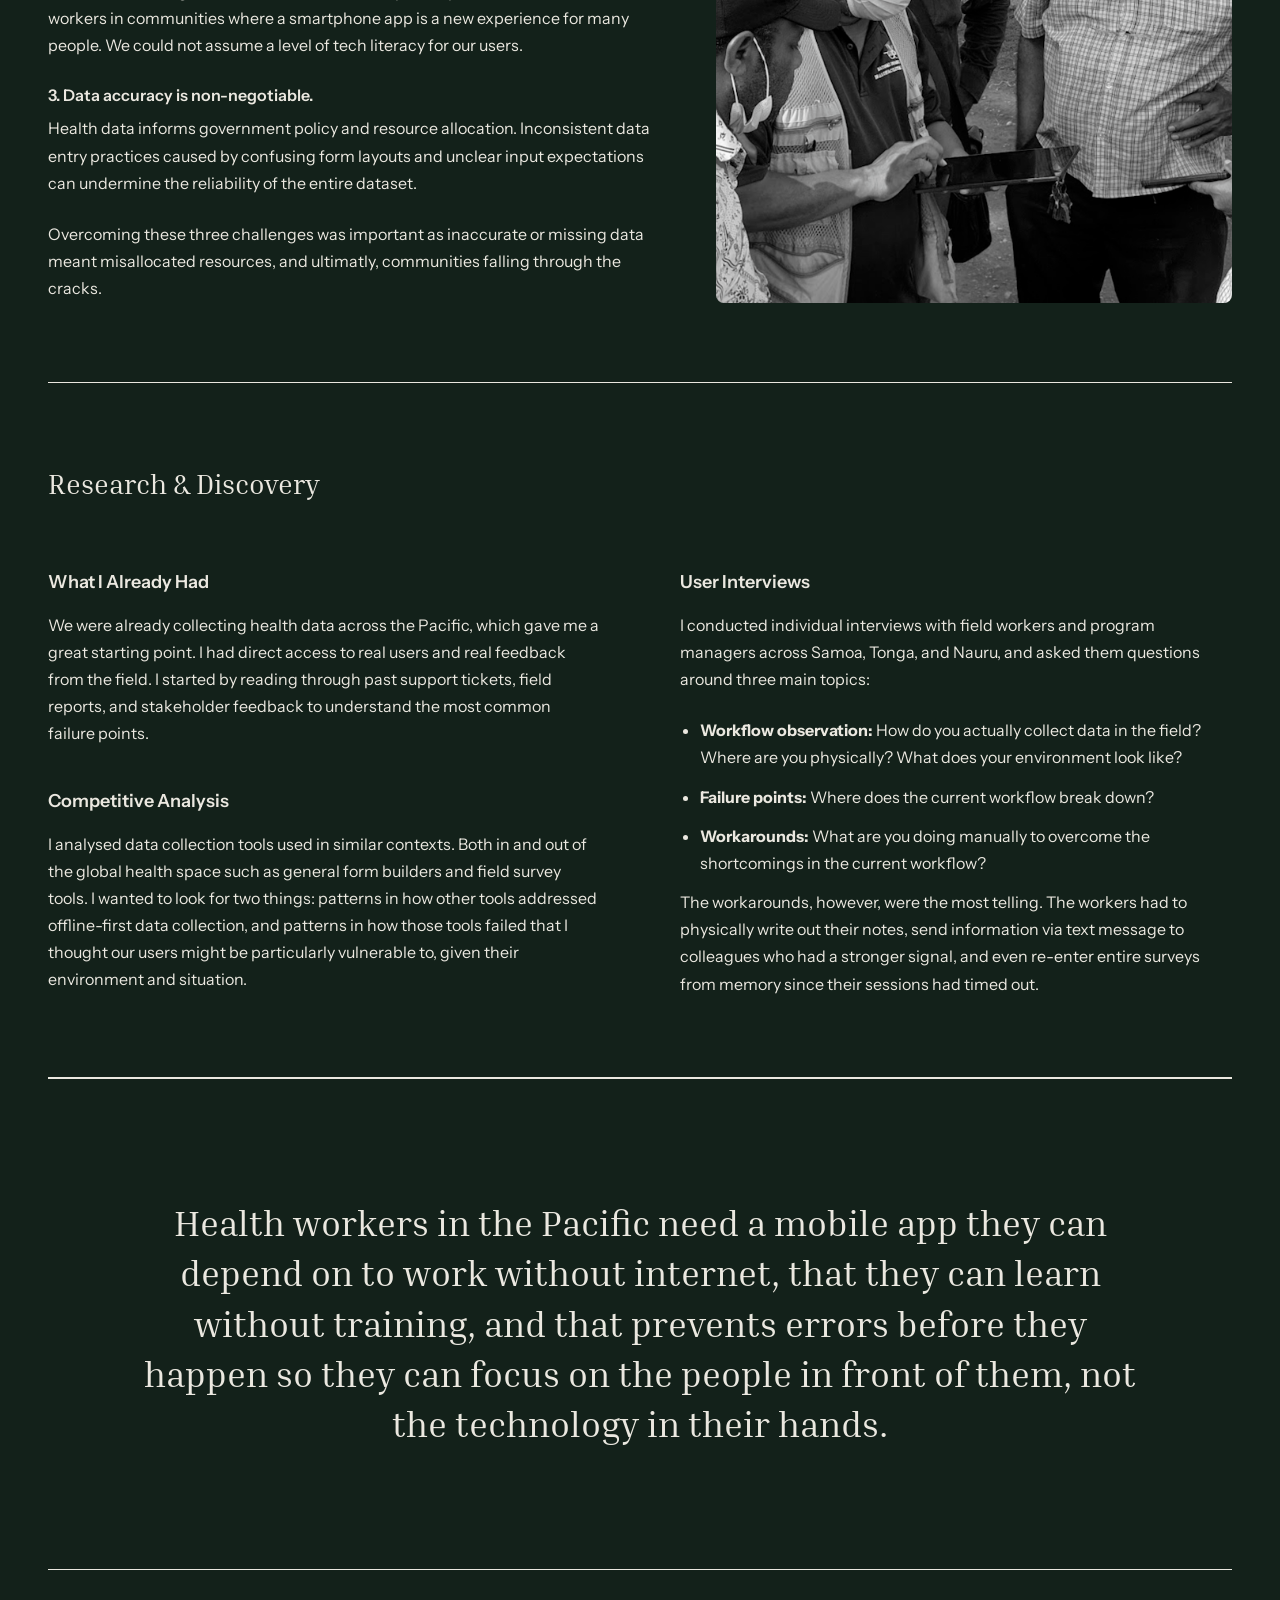
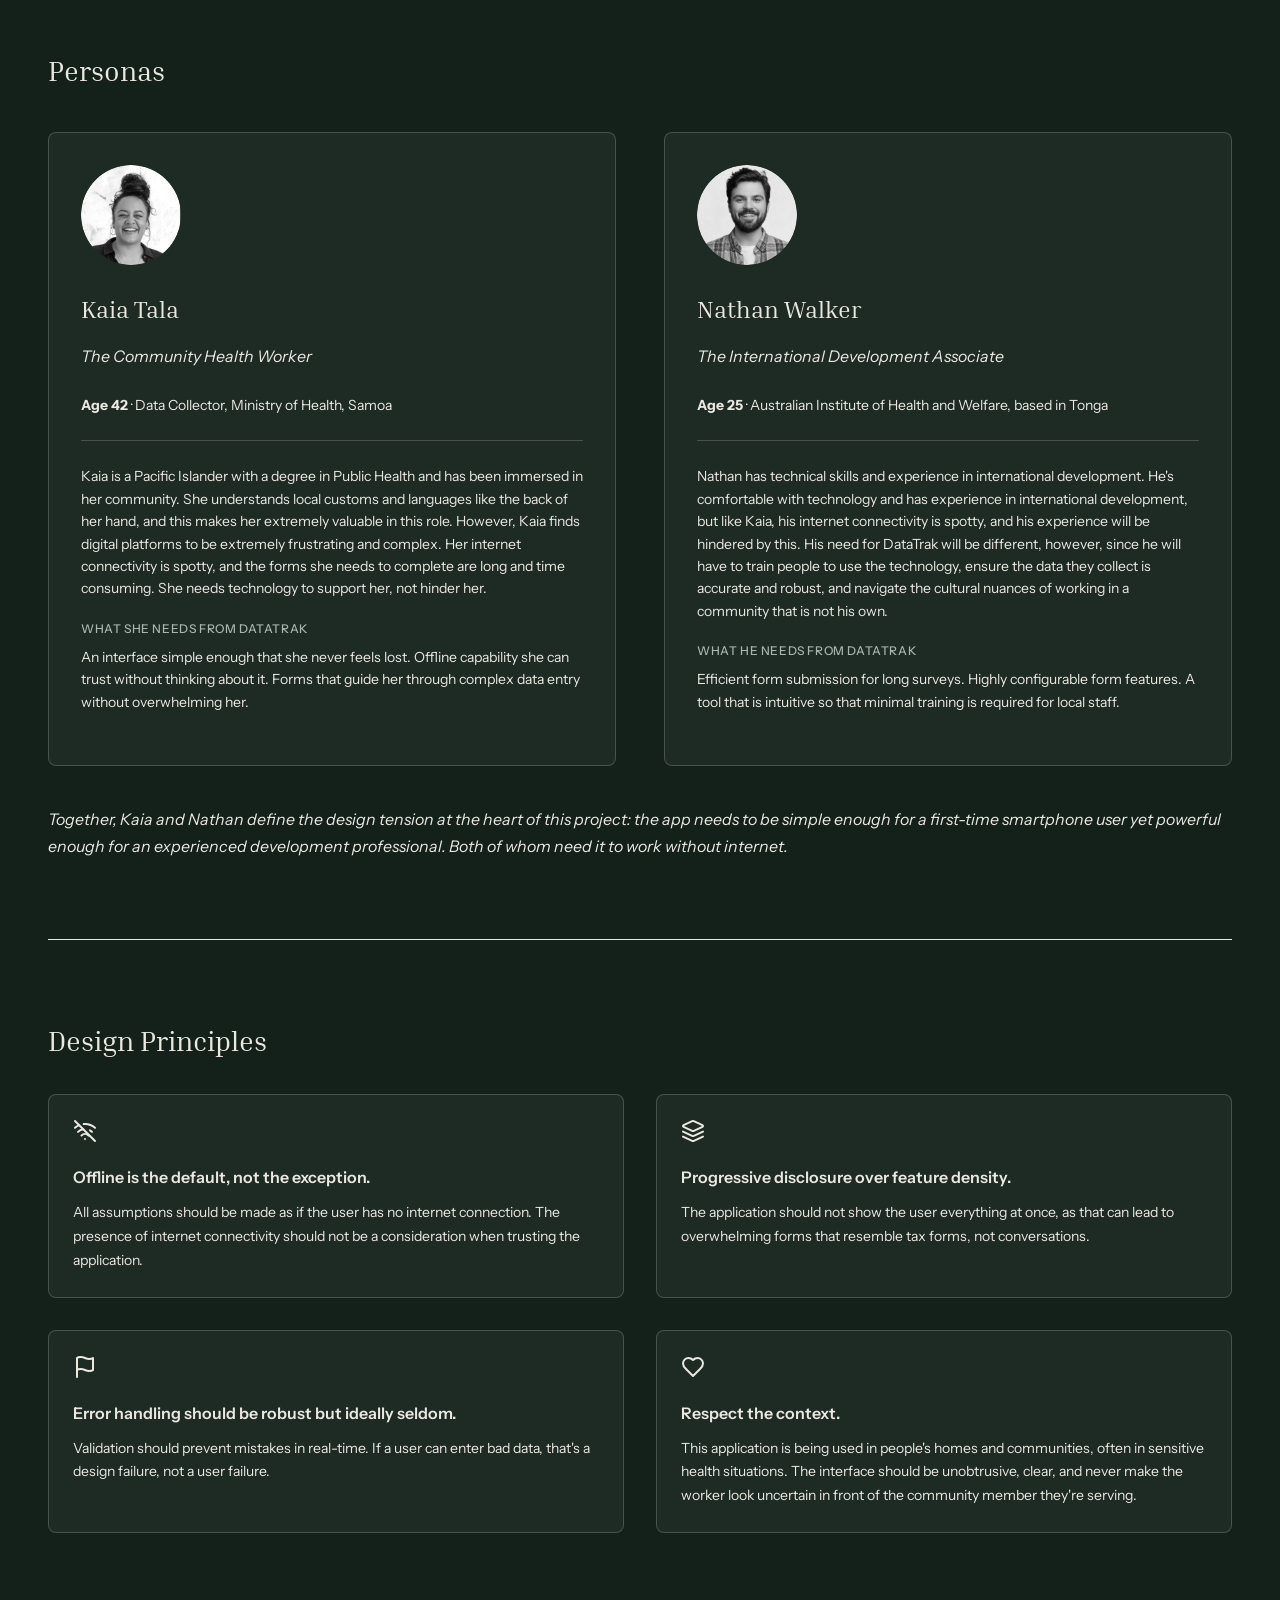
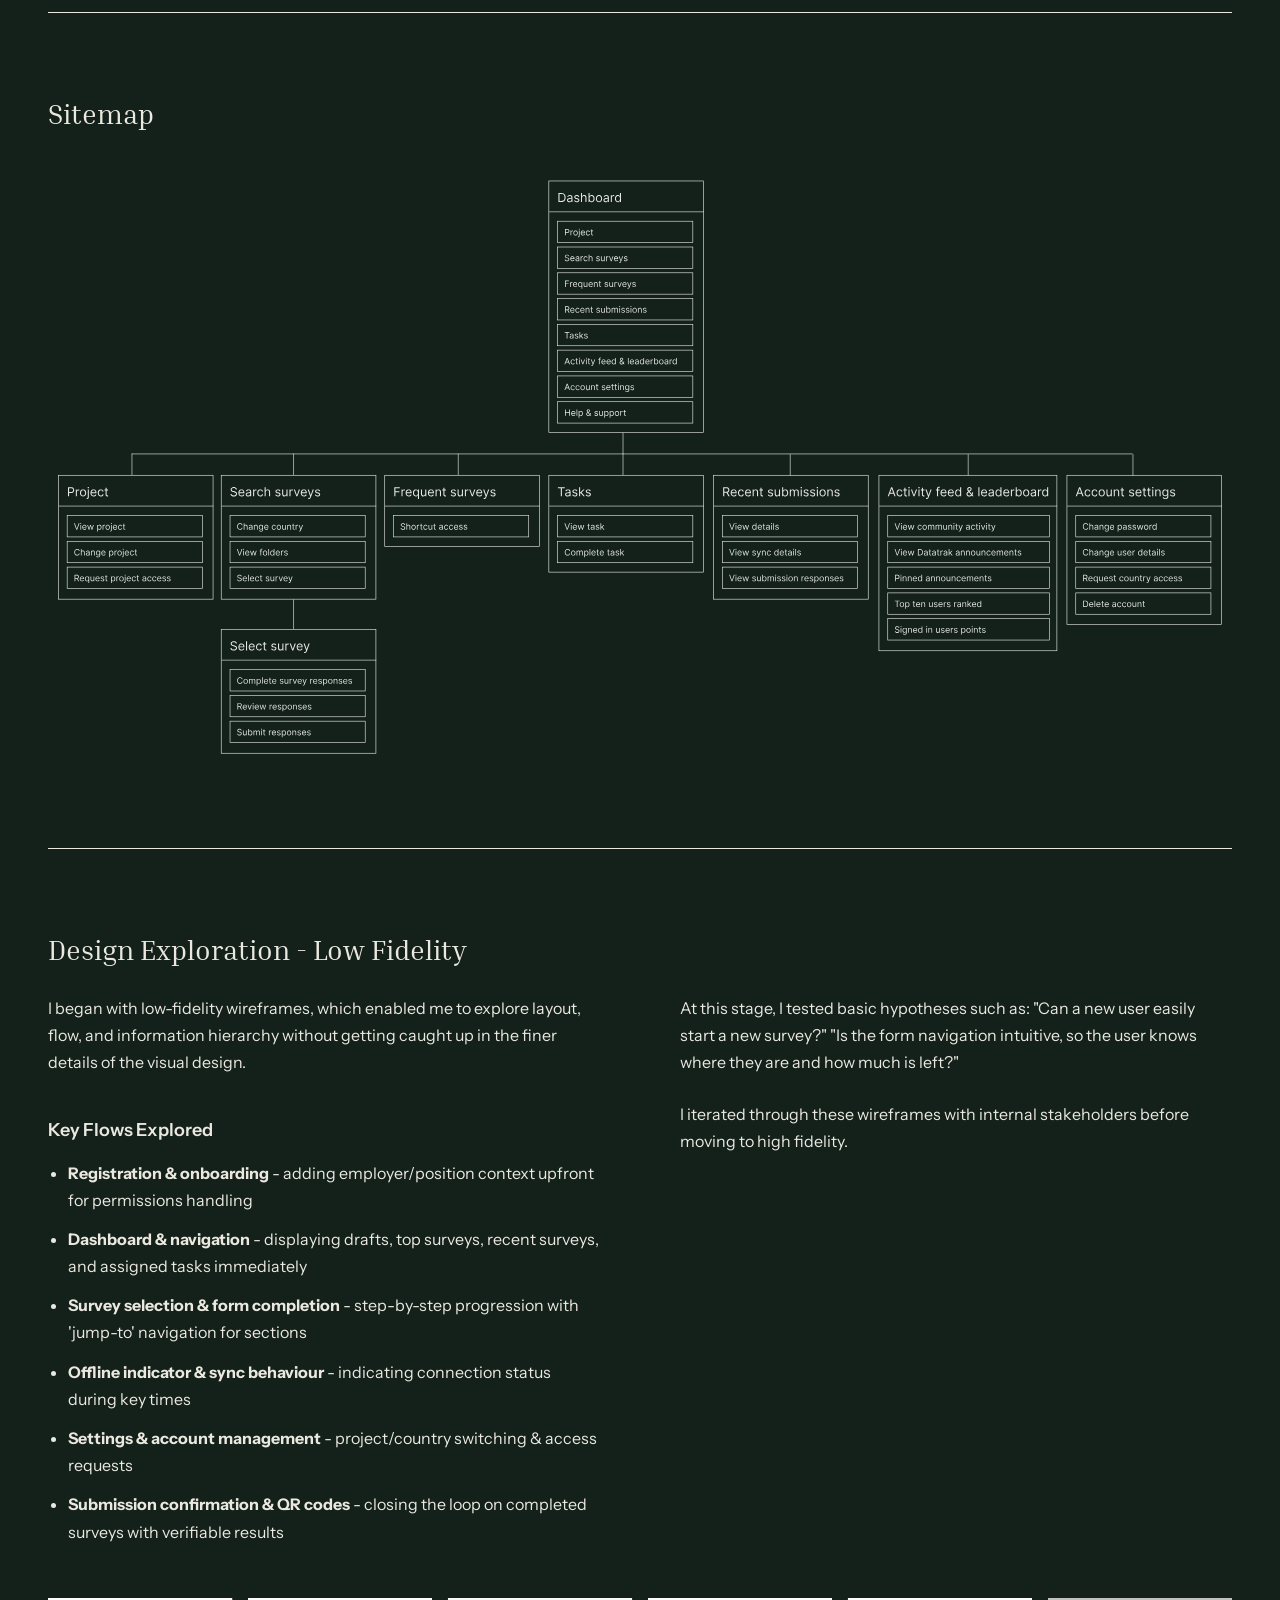
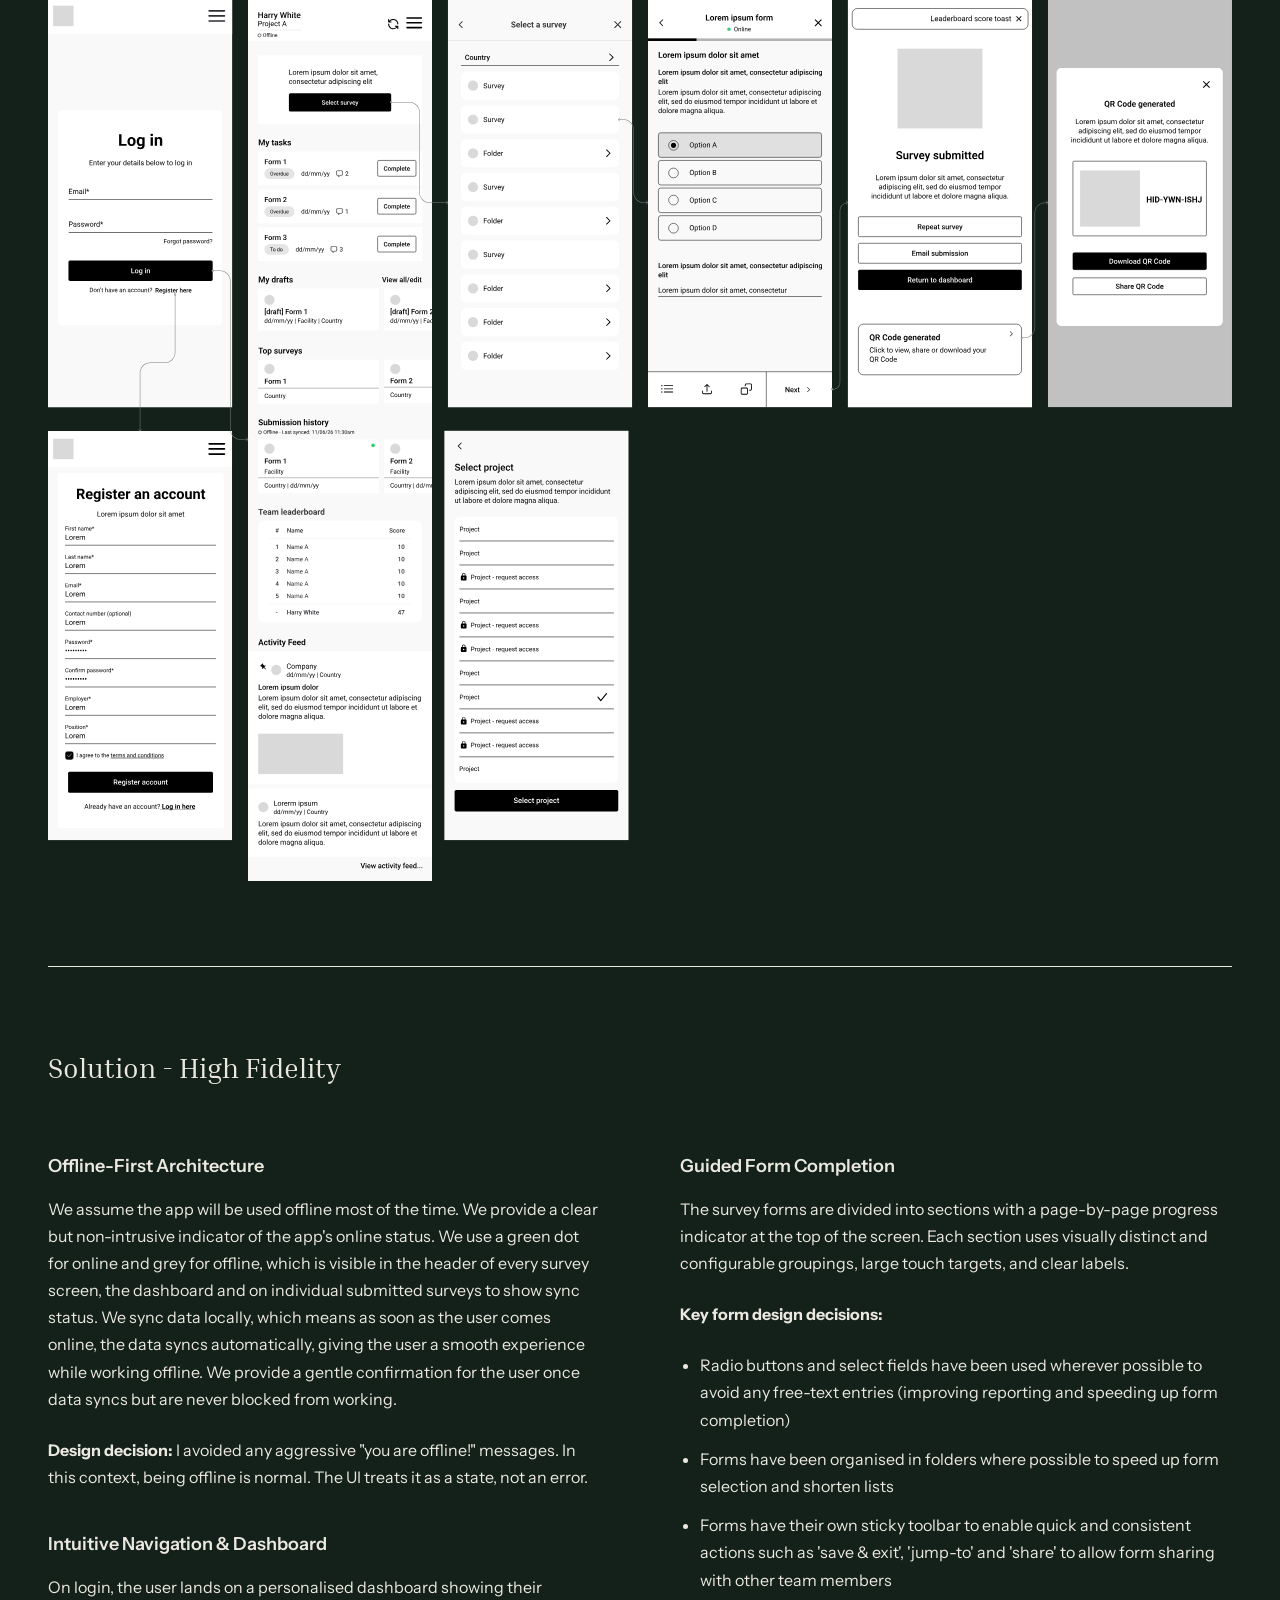
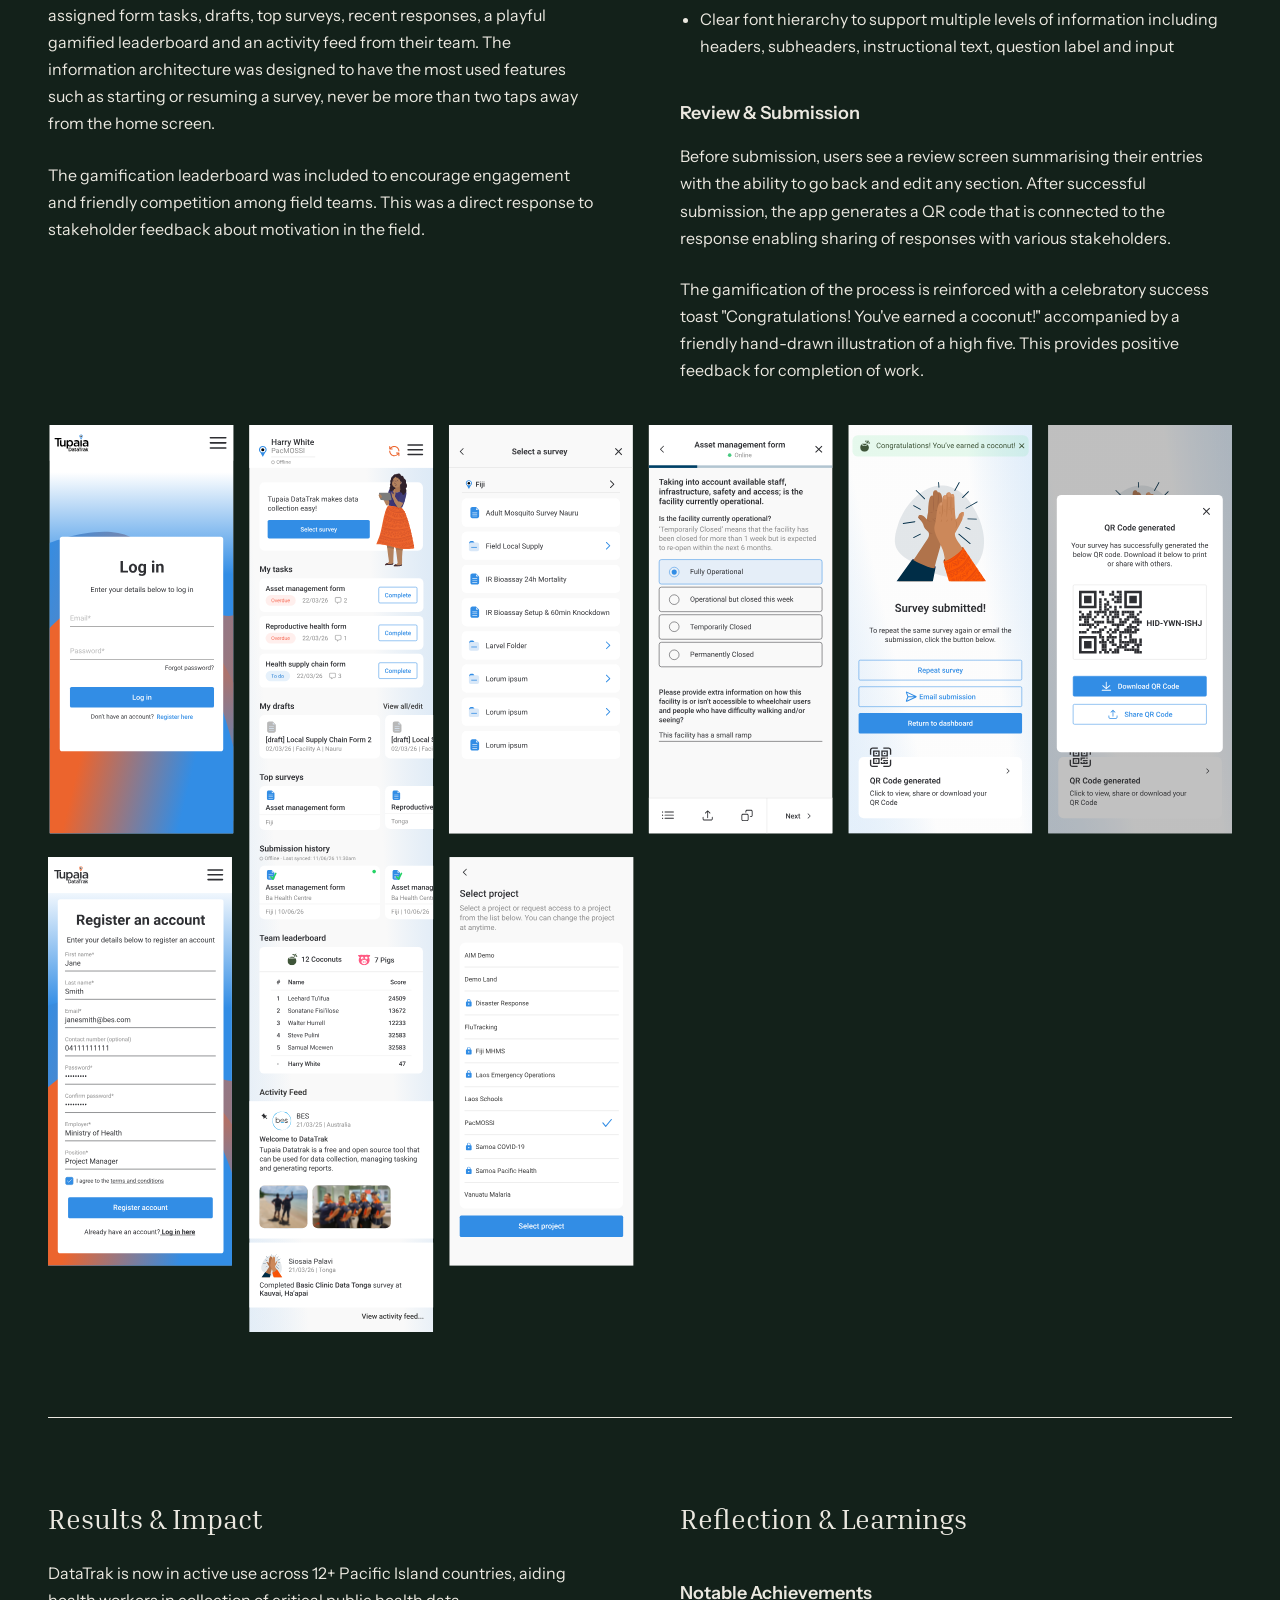
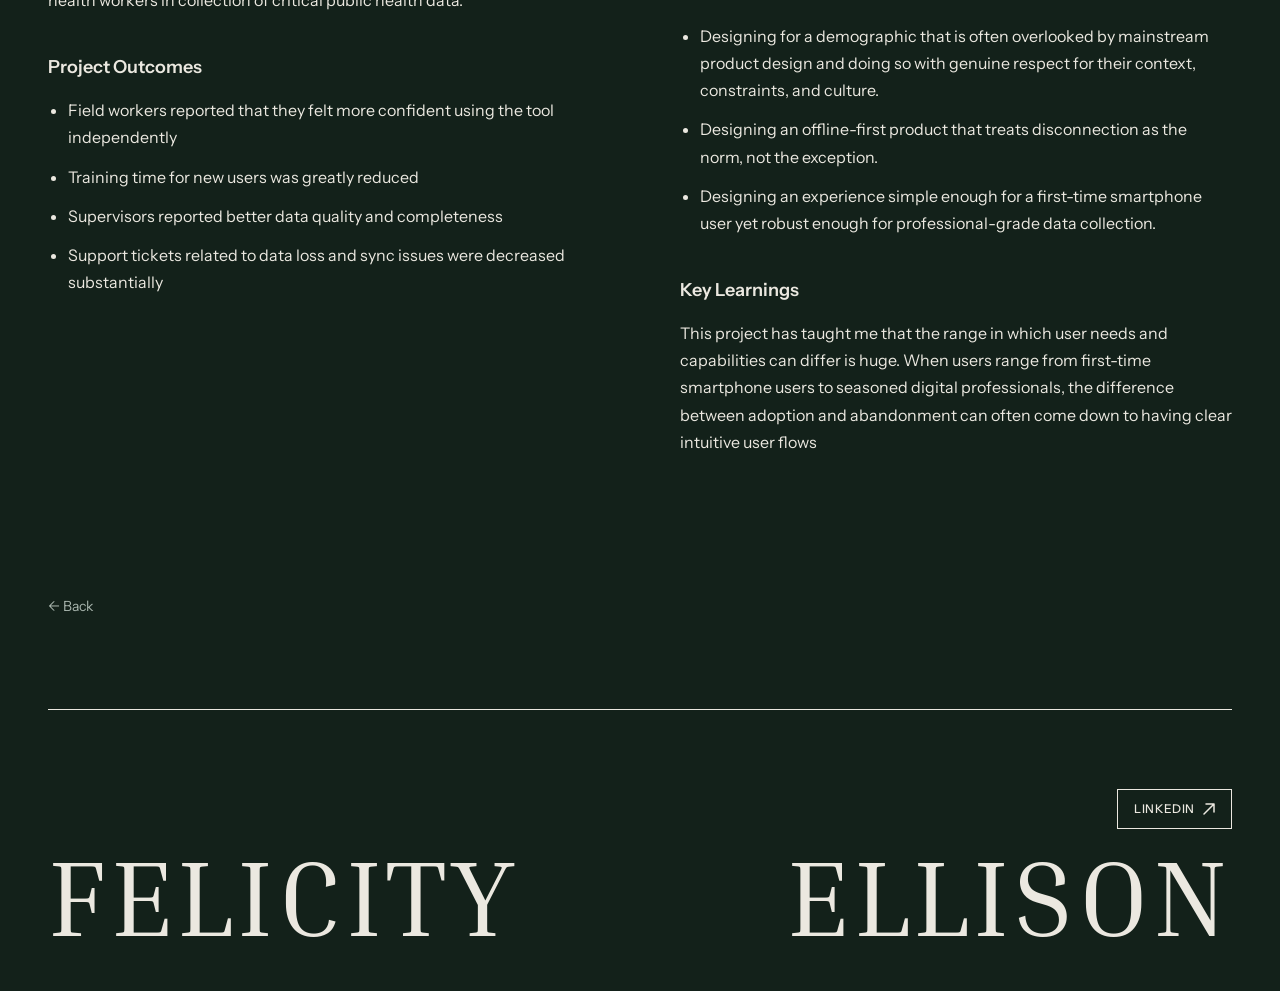
==== commit 29a39a59: "Update index.html" ====
--- a/case-study-datatrak/index.html
+++ b/case-study-datatrak/index.html
@@ -323,7 +323,7 @@
                 <div class="column">
                     <h2>Reflection & Learnings</h2>
 
-                    <h3 class="subsection-title">Wins worth noting</h3>
+                    <h3 class="subsection-title">Notable Achievements</h3>
                     <ul>
                         <li>Designing for a demographic that is often overlooked by mainstream product design and doing so with genuine respect for their context, constraints, and culture.</li>
                         <li>Designing an offline-first product that treats disconnection as the norm, not the exception.</li>
